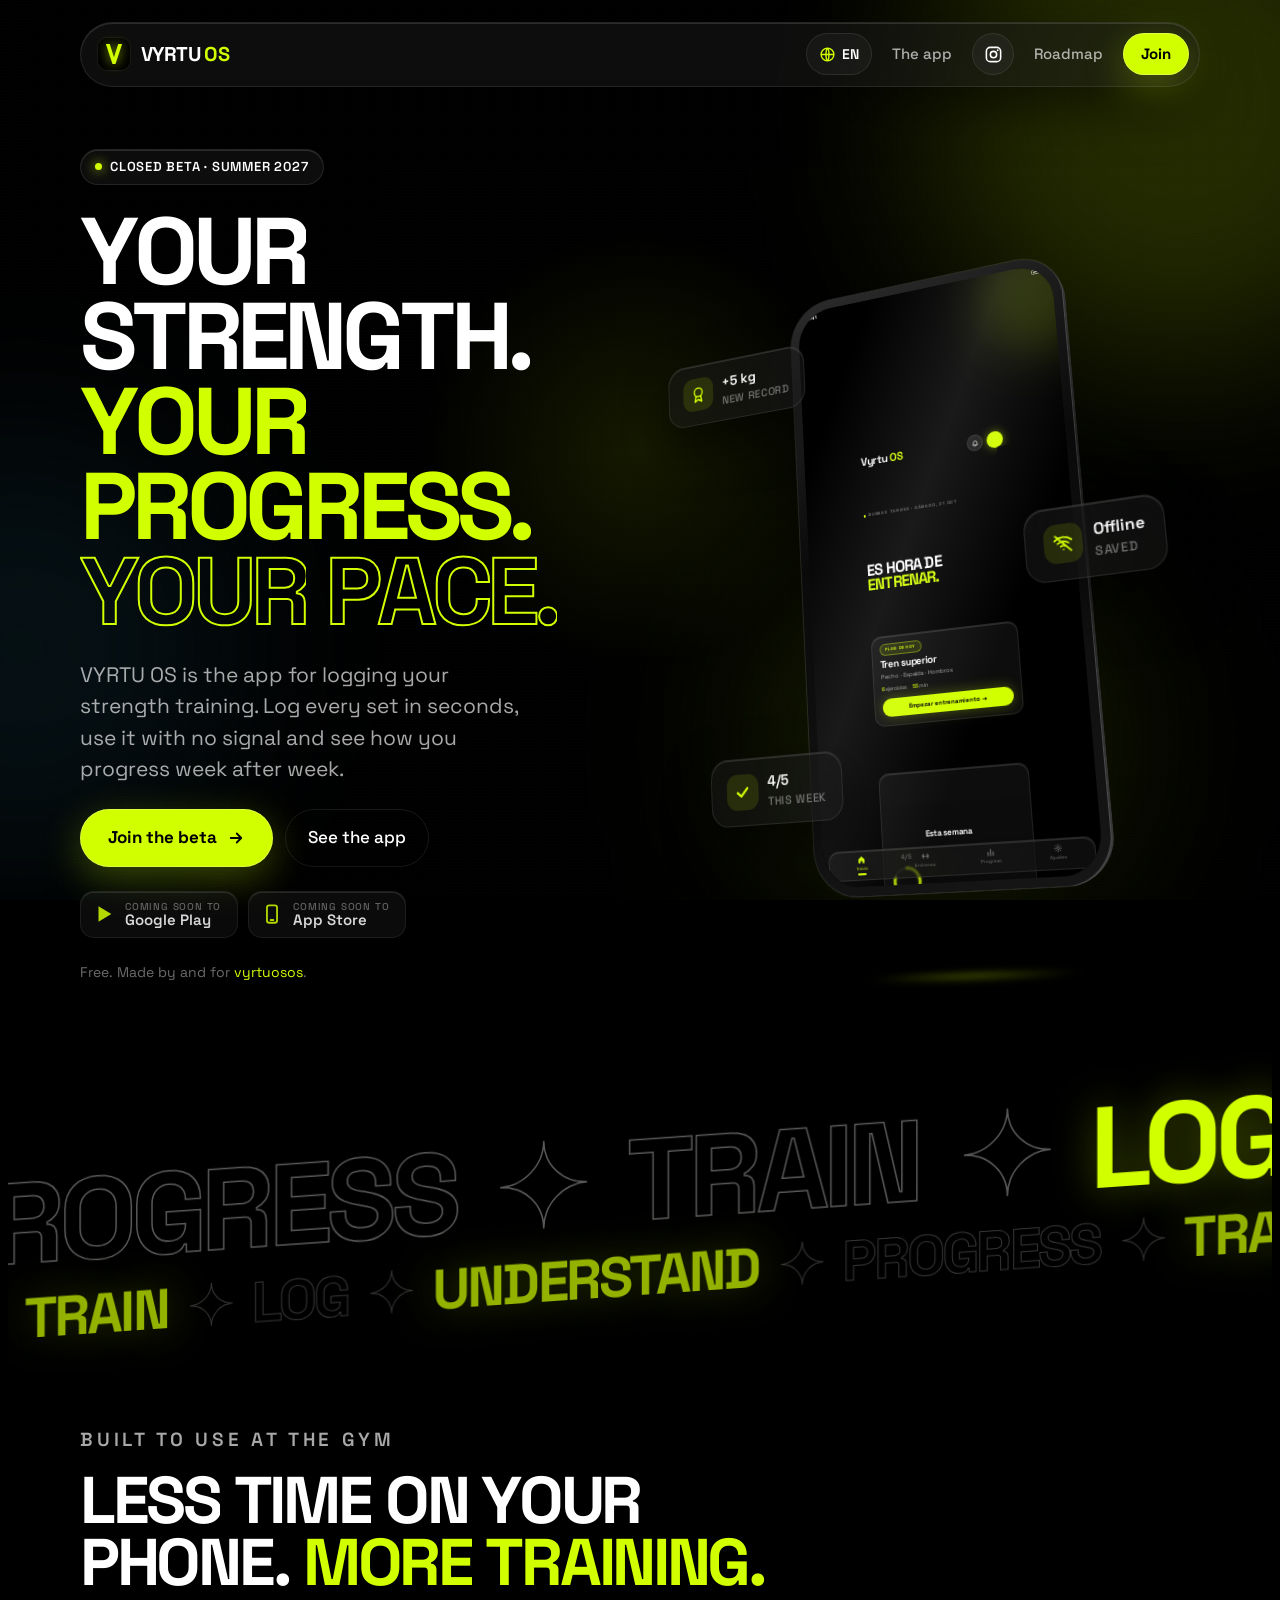
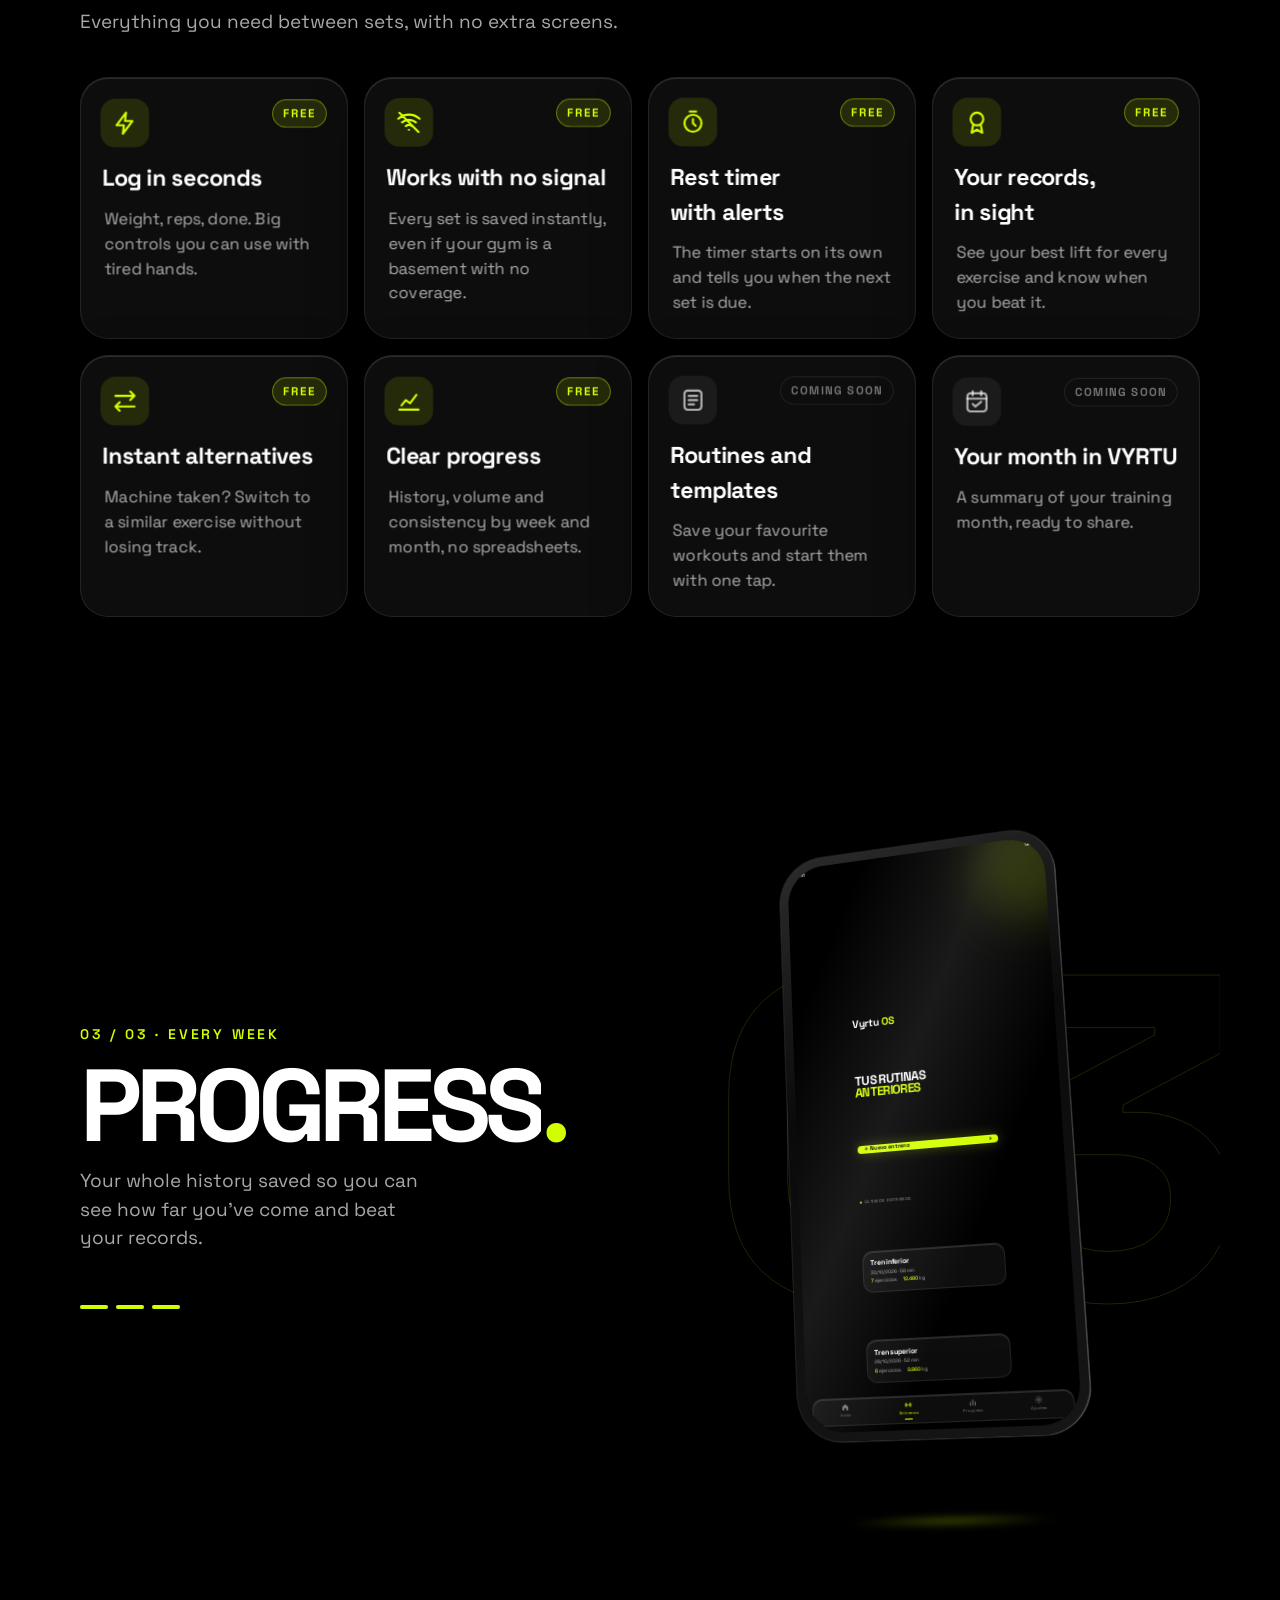
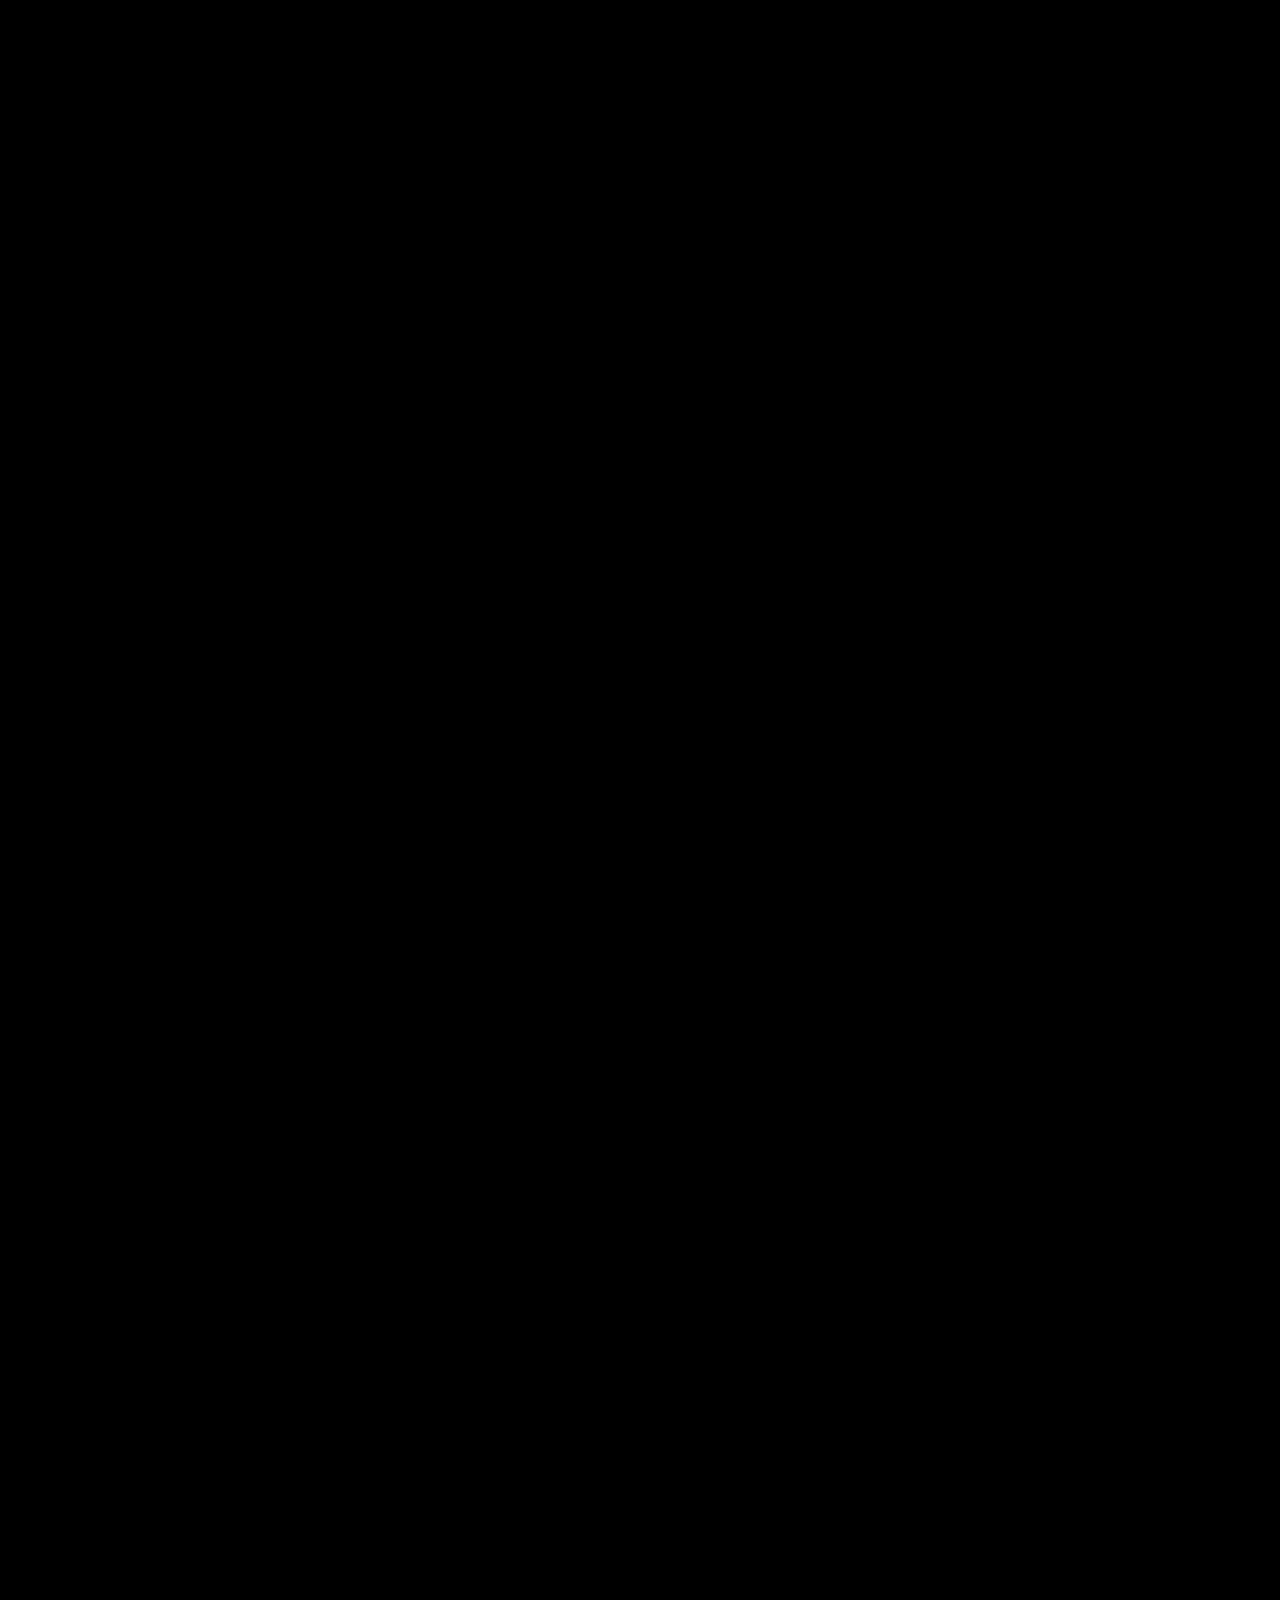
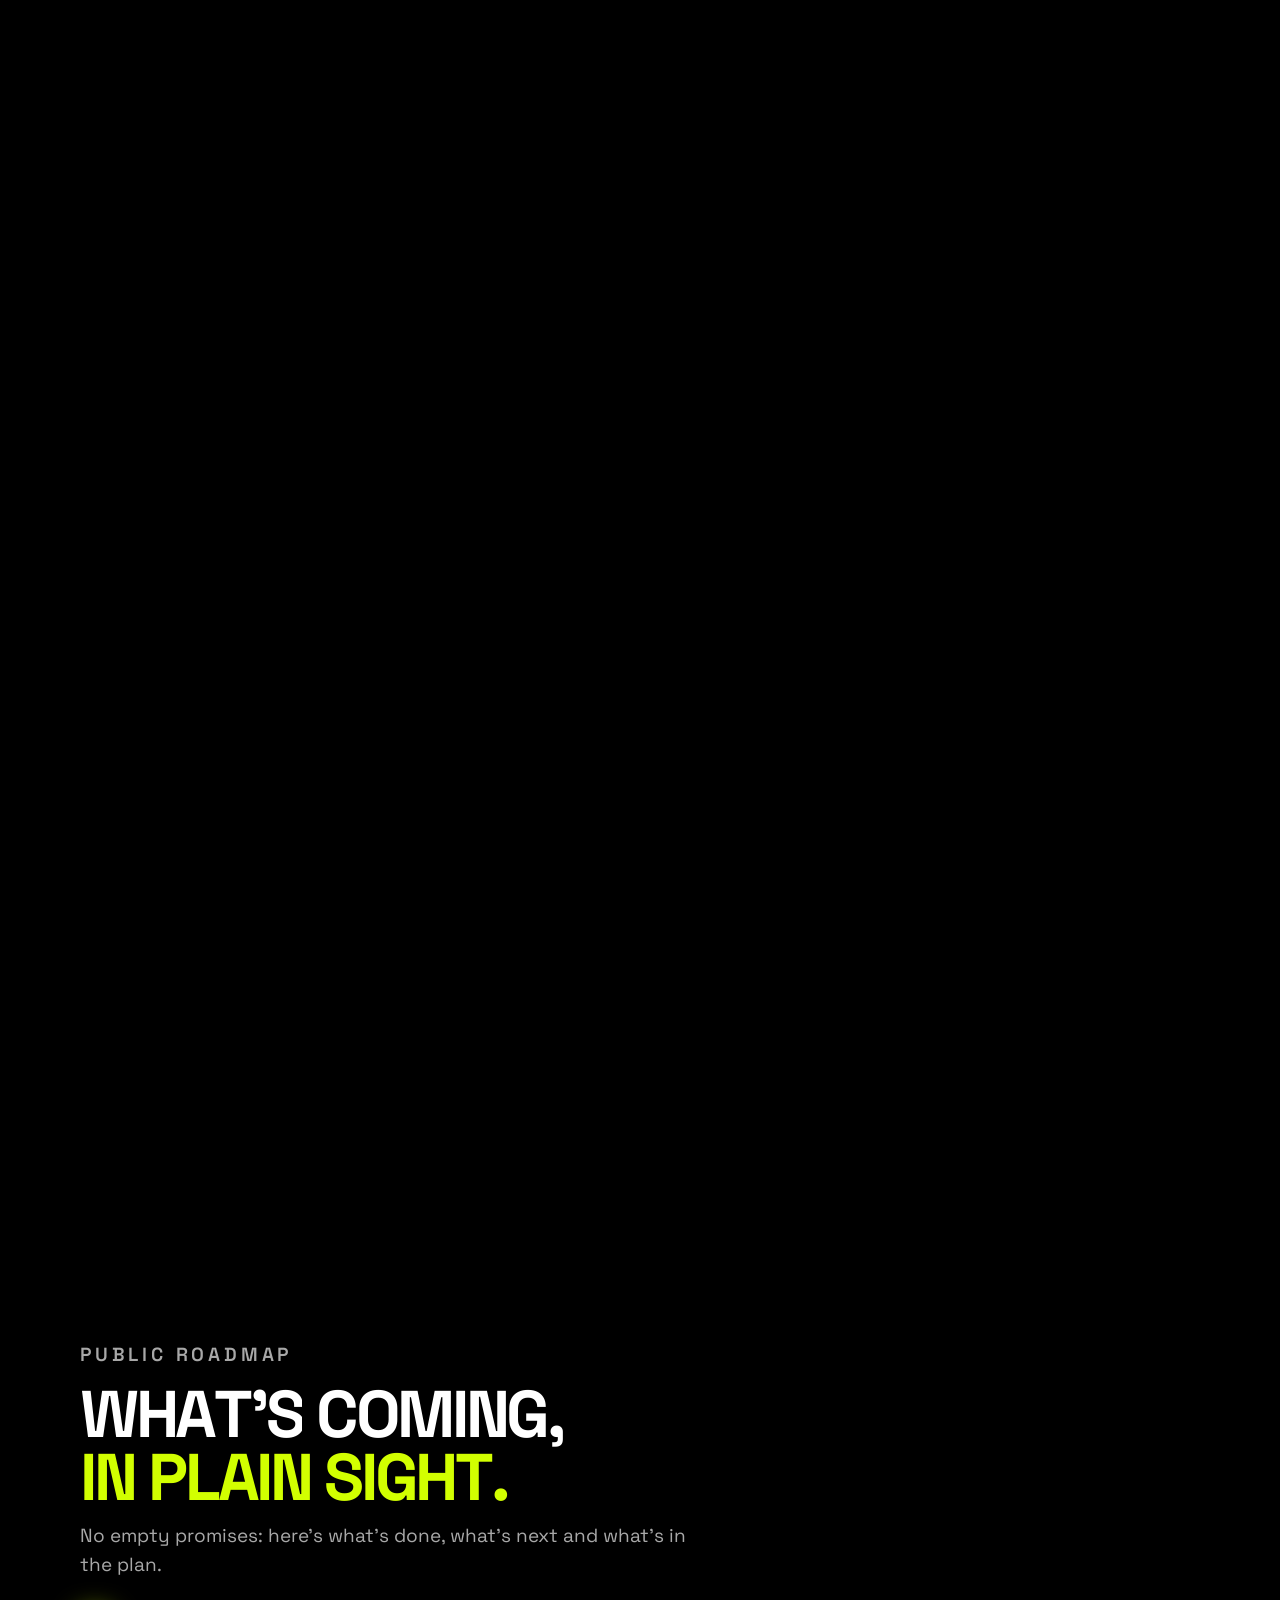
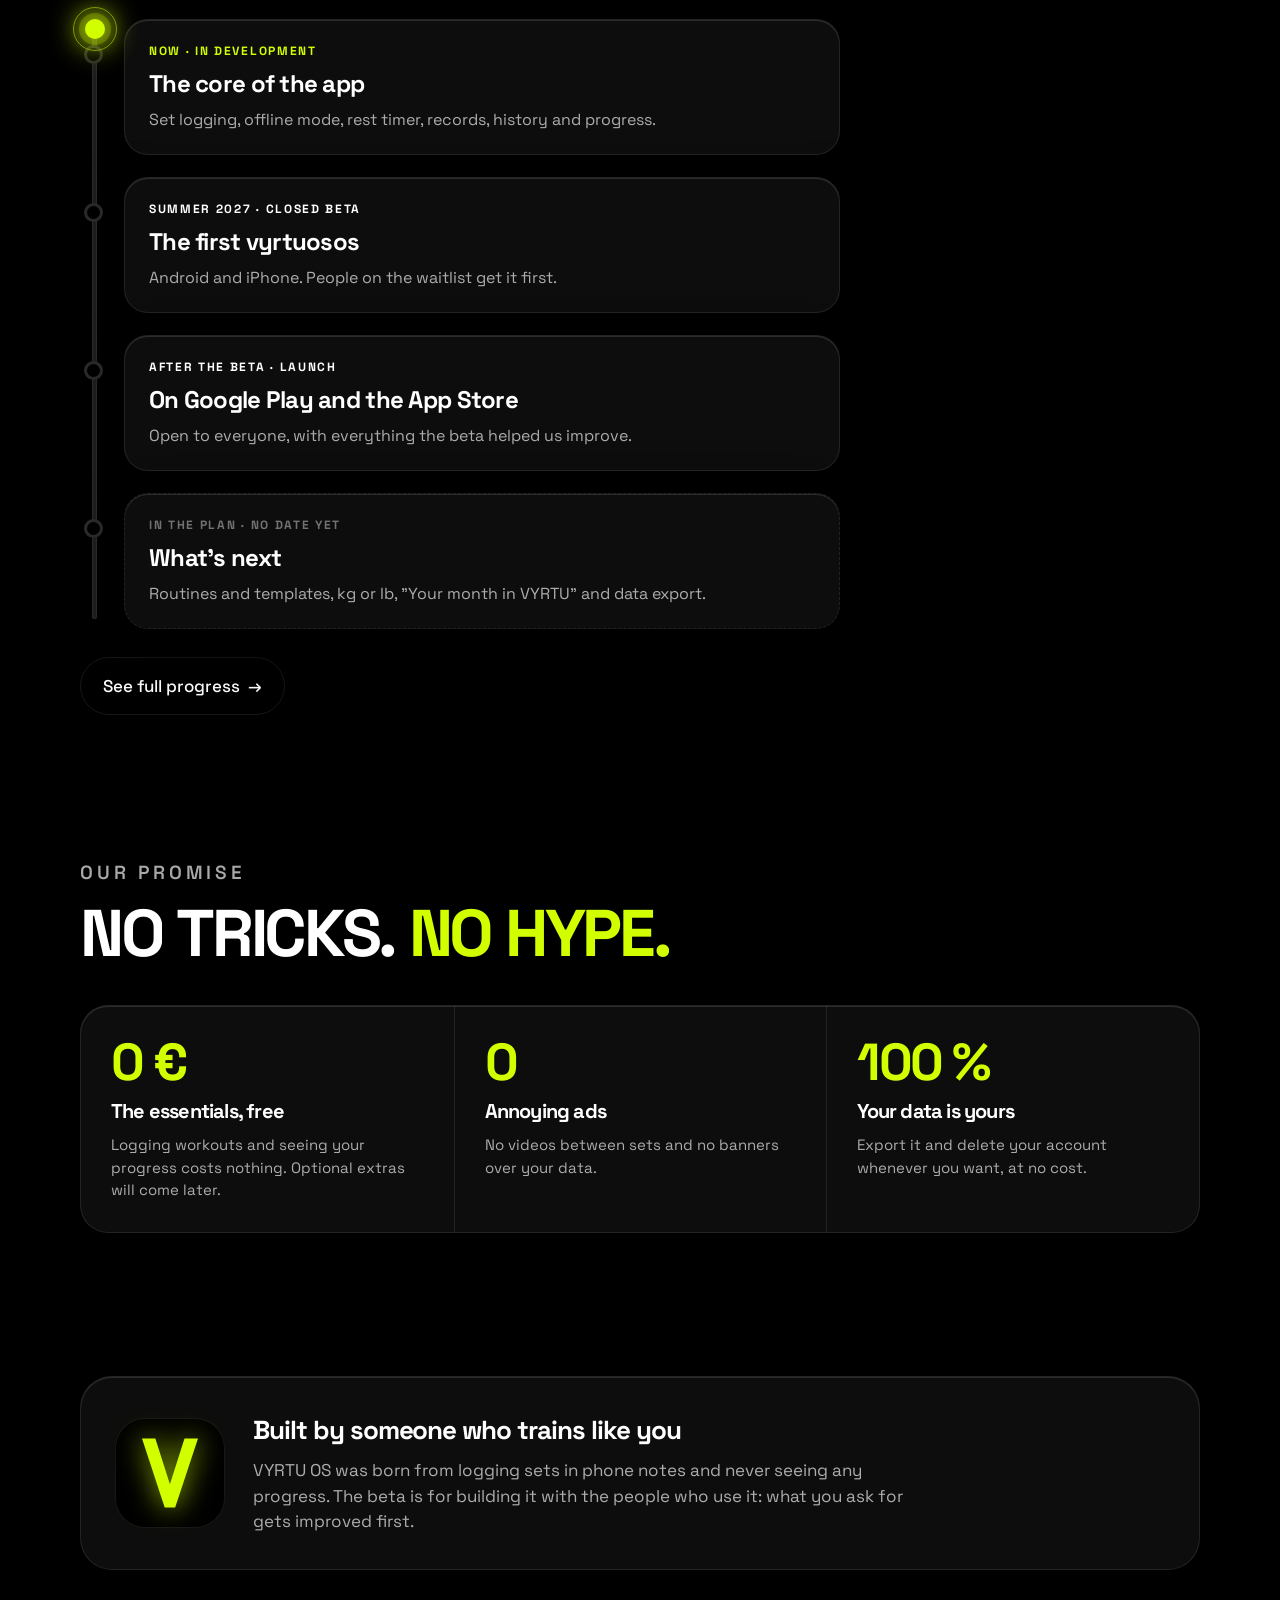
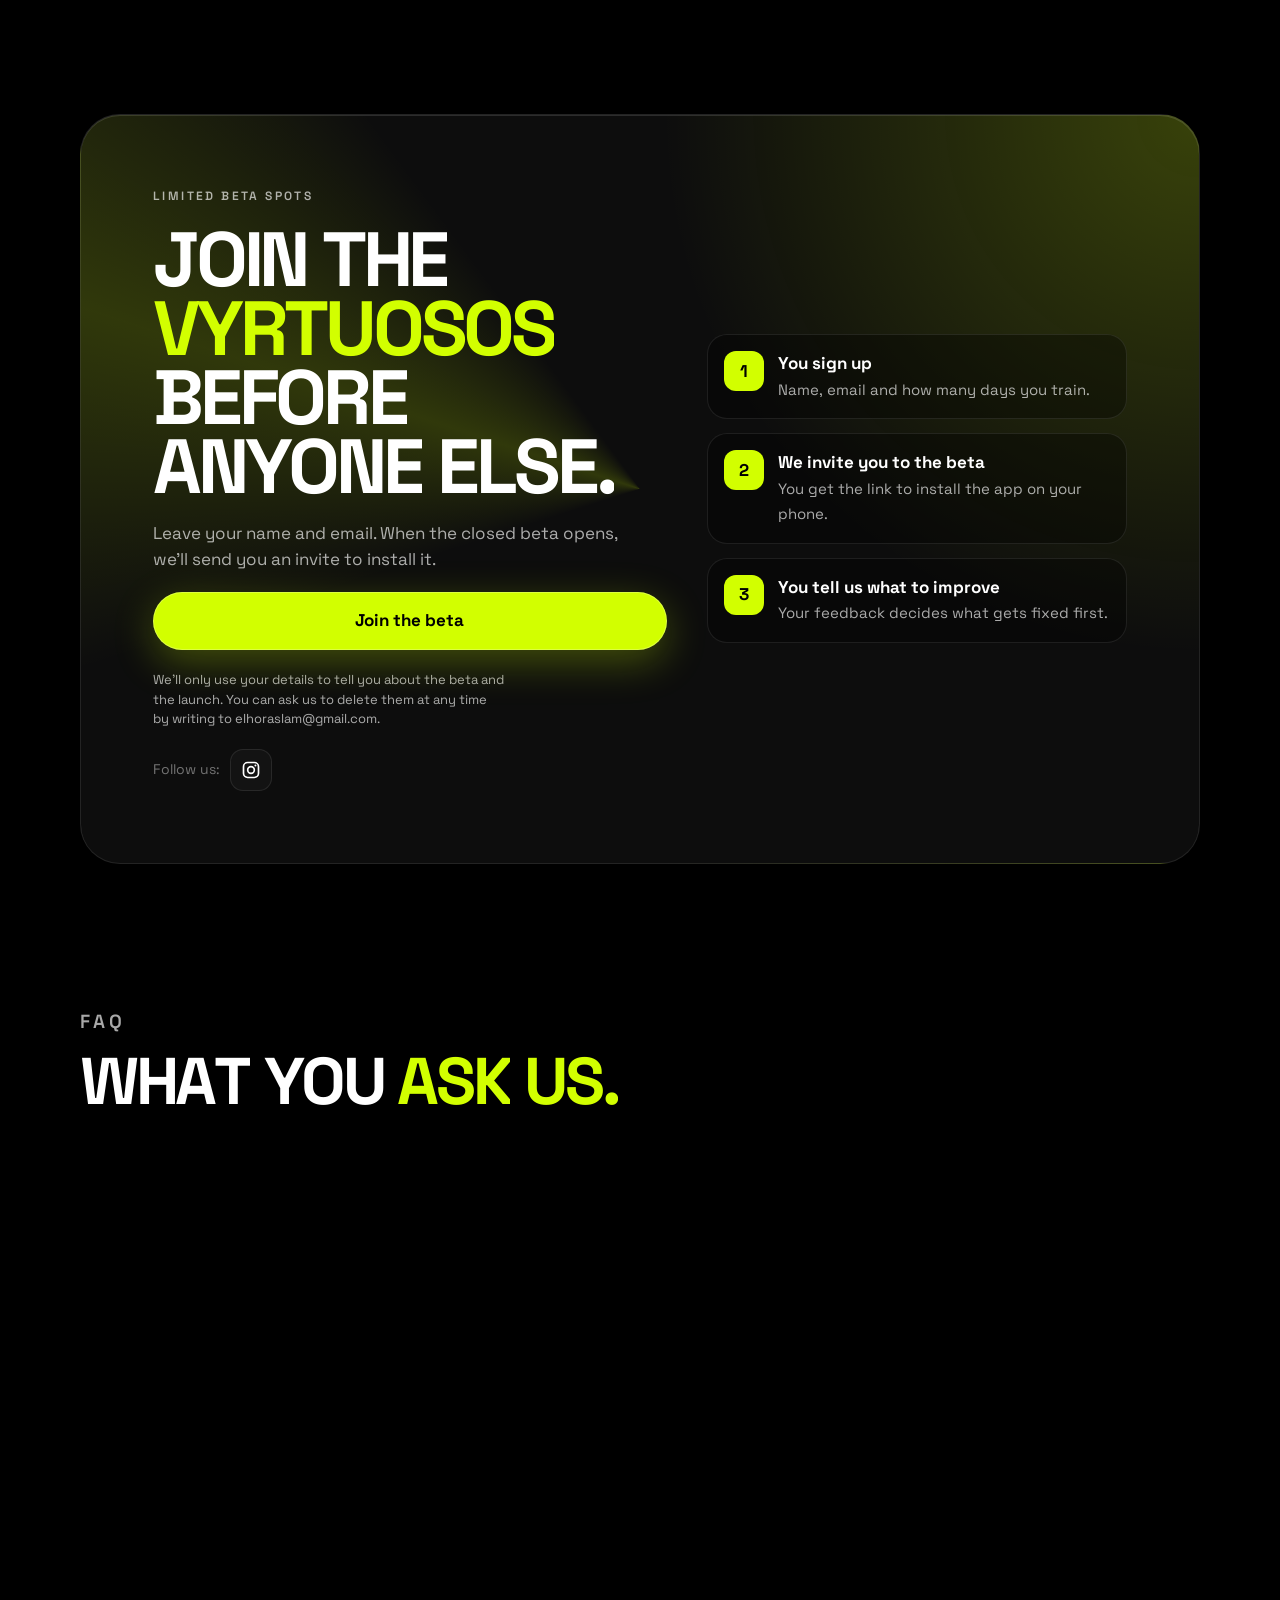
==== index.html @ 0d94b66d "Add files via upload" ====
<!doctype html>
<html lang="es">
<head>
<meta charset="utf-8">
<meta name="viewport" content="width=device-width,initial-scale=1,viewport-fit=cover">
<title>VYRTU OS · Lista de espera</title>
<meta name="description" content="VYRTU OS: registra cada serie en segundos, incluso sin conexión, y mira cómo progresas. Apúntate a la beta.">
<meta name="theme-color" content="#000000">
<meta property="og:title" content="VYRTU OS · Es hora de entrenar.">
<meta property="og:description" content="La app para registrar tus entrenos de fuerza. Apúntate a la beta.">
<meta property="og:type" content="website">
<link rel="icon" href="data:image/svg+xml,%3Csvg xmlns='http://www.w3.org/2000/svg' viewBox='0 0 64 64'%3E%3Crect width='64' height='64' rx='14' fill='%23000'/%3E%3Cpolygon fill='%23D2FF00' points='14,12 24,12 32,38 40,12 50,12 37,52 27,52'/%3E%3C/svg%3E">
<link rel="preconnect" href="https://fonts.googleapis.com">
<link rel="preconnect" href="https://fonts.gstatic.com" crossorigin>
<link rel="stylesheet" href="https://fonts.googleapis.com/css2?family=Space+Grotesk:wght@400;500;600;700&display=swap">
<script>try{if(sessionStorage.getItem('vyrtu-wipe')){document.documentElement.classList.add('arrive');sessionStorage.removeItem('vyrtu-wipe')}}catch(e){}</script>
<link rel="stylesheet" href="styles.css">
<link rel="prefetch" href="progreso.html">
<script src="i18n.js" defer></script>
<script src="script.js" defer></script>
</head>
<body>
<div class="orbs" aria-hidden="true"><div class="orb a"></div><div class="orb b"></div><div class="orb c"></div></div>
<div class="grain" aria-hidden="true"></div>
<div class="spot" id="spot" aria-hidden="true"></div>
<div class="progress" id="progress" aria-hidden="true"></div>

<svg width="0" height="0" style="position:absolute" aria-hidden="true">
  <defs>
    <symbol id="v" viewBox="330 287 365 450"><polygon fill="#D2FF00" points="330,287 417,287 512,585 607,287 695,287 546,737 478,737"/></symbol>
    <symbol id="chk" viewBox="0 0 24 24"><path d="M5 12.5 10 17 19 7" fill="none" stroke="currentColor" stroke-width="3" stroke-linecap="round" stroke-linejoin="round"/></symbol>
    <symbol id="db" viewBox="0 0 24 24"><path d="M6.5 6.5v11M17.5 6.5v11M3.5 9v6M20.5 9v6M6.5 12h11" fill="none" stroke="currentColor" stroke-width="2" stroke-linecap="round"/></symbol>
    <symbol id="home" viewBox="0 0 24 24"><path d="M3 10.5 12 3l9 7.5V20a1 1 0 0 1-1 1h-5v-6H9v6H4a1 1 0 0 1-1-1z" fill="currentColor"/></symbol>
    <symbol id="chart" viewBox="0 0 24 24"><path d="M5 20V12M12 20V5M19 20v-9" fill="none" stroke="currentColor" stroke-width="3" stroke-linecap="round"/></symbol>
    <symbol id="gear" viewBox="0 0 24 24"><circle cx="12" cy="12" r="3.2" fill="none" stroke="currentColor" stroke-width="2"/><path d="M12 2.5v3M12 18.5v3M2.5 12h3M18.5 12h3M5.3 5.3l2.1 2.1M16.6 16.6l2.1 2.1M5.3 18.7l2.1-2.1M16.6 7.4l2.1-2.1" stroke="currentColor" stroke-width="2" stroke-linecap="round"/></symbol>
    <symbol id="bell" viewBox="0 0 24 24"><path d="M6 16V11a6 6 0 0 1 12 0v5l1.5 2h-15zM10 21h4" fill="none" stroke="currentColor" stroke-width="2" stroke-linecap="round" stroke-linejoin="round"/></symbol>
    <symbol id="trophy" viewBox="0 0 24 24"><circle cx="12" cy="9" r="6" fill="none" stroke="currentColor" stroke-width="2"/><path d="M8.5 14 7 22l5-3 5 3-1.5-8" fill="none" stroke="currentColor" stroke-width="2" stroke-linejoin="round"/></symbol>
    <symbol id="wifi" viewBox="0 0 24 24"><path d="M2 8.5a15 15 0 0 1 20 0M5.5 12a10 10 0 0 1 13 0M9 15.5a5 5 0 0 1 6 0M12 19h.01M3 3l18 18" fill="none" stroke="currentColor" stroke-width="2" stroke-linecap="round"/></symbol>
    <symbol id="ig" viewBox="0 0 24 24"><rect x="3" y="3" width="18" height="18" rx="5" fill="none" stroke="currentColor" stroke-width="2"/><circle cx="12" cy="12" r="4" fill="none" stroke="currentColor" stroke-width="2"/><circle cx="17.3" cy="6.7" r="1.2" fill="currentColor"/></symbol>
    <symbol id="tt" viewBox="0 0 24 24"><path d="M14 3v11.5a3.5 3.5 0 1 1-3.5-3.5M14 3c.5 2.6 2.4 4.4 5 4.6" fill="none" stroke="currentColor" stroke-width="2" stroke-linecap="round" stroke-linejoin="round"/></symbol>
  </defs>
</svg>

<!-- Trasera del móvil, se reutiliza en los dos teléfonos -->
<template id="backTpl">
  <div class="face back" aria-hidden="true">
    <div class="cam"><i></i><i></i><i></i></div>
    <svg class="back-logo" viewBox="330 287 365 450"><use href="#v"/></svg>
    <div class="back-name">VYRTU OS</div>
  </div>
</template>

<div class="page">
<header class="top">
  <div class="wrap">
    <div class="bar glass">
      <a class="brand" href="#inicio" aria-label="VYRTU OS, inicio">
        <span class="vmark"><svg aria-hidden="true"><use href="#v"/></svg></span>
        <span>VYRTU <span class="lima">OS</span></span>
      </a>
      <nav class="nav-r" aria-label="Secciones">
        <div class="lang" id="lang">
          <button class="lang-btn" id="langBtn" aria-haspopup="true" aria-expanded="false" aria-label="Idioma / Language">
            <svg viewBox="0 0 24 24" aria-hidden="true"><circle cx="12" cy="12" r="9" fill="none" stroke="currentColor" stroke-width="2"/><path d="M3 12h18M12 3c2.8 3 2.8 15 0 18M12 3c-2.8 3-2.8 15 0 18" fill="none" stroke="currentColor" stroke-width="2"/></svg>
            <span id="langCur">ES</span>
          </button>
          <ul class="lang-menu glass" id="langMenu" hidden>
            <li><button data-lang="es">Español</button></li>
            <li><button data-lang="en">English</button></li>
            <li><button data-lang="pt">Português</button></li>
            <li><button data-lang="it">Italiano</button></li>
          </ul>
        </div>
        <a data-i18n="nav.app" class="navlink" href="#app">La app</a>
        <a class="navico" data-ig href="https://www.instagram.com/vyrtu_os/" target="_blank" rel="noopener" aria-label="Instagram de VYRTU"><svg aria-hidden="true"><use href="#ig"/></svg></a>
        <a data-i18n="nav.road" class="navlink" href="progreso.html">Hoja de ruta</a>
        <a data-i18n="nav.join" class="btn sm" href="#apuntarse">Apuntarme</a>
      </nav>
    </div>
  </div>
</header>

<main id="inicio">
  <!-- HERO -->
  <div class="wrap hero">
    <div class="hero-copy" id="heroCopy">
      <span class="pill glass"><span class="dot"></span><span data-i18n="hero.pill" data-fx="scramble" data-delay="200">BETA CERRADA · VERANO 2027</span></span>
      <h1><span data-i18n="hero.l1" data-fx="rise" style="--d:150ms">Tu fuerza.</span><br><span data-i18n="hero.l2" data-fx="rise" class="lima" style="--d:400ms">Tu progreso.</span><br><span data-i18n="hero.l3" data-fx="rise" class="outline" style="--d:650ms">Tu ritmo.</span></h1>
      <p data-i18n="hero.lead" class="lead" data-fx="fade" style="--d:850ms">VYRTU OS es la app para registrar tus entrenos de fuerza. Apuntas cada serie en segundos, funciona sin cobertura y te enseña cómo progresas semana a semana.</p>
      <div class="ctas" data-fx="fade" style="--d:1000ms">
        <a class="btn" href="#apuntarse"><span data-i18n="cta">Apuntarme a la beta</span>
          <svg width="18" height="18" viewBox="0 0 24 24" fill="none" stroke="currentColor" stroke-width="2.4" stroke-linecap="round" stroke-linejoin="round" aria-hidden="true"><path d="M5 12h14M13 6l6 6-6 6"/></svg></a>
        <a data-i18n="hero.see" class="btn-ghost" href="#app">Ver la app</a>
      </div>
      <div class="stores" data-fx="fade" style="--d:1100ms">
        <span class="store glass" aria-disabled="true"><svg viewBox="0 0 24 24" aria-hidden="true"><path d="M6 3.5v17l14-8.5z" fill="currentColor"/></svg><span><small data-i18n="store.soon">Próximamente en</small>Google Play</span></span>
        <span class="store glass" aria-disabled="true"><svg viewBox="0 0 24 24" aria-hidden="true"><rect x="6.5" y="2.5" width="11" height="19" rx="2.5" fill="none" stroke="currentColor" stroke-width="2"/><path d="M10.5 18.5h3" stroke="currentColor" stroke-width="2" stroke-linecap="round"/></svg><span><small data-i18n="store.soon">Próximamente en</small>App Store</span></span>
      </div>
      <p data-i18n="hero.small" class="small" data-fx="fade" style="--d:1200ms">Gratis. Hecho por y para <span class="lima">vyrtuosos</span>.</p>
    </div>

    <div class="stage3d" data-fx="fade" style="--d:250ms">
      <div class="rig" id="heroRig">
        <div class="dev" data-back role="img" aria-label="Pantalla de inicio de VYRTU OS con el plan de hoy y el progreso de la semana">
          <div class="face front">
            <div class="scr" aria-hidden="true">
              <div class="island"></div>
              <div class="sb"><span>9:41</span><i></i></div>
              <div class="a-head">
                <span class="a-logo">Vyrtu <span class="lima">OS</span></span>
                <span class="a-icons"><span class="a-ic"><svg><use href="#bell"/></svg></span><span class="a-ic av">A</span></span>
              </div>
              <div class="a-eye">Buenas tardes · sábado, 31 oct</div>
              <div class="a-h">Es hora de<br><span class="lima">entrenar.</span></div>
              <div class="a-card glass">
                <span class="a-chip">PLAN DE HOY</span>
                <span class="a-t">Tren superior</span>
                <span class="a-sub">Pecho · Espalda · Hombros</span>
                <span class="a-meta"><span><b>6</b> ejercicios</span><span><b>55</b> min</span></span>
                <span class="a-btn">Empezar entrenamiento →</span>
              </div>
              <div class="a-card glass a-week">
                <div class="ring"><svg viewBox="0 0 100 100"><circle class="t" cx="50" cy="50" r="42"/><circle class="p" data-ring="0.8" cx="50" cy="50" r="42"/></svg><span class="num">4/5</span></div>
                <div><span class="a-t" style="font-size:5.4cqw">Esta semana</span><br><span class="a-sub" style="font-size:3.4cqw">Te queda 1 sesión para tu objetivo.</span></div>
                <div class="days">
                  <span><i></i>L</span><span class="on"><i><svg><use href="#chk"/></svg></i>M</span><span class="on"><i><svg><use href="#chk"/></svg></i>X</span><span><i></i>J</span><span class="on"><i><svg><use href="#chk"/></svg></i>V</span><span class="on"><i><svg><use href="#chk"/></svg></i>S</span><span><i></i>D</span>
                </div>
              </div>
              <div class="a-nav glass">
                <span class="on"><svg><use href="#home"/></svg>Inicio</span><span><svg><use href="#db"/></svg>Entrenos</span><span><svg><use href="#chart"/></svg>Progreso</span><span><svg><use href="#gear"/></svg>Ajustes</span>
              </div>
              <div class="glare"></div>
            </div>
          </div>
        </div>
        <div class="chip3d glass c1" aria-hidden="true"><span class="ico"><svg><use href="#trophy"/></svg></span><span data-i18n="chip1">+5 kg<small>NUEVO RÉCORD</small></span></div>
        <div class="chip3d glass c2" aria-hidden="true"><span class="ico"><svg><use href="#wifi"/></svg></span><span data-i18n="chip2">Sin conexión<small>GUARDADO</small></span></div>
        <div class="chip3d glass c3" aria-hidden="true"><span class="ico"><svg><use href="#chk"/></svg></span><span data-i18n="chip3">4/5<small>ESTA SEMANA</small></span></div>
        <div class="floor" aria-hidden="true"></div>
      </div>
    </div>
  </div>

  <!-- FRANJA -->
  <div class="marq" aria-hidden="true">
    <div class="mrow a" id="m1"></div>
    <div class="mrow b" id="m2"></div>
  </div>

  <!-- QUÉ HACE -->
  <section id="app">
    <div class="wrap">
      <div class="sec-head">
        <p data-i18n="feat.eye" class="eyebrow">Hecha para usarla en el gimnasio</p>
        <h2 data-i18n="feat.h" data-fx="rise" data-io>Menos tiempo con el móvil. <span class="lima">Más entreno.</span></h2>
        <p data-i18n="feat.p" data-fx="fade" data-io style="--d:200ms">Todo lo que necesitas entre serie y serie, sin pantallas de más.</p>
      </div>
      <div class="feats">
        <article class="feat glass" data-fx="flip" data-io><div class="feat-in"><span data-i18n="badge.free" class="badge">GRATIS</span>
          <span class="ic"><svg viewBox="0 0 24 24" fill="none" stroke="currentColor" stroke-width="2" stroke-linecap="round" stroke-linejoin="round" aria-hidden="true"><path d="M13 2 4 14h7l-1 8 9-12h-7z"/></svg></span>
          <h3 data-i18n="f1h">Registro en segundos</h3>
          <p data-i18n="f1p">Peso, repeticiones y listo. Controles grandes para usarla con las manos cansadas.</p>
        </div></article>
        <article class="feat glass" data-fx="flip" data-io style="--d:90ms"><div class="feat-in"><span data-i18n="badge.free" class="badge">GRATIS</span>
          <span class="ic"><svg aria-hidden="true"><use href="#wifi"/></svg></span>
          <h3 data-i18n="f2h">Funciona sin cobertura</h3>
          <p data-i18n="f2p">Guarda cada serie al momento, aunque el gimnasio sea un sótano sin señal.</p>
        </div></article>
        <article class="feat glass" data-fx="flip" data-io style="--d:180ms"><div class="feat-in"><span data-i18n="badge.free" class="badge">GRATIS</span>
          <span class="ic"><svg viewBox="0 0 24 24" fill="none" stroke="currentColor" stroke-width="2" stroke-linecap="round" stroke-linejoin="round" aria-hidden="true"><circle cx="12" cy="13" r="8"/><path d="M12 9v4l2.5 2.5M9 2h6"/></svg></span>
          <h3 data-i18n="f3h">Descansos con aviso</h3>
          <p data-i18n="f3p">El temporizador arranca solo y te avisa cuando toca la siguiente serie.</p>
        </div></article>
        <article class="feat glass" data-fx="flip" data-io><div class="feat-in"><span data-i18n="badge.free" class="badge">GRATIS</span>
          <span class="ic"><svg aria-hidden="true"><use href="#trophy"/></svg></span>
          <h3 data-i18n="f4h">Tus récords, a la vista</h3>
          <p data-i18n="f4p">Ves tu mejor marca de cada ejercicio y te enteras cuando la superas.</p>
        </div></article>
        <article class="feat glass" data-fx="flip" data-io style="--d:90ms"><div class="feat-in"><span data-i18n="badge.free" class="badge">GRATIS</span>
          <span class="ic"><svg viewBox="0 0 24 24" fill="none" stroke="currentColor" stroke-width="2" stroke-linecap="round" stroke-linejoin="round" aria-hidden="true"><path d="M17 3l4 4-4 4M3 7h18M7 21l-4-4 4-4M21 17H3"/></svg></span>
          <h3 data-i18n="f5h">Alternativas al momento</h3>
          <p data-i18n="f5p">¿Máquina ocupada? Cambia a un ejercicio parecido sin perder el hilo.</p>
        </div></article>
        <article class="feat glass" data-fx="flip" data-io style="--d:180ms"><div class="feat-in"><span data-i18n="badge.free" class="badge">GRATIS</span>
          <span class="ic"><svg viewBox="0 0 24 24" fill="none" stroke="currentColor" stroke-width="2" stroke-linecap="round" stroke-linejoin="round" aria-hidden="true"><path d="M3 20h18M5 16l4-5 4 3 6-8"/></svg></span>
          <h3 data-i18n="f6h">Progreso claro</h3>
          <p data-i18n="f6p">Historial, volumen y constancia por semana y por mes, sin hojas de cálculo.</p>
        </div></article>
        <article class="feat glass soon" data-fx="flip" data-io style="--d:90ms"><div class="feat-in"><span data-i18n="badge.soon" class="badge soon">PRÓXIMAMENTE</span>
          <span class="ic"><svg viewBox="0 0 24 24" fill="none" stroke="currentColor" stroke-width="2" stroke-linecap="round" stroke-linejoin="round" aria-hidden="true"><rect x="4" y="3" width="16" height="18" rx="3"/><path d="M8 8h8M8 12h8M8 16h5"/></svg></span>
          <h3 data-i18n="f7h">Rutinas y plantillas</h3>
          <p data-i18n="f7p">Guarda tus entrenos favoritos y empiézalos con un toque.</p>
        </div></article>
        <article class="feat glass soon" data-fx="flip" data-io style="--d:180ms"><div class="feat-in"><span data-i18n="badge.soon" class="badge soon">PRÓXIMAMENTE</span>
          <span class="ic"><svg viewBox="0 0 24 24" fill="none" stroke="currentColor" stroke-width="2" stroke-linecap="round" stroke-linejoin="round" aria-hidden="true"><rect x="3" y="4" width="18" height="17" rx="3"/><path d="M3 9h18M8 2v4M16 2v4M8 14l2.5 2.5L16 12"/></svg></span>
          <h3 data-i18n="f8h">Tu mes en VYRTU</h3>
          <p data-i18n="f8p">Un resumen de tu mes de entreno listo para compartir en redes.</p>
        </div></article>
      </div>
    </div>
  </section>

  <!-- HISTORIA FIJA EN 3D -->
  <section class="story3d" id="story" aria-label="Cómo funciona VYRTU OS">
    <div class="pin wrap">
      <div class="steps-txt">
        <div class="step on" data-step="0">
          <span data-i18n="s1k" class="k">01 / 03 · EN EL GIMNASIO</span>
          <h3 data-i18n="s1h" data-fx="rise">Registra<span class="lima">.</span></h3>
          <p data-i18n="s1p">Cada serie en segundos, con el tiempo, las series hechas y el volumen en directo.</p>
        </div>
        <div class="step" data-step="1">
          <span data-i18n="s2k" class="k">02 / 03 · AL TERMINAR</span>
          <h3 data-i18n="s2h" data-fx="rise">Entiende<span class="lima">.</span></h3>
          <p data-i18n="s2p">Constancia, volumen y qué músculos trabajas más, de un vistazo.</p>
        </div>
        <div class="step" data-step="2">
          <span data-i18n="s3k" class="k">03 / 03 · CADA SEMANA</span>
          <h3 data-i18n="s3h" data-fx="rise">Progresa<span class="lima">.</span></h3>
          <p data-i18n="s3p">Todo tu historial guardado para ver de dónde vienes y batir tus marcas.</p>
        </div>
        <div class="dots" style="position:absolute;bottom:0;left:0" aria-hidden="true"><i><b></b></i><i><b></b></i><i><b></b></i></div>
      </div>
      <div class="stage3d">
        <span class="bignum" id="bignum" aria-hidden="true">01</span>
        <div class="rig" id="storyRig">
          <div class="dev" data-back role="img" aria-label="Pantallas de VYRTU OS: entreno en vivo, progreso e historial">
            <div class="face front">
              <div class="screens" aria-hidden="true">
                <!-- Entreno en vivo -->
                <div class="scr on" style="padding-bottom:6cqw">
                  <div class="island"></div>
                  <div class="sb"><span>9:41</span><i></i></div>
                  <div class="a-head"><span class="a-logo">VYRTU <span class="lima">OS</span></span><span class="live">EN VIVO</span></div>
                  <div class="a-h" style="font-size:9.6cqw">Tren superior</div>
                  <div class="a-eye" style="letter-spacing:.1em">32 min · 3 ejercicios</div>
                  <div class="a-card glass w-stats">
                    <div class="ring w-ring"><svg viewBox="0 0 100 100"><circle class="t" cx="50" cy="50" r="42"/><circle class="p" data-ring="0.55" cx="50" cy="50" r="42"/></svg><span class="num"><span id="liveClock">32:14</span><small>TIEMPO</small></span></div>
                    <div class="kv"><span><b class="num">9</b><small>SERIES HECHAS</small></span><span><b class="num">4.820 kg</b><small>VOLUMEN TOTAL</small></span></div>
                  </div>
                  <div class="a-card glass">
                    <div class="ex"><span class="ex-ic"><svg><use href="#db"/></svg></span><div><div class="ex-n">Press banca</div><div class="a-sub" style="font-size:3.2cqw">pecho · tríceps · hombro</div></div></div>
                    <div class="sets">
                      <div class="srow h"><span>SET</span><span>REPS</span><span>KG</span><span>✓</span></div>
                      <div class="srow d"><span class="lima">1</span><span class="v">8</span><span class="v">80</span><span class="c"><svg><use href="#chk"/></svg></span></div>
                      <div class="srow d"><span class="lima">2</span><span class="v">8</span><span class="v">80</span><span class="c"><svg><use href="#chk"/></svg></span></div>
                      <div class="srow act"><span>3</span><span class="v">6</span><span class="v">85</span><span class="c"></span></div>
                    </div>
                  </div>
                  <div class="glare"></div>
                </div>
                <!-- Progreso -->
                <div class="scr">
                  <div class="island"></div>
                  <div class="sb"><span>9:41</span><i></i></div>
                  <div><div class="a-logo" style="font-size:8.6cqw">Progreso</div><div class="a-sub" style="font-size:3.6cqw">Tu esfuerzo, en datos.</div></div>
                  <div class="tabs"><span class="on">Resumen</span><span>Semanal</span><span>Mensual</span></div>
                  <div class="a-card glass w-stats">
                    <div class="ring" style="width:24cqw;height:24cqw"><svg viewBox="0 0 100 100"><circle class="t" cx="50" cy="50" r="42"/><circle class="p" data-ring="0.8" cx="50" cy="50" r="42"/></svg><span class="num" style="font-size:5.2cqw">80 %</span></div>
                    <div><span class="a-t" style="font-size:5cqw">Casi lo tienes</span><br><span class="a-sub" style="font-size:3.3cqw">4 de 5 sesiones esta semana.</span></div>
                  </div>
                  <div class="grid2">
                    <div class="mini glass"><small>Entrenos</small><b class="num">18</b><em>este mes</em></div>
                    <div class="mini glass"><small>Volumen</small><b class="num">86.420 kg</b><em>+6 % vs. mes ant.</em></div>
                    <div class="mini glass"><small>Tiempo activo</small><b class="num">15 h 40</b><em>este mes</em></div>
                    <div class="mini glass"><small>Racha</small><b class="num">5 días</b><em>sigue así</em></div>
                  </div>
                  <div class="a-card glass areas">
                    <span class="a-eye" style="letter-spacing:.14em">Áreas de enfoque</span>
                    <div class="area"><span>Pecho</span><span class="bar-t"><i style="width:32%"></i></span><span>32 %</span></div>
                    <div class="area"><span>Espalda</span><span class="bar-t"><i style="width:28%"></i></span><span>28 %</span></div>
                    <div class="area"><span>Piernas</span><span class="bar-t"><i style="width:26%"></i></span><span>26 %</span></div>
                  </div>
                  <div class="a-nav glass">
                    <span><svg><use href="#home"/></svg>Inicio</span><span><svg><use href="#db"/></svg>Entrenos</span><span class="on"><svg><use href="#chart"/></svg>Progreso</span><span><svg><use href="#gear"/></svg>Ajustes</span>
                  </div>
                  <div class="glare"></div>
                </div>
                <!-- Historial -->
                <div class="scr">
                  <div class="island"></div>
                  <div class="sb"><span>9:41</span><i></i></div>
                  <span class="a-logo">Vyrtu <span class="lima">OS</span></span>
                  <div class="a-h" style="font-size:9cqw">Tus rutinas<br><span class="lima">anteriores</span></div>
                  <span class="a-btn" style="border-radius:5cqw;justify-content:space-between;padding:0 4cqw">＋ Nuevo entreno <span>›</span></span>
                  <div class="a-eye" style="letter-spacing:.14em">Últimos entrenos</div>
                  <div class="a-card glass" style="gap:1.4cqw"><span class="a-t" style="font-size:5cqw">Tren inferior</span><span class="a-sub" style="font-size:3.3cqw">30/10/2026 · 58 min</span><span class="a-meta"><span><b>7</b> ejercicios</span><span><b>12.480</b> kg</span></span></div>
                  <div class="a-card glass" style="gap:1.4cqw"><span class="a-t" style="font-size:5cqw">Tren superior</span><span class="a-sub" style="font-size:3.3cqw">28/10/2026 · 52 min</span><span class="a-meta"><span><b>6</b> ejercicios</span><span><b>9.860</b> kg</span></span></div>
                  <div class="a-card glass" style="gap:1.4cqw"><span class="a-t" style="font-size:5cqw">Full body</span><span class="a-sub" style="font-size:3.3cqw">26/10/2026 · 47 min</span><span class="a-meta"><span><b>5</b> ejercicios</span><span><b>8.120</b> kg</span></span></div>
                  <div class="a-nav glass">
                    <span><svg><use href="#home"/></svg>Inicio</span><span class="on"><svg><use href="#db"/></svg>Entrenos</span><span><svg><use href="#chart"/></svg>Progreso</span><span><svg><use href="#gear"/></svg>Ajustes</span>
                  </div>
                  <div class="glare"></div>
                </div>
              </div>
            </div>
          </div>
          <div class="floor" aria-hidden="true"></div>
        </div>
      </div>
    </div>
  </section>

  <!-- HOJA DE RUTA -->
  <section id="roadmap">
    <div class="wrap">
      <div class="sec-head">
        <p data-i18n="road.eye" class="eyebrow">Hoja de ruta pública</p>
        <h2 data-i18n="road.h" data-fx="rise" data-io>Lo que viene, <span class="lima">a la vista.</span></h2>
        <p data-i18n="road.p" data-fx="fade" data-io style="--d:200ms">Sin promesas en el aire: esto es lo que hay, lo que llega y lo que está en el plan.</p>
      </div>
      <ol class="road" id="road">
        <li class="road-line" aria-hidden="true"><b id="roadFill"></b></li>
        <li class="hito now">
          <span class="hdot" aria-hidden="true"></span>
          <div class="hcard glass" data-fx="flip" data-io>
            <span data-i18n="r1w" class="hwhen">Ahora · En desarrollo</span>
            <h3 data-i18n="r1h">La base de la app</h3>
            <p data-i18n="r1p">Registro de series, funciona sin conexión, descansos, récords, historial y progreso.</p>
          </div>
        </li>
        <li class="hito next">
          <span class="hdot" aria-hidden="true"></span>
          <div class="hcard glass" data-fx="flip" data-io>
            <span data-i18n="r2w" class="hwhen">Verano 2027 · Beta cerrada</span>
            <h3 data-i18n="r2h">Los primeros vyrtuosos</h3>
            <p data-i18n="r2p">Android y iPhone. La reciben primero los que estén en la lista de espera.</p>
          </div>
        </li>
        <li class="hito next">
          <span class="hdot" aria-hidden="true"></span>
          <div class="hcard glass" data-fx="flip" data-io>
            <span data-i18n="r3w" class="hwhen">Después de la beta · Lanzamiento</span>
            <h3 data-i18n="r3h">En Google Play y App Store</h3>
            <p data-i18n="r3p">Abierta para todo el mundo, con lo que hayamos mejorado gracias a la beta.</p>
          </div>
        </li>
        <li class="hito plan">
          <span class="hdot" aria-hidden="true"></span>
          <div class="hcard glass" data-fx="flip" data-io>
            <span data-i18n="r4w" class="hwhen">En el plan · Sin fecha</span>
            <h3 data-i18n="r4h">Lo siguiente</h3>
            <p data-i18n="r4p">Rutinas y plantillas, kg o lb, "Tu mes en VYRTU" y exportar tus datos.</p>
          </div>
        </li>
      </ol>
      <a class="btn-ghost road-more" href="progreso.html" data-fx="fade" data-io><span data-i18n="road.more">Ver todo el progreso</span> →</a>
    </div>
  </section>

  <!-- COMPROMISOS -->
  <section>
    <div class="wrap">
      <div class="sec-head">
        <p data-i18n="pr.eye" class="eyebrow">Lo que te prometemos</p>
        <h2 data-io data-sweep><span data-i18n="pr.h1" class="sweep" data-fx="rise">Sin trampas.</span> <span data-i18n="pr.h2" class="lima sweep" data-fx="rise" style="--d:250ms">Sin humo.</span></h2>
      </div>
      <div class="promises glass" data-fx="flip" data-io>
        <div class="promise"><b><span data-count="0">0</span> €</b><h3 data-i18n="p1h">Lo esencial, gratis</h3><p data-i18n="p1p">Registrar entrenos y ver tu progreso no cuesta nada. Habrá funciones extra opcionales más adelante.</p></div>
        <div class="promise"><b data-count="0">0</b><h3 data-i18n="p2h">Anuncios que molesten</h3><p data-i18n="p2p">Nada de vídeos entre series ni banners encima de tus datos.</p></div>
        <div class="promise"><b><span data-count="100">100</span> %</b><h3 data-i18n="p3h">Tus datos son tuyos</h3><p data-i18n="p3p">Podrás exportarlos y borrar tu cuenta cuando quieras, sin pagar nada.</p></div>
      </div>
    </div>
  </section>

  <!-- HISTORIA -->
  <section>
    <div class="wrap">
      <div class="story glass" data-fx="flip" data-io>
        <div class="vbig"><svg style="width:56px;height:70px" aria-hidden="true"><use href="#v"/></svg></div>
        <div>
          <h3 data-i18n="story.h">La está creando alguien que entrena como tú</h3>
          <p data-i18n="story.p">VYRTU OS nace de apuntar series en notas del móvil y no ver nunca el progreso. La beta sirve para construirla con la gente que la usa: lo que pidáis es lo que se mejora primero.</p>
        </div>
      </div>
    </div>
  </section>

  <!-- APUNTARSE -->
  <section id="apuntarse">
    <div class="wrap">
      <div class="join glass">
        <div class="join-copy">
          <p data-i18n="join.eye" class="eyebrow">Plazas limitadas en la beta</p>
          <h2 data-i18n="join.h" data-fx="rise" data-io>Únete a los <span class="lima">vyrtuosos</span> antes que nadie.</h2>
          <p data-i18n="join.p">Déjanos tu nombre y tu email. Cuando abra la beta cerrada te mandamos la invitación para instalarla.</p>
          <a data-i18n="cta" class="btn" id="joinBtn" href="https://tally.so/r/DqBe55" target="_blank" rel="noopener">Apuntarme a la beta</a>
          <p data-i18n="legal" class="legal">Solo usaremos tus datos para avisarte de la beta y del lanzamiento. Puedes pedir que los borremos cuando quieras escribiendo a elhoraslam@gmail.com.</p>
          <div class="social" data-social hidden><span data-i18n="follow" class="small">Síguenos:</span></div>
        </div>
        <ol class="steps">
          <li data-fx="fade" data-io><div><b data-i18n="st1b">Te apuntas</b><span data-i18n="st1s">Nombre, email y cuántos días entrenas.</span></div></li>
          <li data-fx="fade" data-io style="--d:120ms"><div><b data-i18n="st2b">Te invitamos a la beta</b><span data-i18n="st2s">Recibes el enlace para instalar la app en tu móvil.</span></div></li>
          <li data-fx="fade" data-io style="--d:240ms"><div><b data-i18n="st3b">Nos cuentas qué mejorar</b><span data-i18n="st3s">Tu feedback decide qué se arregla primero.</span></div></li>
        </ol>
      </div>
    </div>
  </section>

  <!-- FAQ -->
  <section>
    <div class="wrap">
      <div class="sec-head"><p data-i18n="faq.eye" class="eyebrow">Preguntas frecuentes</p><h2 data-i18n="faq.h" data-fx="rise" data-io>Lo que nos <span class="lima">preguntáis.</span></h2></div>
      <div class="faq">
        <details class="glass"><summary data-i18n="q1">¿Cuánto cuesta?</summary><p data-i18n="a1">Lo esencial es gratis: registrar tus entrenos, tu historial y tu progreso. Más adelante habrá funciones avanzadas opcionales, y siempre podrás seguir usando la versión gratis.</p></details>
        <details class="glass"><summary data-i18n="q2">¿Está para Android y iPhone?</summary><p data-i18n="a2">Sí. VYRTU OS estará disponible para Android y para iPhone.</p></details>
        <details class="glass"><summary data-i18n="q3">¿Cuándo sale?</summary><p data-i18n="a3">La beta cerrada abre en verano de 2027. Los apuntados la reciben primero.</p></details>
        <details class="glass"><summary data-i18n="q4">¿Necesito internet en el gimnasio?</summary><p data-i18n="a4">No. Puedes registrar el entreno sin conexión y se sincroniza cuando vuelvas a tener señal.</p></details>
        <details class="glass"><summary data-i18n="q5">¿Qué hacéis con mis datos?</summary><p data-i18n="a5">Los usamos solo para que la app funcione. No los vendemos. Podrás exportarlos y borrar tu cuenta desde la app.</p></details>
      </div>
    </div>
  </section>
</main>

<footer>
  <div class="wrap foot">
    <span data-i18n="foot">© 2026 VYRTU · Hecho por y para vyrtuosos</span>
    <div class="social" data-social hidden></div>
    <a data-i18n="top" href="#inicio" style="text-decoration:none">Volver arriba ↑</a>
  </div>
</footer>
</div>
</body>
</html>
---- styles.css ----
/* Layout: página oscura de una columna; hero con móvil 3D que gira con el scroll, franja de texto en movimiento,
   ventajas con tarjetas que se inclinan, historia fija donde el móvil da la vuelta y cambia de pantalla, apuntarse y FAQ */
:root{
  --fondo:#000000; --superficie:#111111; --superficie-alta:#1B1B1B; --superficie-max:#2B2B2B;
  --texto:#FFFFFF; --texto-2:rgba(255,255,255,.66); --texto-3:rgba(255,255,255,.42);
  --acento:#D2FF00; --acento-oscuro:#86A500; --sobre-acento:#000000;
  --peligro:#FF5252; --exito:#A8F542; --aviso:#FFAB40; --destacado:#FFD740; --info:#40C4FF;
  --vidrio:rgba(27,27,27,.5); --vidrio-alto:rgba(43,43,43,.55); --borde:rgba(255,255,255,.09); --brillo:rgba(255,255,255,.13);
  --acento-suave:rgba(210,255,0,.12); --acento-borde:rgba(210,255,0,.38);
  --f:"Space Grotesk",ui-sans-serif,system-ui,-apple-system,"Segoe UI",sans-serif;
  --ease:cubic-bezier(.16,1,.3,1);
  color-scheme:dark;
}
*{box-sizing:border-box}
body{background:var(--fondo);color:var(--texto);font-family:var(--f);font-size:17px;line-height:1.5;-webkit-font-smoothing:antialiased}
.page{overflow-x:clip}
a{color:inherit}
:focus-visible{outline:2px solid var(--acento);outline-offset:3px;border-radius:8px}
.wrap{max-width:1160px;margin:0 auto;padding-left:max(20px,env(safe-area-inset-left,0px));padding-right:max(20px,env(safe-area-inset-right,0px))}
.eyebrow{font-size:12px;font-weight:600;letter-spacing:.2em;text-transform:uppercase;color:var(--texto-3);margin:0}
.lima{color:var(--acento)}
h1,h2,h3{margin:0;font-weight:700;letter-spacing:-.04em;text-wrap:balance}
.num{font-variant-numeric:tabular-nums}
.glass{background:var(--vidrio);backdrop-filter:blur(24px) saturate(160%);-webkit-backdrop-filter:blur(24px) saturate(160%);border:1px solid var(--borde);box-shadow:inset 0 1px 0 var(--brillo),0 20px 50px rgba(0,0,0,.5)}

/* Fondo, foco del cursor y barra de progreso */
.orbs{position:fixed;inset:0;z-index:-2;pointer-events:none;overflow:hidden}
.orb{position:absolute;border-radius:50%;filter:blur(90px);will-change:transform}
.orb.a{width:520px;height:520px;background:rgba(210,255,0,.17);top:-160px;right:-120px}
.orb.b{width:420px;height:420px;background:rgba(64,196,255,.08);top:40%;left:-200px}
.orb.c{width:380px;height:380px;background:rgba(134,165,0,.16);bottom:-160px;right:10%}
.grain{position:fixed;inset:0;z-index:-1;pointer-events:none;opacity:.5;
  background-image:radial-gradient(rgba(255,255,255,.035) 1px,transparent 1px);background-size:3px 3px}
.spot{position:fixed;left:0;top:0;width:520px;height:520px;margin:-260px 0 0 -260px;border-radius:50%;pointer-events:none;z-index:-1;
  background:radial-gradient(circle,rgba(210,255,0,.10),transparent 60%);opacity:0;transition:opacity .4s}
@media (pointer:fine){.spot{opacity:1}}
.progress{position:fixed;left:0;right:0;top:env(safe-area-inset-top,0px);height:2px;z-index:40;background:var(--acento);transform-origin:0 50%;transform:scaleX(0);box-shadow:0 0 12px var(--acento)}

/* Botones */
.btn{display:inline-flex;align-items:center;justify-content:center;gap:10px;height:58px;padding:0 28px;border-radius:999px;background:var(--acento);color:var(--sobre-acento);font-weight:700;font-size:17px;text-decoration:none;position:relative;overflow:hidden;
  box-shadow:inset 0 0 0 1px rgba(255,255,255,.25),0 12px 40px rgba(210,255,0,.28);transition:transform .25s var(--ease),box-shadow .25s}
.btn::after{content:"";position:absolute;inset:0;background:linear-gradient(105deg,transparent 35%,rgba(255,255,255,.65) 50%,transparent 65%);transform:translateX(-120%);animation:btnshine 3.6s ease-in-out infinite}
@keyframes btnshine{0%,60%{transform:translateX(-120%)}100%{transform:translateX(120%)}}
.btn:hover{transform:translateY(-2px);box-shadow:inset 0 0 0 1px rgba(255,255,255,.3),0 18px 54px rgba(210,255,0,.42)}
.btn.sm{height:42px;padding:0 18px;font-size:15px}
.btn-ghost{display:inline-flex;align-items:center;gap:8px;height:58px;padding:0 22px;border-radius:999px;border:1px solid var(--borde);color:var(--texto);text-decoration:none;font-weight:500;transition:border-color .25s}
.btn-ghost:hover{border-color:var(--acento-borde)}

/* Cabecera */
header.top{position:sticky;top:env(safe-area-inset-top,0px);z-index:30;padding-block:14px}
body::before{content:"";position:fixed;inset:0 0 auto;height:env(safe-area-inset-top,0px);z-index:50;background:var(--fondo)}
.bar{display:flex;align-items:center;justify-content:space-between;gap:16px;padding:10px 10px 10px 16px;border-radius:999px}
.brand{display:flex;align-items:center;gap:10px;text-decoration:none;font-weight:700;font-size:20px;letter-spacing:-.03em}
.vmark{width:34px;height:34px;border-radius:10px;background:var(--fondo);display:grid;place-items:center;border:1px solid var(--borde)}
.vmark svg{width:20px;height:20px;filter:drop-shadow(0 0 6px rgba(210,255,0,.7))}

/* ---------- Animaciones de texto (estilo After Effects) ---------- */
[data-fx="rise"] .w{display:inline-block;overflow:hidden;vertical-align:top;padding-bottom:.1em;margin-bottom:-.1em;perspective:600px}
[data-fx="rise"] .ch{display:inline-block;transform-origin:50% 100%;backface-visibility:hidden}
[data-fx="rise"].play .ch{animation:rise3d 1.1s var(--ease) both;animation-delay:calc(var(--d,0ms) + var(--i) * 34ms)}
@keyframes rise3d{from{transform:translateY(70%) rotateX(-95deg) scale(.9);filter:blur(8px);opacity:0}55%{filter:blur(0);opacity:1}to{transform:none;filter:none;opacity:1}}
[data-fx="fade"].play{animation:fadeUp 1.1s var(--ease) both;animation-delay:var(--d,0ms)}
@keyframes fadeUp{from{opacity:0;transform:translateY(28px);filter:blur(12px)}to{opacity:1;transform:none;filter:none}}
[data-fx="flip"]{transform-origin:50% 0}
[data-fx="flip"].play{animation:flipIn 1.1s var(--ease) both;animation-delay:var(--d,0ms)}
@keyframes flipIn{from{opacity:0;transform:perspective(900px) rotateX(-70deg) translateY(40px);filter:blur(8px)}to{opacity:1;transform:perspective(900px);filter:none}}
/* Barra lima que barre el título, como un "wipe" de After Effects */
.sweep{position:relative;display:inline-block}
.sweep::after{content:"";position:absolute;inset:-.04em -.08em;background:var(--acento);clip-path:inset(0 100% 0 0);pointer-events:none}
.sweep.play::after{animation:sweep 1.1s cubic-bezier(.7,0,.2,1) both;animation-delay:var(--d,0ms)}
@keyframes sweep{0%{clip-path:inset(0 100% 0 0)}45%{clip-path:inset(0 0 0 0)}55%{clip-path:inset(0 0 0 0)}100%{clip-path:inset(0 0 0 100%)}}
.shine{background:linear-gradient(105deg,var(--acento) 40%,#ffffff 50%,var(--acento) 60%);background-size:260% 100%;-webkit-background-clip:text;background-clip:text;color:transparent;animation:shine 3.2s linear infinite}
@keyframes shine{from{background-position:130% 0}to{background-position:-130% 0}}

/* ---------- Hero ---------- */
.hero{display:grid;grid-template-columns:1.05fr .95fr;gap:30px;align-items:center;padding-block:48px 90px;min-height:min(820px,calc(100svh - 80px))}
.hero-copy{display:flex;flex-direction:column;gap:24px;min-width:0;will-change:transform}
.pill{align-self:flex-start;display:inline-flex;align-items:center;gap:8px;padding:7px 14px;border-radius:999px;font-size:13px;font-weight:600;letter-spacing:.06em}
.pill .dot{width:7px;height:7px;border-radius:50%;background:var(--acento);box-shadow:0 0 12px var(--acento);animation:blink 1.6s ease-in-out infinite}
@keyframes blink{50%{opacity:.35}}
.hero h1{font-size:clamp(56px,8.6vw,112px);line-height:.88;letter-spacing:-.055em;text-transform:uppercase}
.hero .lead{font-size:clamp(18px,2vw,21px);color:var(--texto-2);max-width:34ch;margin:0}
.ctas{display:flex;flex-wrap:wrap;gap:12px;align-items:center}
.small{font-size:14px;color:var(--texto-3);margin:0}

/* Escena 3D */
.stage3d{position:relative;display:grid;place-items:center;perspective:1300px;min-width:0;padding-block:20px}
.rig{position:relative;transform-style:preserve-3d;will-change:transform}
.floor{position:absolute;left:50%;bottom:-40px;width:70%;height:40px;margin-left:-35%;border-radius:50%;background:radial-gradient(closest-side,rgba(210,255,0,.28),transparent);filter:blur(10px);transform:rotateX(80deg) translateZ(-60px)}

/* Móvil 3D con grosor: cara frontal, cantos apilados y trasera */
.dev{position:relative;width:min(300px,70vw);aspect-ratio:320/660;transform-style:preserve-3d}
.dev .face,.dev .edge{position:absolute;inset:0;border-radius:46px}
.dev .edge{background:linear-gradient(160deg,#4a4a4a,#1b1b1b 45%,#3a3a3a)}
.dev .front{transform:translateZ(7px);padding:9px;background:linear-gradient(160deg,#2b2b2b,#0a0a0a 40%,#161616);box-shadow:0 0 0 1px rgba(255,255,255,.12);backface-visibility:hidden}
.dev .back{transform:rotateY(180deg) translateZ(7px);backface-visibility:hidden;overflow:hidden;
  background:radial-gradient(120% 80% at 30% 10%,#2a2a2a,#070707 60%);box-shadow:inset 0 0 0 1px rgba(255,255,255,.1)}
.cam{position:absolute;top:22px;left:22px;width:44%;aspect-ratio:1;border-radius:28%;background:linear-gradient(145deg,#1d1d1d,#0b0b0b);box-shadow:inset 0 0 0 1px rgba(255,255,255,.1),0 6px 18px rgba(0,0,0,.7);display:grid;grid-template-columns:1fr 1fr;gap:8%;padding:10%}
.cam i{border-radius:50%;background:radial-gradient(circle at 35% 35%,#3b4a66,#05060a 60%);box-shadow:0 0 0 3px #151515,0 0 0 4px rgba(255,255,255,.08)}
.back-logo{position:absolute;left:50%;top:56%;width:30%;transform:translate(-50%,-50%);filter:drop-shadow(0 0 18px rgba(210,255,0,.75))}
.back-name{position:absolute;left:0;right:0;bottom:9%;text-align:center;font-weight:700;letter-spacing:.3em;font-size:12px;color:var(--texto-3)}
.glare{position:absolute;inset:0;border-radius:38px;pointer-events:none;z-index:20;
  background:linear-gradient(115deg,transparent 30%,rgba(255,255,255,.10) 45%,transparent 60%);background-size:250% 100%;background-position:var(--gx,50%) 0;mix-blend-mode:screen}

/* Etiquetas flotantes en 3D alrededor del móvil */
.chip3d{position:absolute;display:flex;align-items:center;gap:10px;padding:12px 16px;border-radius:18px;font-size:14px;font-weight:600;white-space:nowrap;transform-style:preserve-3d;pointer-events:none}
.chip3d small{display:block;font-size:11px;color:var(--texto-3);font-weight:500;letter-spacing:.06em}
.chip3d .ico{width:34px;height:34px;border-radius:11px;display:grid;place-items:center;background:var(--acento-suave);color:var(--acento)}
.chip3d.c1{top:14%;left:-30%;transform:translateZ(110px)}
.chip3d.c2{top:48%;right:-34%;transform:translateZ(150px)}
.chip3d.c3{bottom:12%;left:-24%;transform:translateZ(80px)}
.chip3d .ico svg{width:18px;height:18px}

/* ---------- Pantallas de la app (unidades cqw: 100cqw = ancho de pantalla) ---------- */
.scr{position:relative;height:100%;border-radius:38px;overflow:hidden;background:var(--fondo);container-type:inline-size;isolation:isolate;
  display:flex;flex-direction:column;gap:3.6cqw;padding:13cqw 5cqw 24cqw;font-size:4.2cqw;line-height:1.35}
.scr::before{content:"";position:absolute;width:80cqw;height:80cqw;border-radius:50%;background:rgba(210,255,0,.16);filter:blur(16cqw);top:-20cqw;right:-30cqw;z-index:-1}
.screens{position:relative;height:100%}
.screens .scr{position:absolute;inset:0;transition:opacity .25s}
.screens .scr:not(.on){opacity:0}
.sb{position:absolute;top:0;left:0;right:0;height:10cqw;display:flex;align-items:center;justify-content:space-between;padding:0 7cqw;font-size:3.6cqw;font-weight:600}
.sb i{display:block;width:6.5cqw;height:3cqw;border-radius:1cqw;border:1px solid rgba(255,255,255,.5);position:relative}
.sb i::after{content:"";position:absolute;inset:1px 30% 1px 1px;background:#fff;border-radius:.5cqw}
.island{position:absolute;top:2.6cqw;left:50%;width:26cqw;height:7.4cqw;margin-left:-13cqw;background:#000;border-radius:5cqw;z-index:5}
.a-head{display:flex;justify-content:space-between;align-items:center}
.a-logo{font-weight:700;font-size:7.6cqw;letter-spacing:-.03em}
.a-icons{display:flex;gap:2.4cqw}
.a-ic{width:11cqw;height:11cqw;border-radius:50%;display:grid;place-items:center;border:1px solid var(--borde);background:var(--superficie-alta)}
.a-ic.av{background:var(--acento);color:#000;font-weight:700;border:0;box-shadow:0 0 6cqw rgba(210,255,0,.45)}
.a-ic svg{width:5cqw;height:5cqw}
.a-eye{font-size:2.9cqw;letter-spacing:.18em;font-weight:600;color:var(--texto-3);text-transform:uppercase;display:flex;align-items:center;gap:1.6cqw}
.a-eye::before{content:"";width:1.6cqw;height:1.6cqw;border-radius:50%;background:var(--acento)}
.a-h{font-size:10.6cqw;line-height:.92;letter-spacing:-.05em;font-weight:700;text-transform:uppercase}
.a-card{border-radius:7cqw;padding:5cqw;display:flex;flex-direction:column;gap:2.4cqw}
.a-chip{align-self:flex-start;padding:1.2cqw 3.2cqw;border-radius:99px;border:1px solid var(--acento-borde);background:var(--acento-suave);color:var(--acento);font-size:2.7cqw;font-weight:700;letter-spacing:.14em}
.a-t{font-size:6.6cqw;font-weight:700;letter-spacing:-.03em;line-height:1.1}
.a-sub{color:var(--texto-2);font-size:3.8cqw}
.a-meta{display:flex;gap:4cqw;color:var(--texto-2);font-size:3.5cqw}
.a-meta b{color:var(--acento);font-weight:500}
.a-btn{height:12cqw;border-radius:99px;background:var(--acento);color:#000;font-weight:700;display:flex;align-items:center;justify-content:center;gap:2cqw;font-size:4cqw;margin-top:1.4cqw;box-shadow:0 0 8cqw rgba(210,255,0,.3)}
.a-week{display:grid;grid-template-columns:auto 1fr;gap:4cqw;align-items:center}
.ring{width:20cqw;height:20cqw;position:relative}
.ring svg{width:100%;height:100%;transform:rotate(-90deg)}
.ring circle{fill:none;stroke-width:9}
.ring .t{stroke:var(--superficie-max)}
.ring .p{stroke:var(--acento);stroke-linecap:round;filter:drop-shadow(0 0 4px rgba(210,255,0,.6));transition:stroke-dashoffset 1.6s var(--ease)}
.ring span{position:absolute;inset:0;display:grid;place-items:center;font-weight:700;font-size:4.2cqw}
.days{grid-column:1/-1;display:grid;grid-template-columns:repeat(7,1fr);gap:1.4cqw;text-align:center;font-size:3cqw;color:var(--texto-3);font-weight:600}
.days span{display:flex;flex-direction:column;align-items:center;gap:1.4cqw}
.days i{width:8.4cqw;height:8.4cqw;border-radius:50%;border:1px solid var(--superficie-max);display:grid;place-items:center}
.days .on{color:var(--acento)}
.days .on i{background:var(--acento);border-color:var(--acento);box-shadow:0 0 4cqw rgba(210,255,0,.4)}
.days i svg{width:4cqw;height:4cqw}
.a-nav{position:absolute;left:4cqw;right:4cqw;bottom:4cqw;border-radius:7cqw;display:grid;grid-template-columns:repeat(4,1fr);padding:2.6cqw 1cqw;font-size:2.9cqw;color:var(--texto-3);text-align:center}
.a-nav span{display:flex;flex-direction:column;align-items:center;gap:1cqw}
.a-nav svg{width:5.6cqw;height:5.6cqw}
.a-nav .on{color:var(--acento)}
.a-nav .on::after{content:"";width:6cqw;height:.8cqw;border-radius:1cqw;background:var(--acento)}
.live{display:inline-flex;align-items:center;gap:1.6cqw;padding:1.4cqw 3cqw;border-radius:99px;border:1px solid var(--acento-borde);color:var(--acento);font-size:2.9cqw;font-weight:700;letter-spacing:.12em}
.live::before{content:"";width:1.6cqw;height:1.6cqw;border-radius:50%;background:var(--acento);animation:blink 1.4s infinite}
.w-stats{display:grid;grid-template-columns:auto 1fr;gap:5cqw;align-items:center}
.w-ring{width:28cqw;height:28cqw}
.w-ring span{font-size:5.8cqw;flex-direction:column}
.w-ring small{display:block;font-size:2.4cqw;letter-spacing:.14em;color:var(--texto-3);font-weight:600;text-align:center}
.kv{display:flex;flex-direction:column;gap:3cqw}
.kv b{display:block;font-size:6cqw;line-height:1}
.kv small{font-size:2.5cqw;letter-spacing:.14em;color:var(--texto-3);font-weight:600}
.ex{display:flex;align-items:center;gap:3cqw}
.ex-ic{width:12cqw;height:12cqw;border-radius:50%;display:grid;place-items:center;background:var(--acento-suave);border:1.5px solid var(--acento);flex:none}
.ex-ic svg{width:6cqw;height:6cqw;color:var(--acento)}
.ex-n{font-weight:700;font-size:4.6cqw;text-transform:uppercase;letter-spacing:-.01em}
.sets{display:flex;flex-direction:column;gap:1.8cqw}
.srow{display:grid;grid-template-columns:8cqw 1fr 1fr 10cqw;gap:2cqw;align-items:center;padding:1.6cqw 2cqw;border-radius:3.6cqw;font-size:3.8cqw;text-align:center}
.srow.h{font-size:2.6cqw;letter-spacing:.14em;color:var(--acento);font-weight:700;padding-block:0}
.srow.d{background:rgba(210,255,0,.08);box-shadow:inset 0 0 0 1px rgba(210,255,0,.25)}
.srow .c{width:8.4cqw;height:8.4cqw;border-radius:2.4cqw;border:1.5px solid var(--superficie-max);display:grid;place-items:center;justify-self:center}
.srow.d .c{background:var(--acento);border-color:var(--acento);color:#000}
.srow.act .c{border-color:var(--acento);animation:pulse 1.8s infinite}
@keyframes pulse{0%{box-shadow:0 0 0 0 rgba(210,255,0,.45)}50%{box-shadow:0 0 0 1.6cqw rgba(210,255,0,0)}}
.srow .c svg{width:4.4cqw;height:4.4cqw}
.srow .v{background:var(--superficie-alta);border-radius:2.4cqw;padding:1.4cqw 0}
.tabs{display:flex;gap:2cqw}
.tabs span{padding:2cqw 4cqw;border-radius:99px;border:1px solid var(--borde);font-size:3.4cqw;background:var(--superficie-alta)}
.tabs .on{background:var(--acento);color:#000;font-weight:600;border-color:var(--acento)}
.grid2{display:grid;grid-template-columns:1fr 1fr;gap:2.4cqw}
.mini{border-radius:5cqw;padding:3.6cqw;display:flex;flex-direction:column;gap:1cqw}
.mini small{font-size:2.9cqw;color:var(--texto-2)}
.mini b{font-size:5.4cqw;line-height:1.1}
.mini em{font-style:normal;font-size:2.9cqw;color:var(--exito)}
.areas{display:flex;flex-direction:column;gap:2.6cqw}
.area{display:grid;grid-template-columns:20cqw 1fr 10cqw;gap:2cqw;align-items:center;font-size:3.4cqw}
.area span:last-child{text-align:right;color:var(--texto-2)}
.bar-t{height:1.8cqw;border-radius:1cqw;background:var(--superficie-max);overflow:hidden}
.bar-t i{display:block;height:100%;background:var(--acento);border-radius:1cqw}

/* ---------- Franja de texto en movimiento ---------- */
.marq{padding-block:30px;transform:skewY(-4deg);margin-block:20px;pointer-events:none}
.mrow{display:flex;white-space:nowrap;will-change:transform;font-size:clamp(54px,9vw,128px);font-weight:700;letter-spacing:-.05em;line-height:1;text-transform:uppercase}
.mrow span{padding-right:.35em}
.mrow .out{color:transparent;-webkit-text-stroke:1.5px rgba(255,255,255,.35)}
.mrow .fill{color:var(--acento);text-shadow:0 0 40px rgba(210,255,0,.35)}
.mrow.b{margin-top:10px;font-size:clamp(28px,4.4vw,60px);opacity:.7}
.mrow.b .out{-webkit-text-stroke:1px rgba(255,255,255,.3)}

/* ---------- Secciones ---------- */
section{padding-block:72px}
.sec-head{display:flex;flex-direction:column;gap:14px;max-width:760px;margin-bottom:40px}
.sec-head h2{font-size:clamp(38px,5.4vw,66px);line-height:.95;text-transform:uppercase;letter-spacing:-.05em}
.sec-head p{margin:0;color:var(--texto-2);font-size:19px;max-width:52ch}
.feats{display:grid;grid-template-columns:repeat(3,1fr);gap:16px;perspective:1200px}
.feat{position:relative;border-radius:28px;padding:26px;display:flex;flex-direction:column;gap:12px;transform-style:preserve-3d;
  transition:border-color .3s,box-shadow .3s;--rx:0deg;--ry:0deg}
.feat-in{display:flex;flex-direction:column;gap:12px;transform-style:preserve-3d;transform:perspective(700px);transition:transform .5s var(--ease)}
.feat:hover{border-color:var(--acento-borde);box-shadow:inset 0 1px 0 var(--brillo),0 30px 70px rgba(0,0,0,.6),0 0 40px rgba(210,255,0,.08)}
.feat::after{content:"";position:absolute;inset:0;border-radius:inherit;pointer-events:none;opacity:0;transition:opacity .3s;
  background:radial-gradient(260px circle at var(--gx,50%) var(--gy,50%),rgba(210,255,0,.14),transparent 60%)}
.feat:hover::after{opacity:1}
.feat .ic{width:46px;height:46px;border-radius:14px;display:grid;place-items:center;background:var(--acento-suave);color:var(--acento);transform:translateZ(40px)}
.feat .ic svg{width:24px;height:24px}
.feat h3{font-size:22px;letter-spacing:-.03em;transform:translateZ(30px)}
.feat p{margin:0;color:var(--texto-2);font-size:16px;transform:translateZ(16px)}

/* ---------- Historia fija: el móvil gira y cambia de pantalla ---------- */
.story3d{height:420vh;position:relative;padding:0}
.pin{position:sticky;top:0;height:100svh;display:grid;grid-template-columns:1fr 1fr;align-items:center;gap:30px;overflow:hidden}
.pin .stage3d{height:100%}
.pin .dev{width:min(290px,62vw,calc(70svh * .485))}
.steps-txt{position:relative;min-height:340px;min-width:0}
.step{position:absolute;inset:0;display:flex;flex-direction:column;justify-content:center;gap:16px;opacity:0;transform:translateY(30px);transition:opacity .6s var(--ease),transform .6s var(--ease);pointer-events:none}
.step.on{opacity:1;transform:none}
.step .k{font-size:14px;font-weight:600;letter-spacing:.2em;color:var(--acento)}
.step h3{font-size:clamp(56px,8vw,110px);line-height:.88;letter-spacing:-.06em;text-transform:uppercase}
.step p{margin:0;color:var(--texto-2);font-size:19px;max-width:30ch}
.bignum{position:absolute;right:-2%;top:50%;transform:translateY(-50%);font-size:clamp(200px,36vw,480px);font-weight:700;line-height:1;letter-spacing:-.08em;color:transparent;-webkit-text-stroke:1px rgba(210,255,0,.14);pointer-events:none;z-index:-1;transition:opacity .4s}
.dots{display:flex;gap:8px;margin-top:10px}
.dots i{width:28px;height:4px;border-radius:2px;background:var(--superficie-max);overflow:hidden;position:relative}
.dots i b{position:absolute;inset:0;background:var(--acento);transform-origin:0 50%;transform:scaleX(0)}

/* ---------- Compromisos, historia, apuntarse, FAQ ---------- */
.promises{display:grid;grid-template-columns:repeat(3,1fr);border-radius:28px;overflow:hidden}
.promise{padding:30px;display:flex;flex-direction:column;gap:8px;border-left:1px solid var(--borde)}
.promise:first-child{border-left:0}
.promise b{font-size:52px;line-height:1;letter-spacing:-.05em;color:var(--acento)}
.promise h3{font-size:20px}
.promise p{margin:0;color:var(--texto-2);font-size:15px}
.story{display:grid;grid-template-columns:auto 1fr;gap:28px;align-items:center;border-radius:32px;padding:34px}
.story .vbig{width:110px;height:110px;border-radius:30px;background:var(--fondo);display:grid;place-items:center;border:1px solid var(--borde);animation:spinY 6s var(--ease) infinite;transform-style:preserve-3d}
@keyframes spinY{0%,40%{transform:perspective(500px) rotateY(0)}60%,100%{transform:perspective(500px) rotateY(360deg)}}
.story .vbig svg{filter:drop-shadow(0 0 14px rgba(210,255,0,.7))}
.story p{margin:0;color:var(--texto-2);max-width:62ch}
.story h3{font-size:26px;margin-bottom:8px}
.join{position:relative;border-radius:40px;padding:clamp(28px,6vw,72px);overflow:hidden;display:grid;grid-template-columns:1.1fr .9fr;gap:40px;align-items:center;
  background:radial-gradient(80% 120% at 100% 0%,rgba(210,255,0,.22),transparent 60%),var(--vidrio)}
.join::before{content:"";position:absolute;inset:-50%;background:conic-gradient(from 0deg,transparent 0 70%,rgba(210,255,0,.18) 80%,transparent 90%);animation:spin 9s linear infinite;z-index:-1}
@keyframes spin{to{transform:rotate(360deg)}}
.join h2{font-size:clamp(40px,6vw,78px);line-height:.9;text-transform:uppercase;letter-spacing:-.055em}
.join-copy{display:flex;flex-direction:column;gap:20px;min-width:0}
.join-copy p{margin:0;color:var(--texto-2);max-width:44ch}
.steps{list-style:none;margin:0;padding:0;display:flex;flex-direction:column;gap:14px;counter-reset:s}
.steps li{display:grid;grid-template-columns:40px 1fr;gap:14px;align-items:start;padding:16px;border-radius:20px;background:rgba(0,0,0,.35);border:1px solid var(--borde);counter-increment:s}
.steps li::before{content:counter(s);width:40px;height:40px;border-radius:12px;display:grid;place-items:center;background:var(--acento);color:#000;font-weight:700}
.steps b{display:block}
.steps span{color:var(--texto-2);font-size:15px}
.legal{font-size:13px;color:var(--texto-3);margin:0;max-width:52ch}
.faq{display:flex;flex-direction:column;gap:10px;max-width:820px}
.faq details{border-radius:22px;padding:0 22px}
.faq summary{cursor:pointer;list-style:none;display:flex;justify-content:space-between;align-items:center;gap:16px;padding:20px 0;font-weight:600;font-size:18px}
.faq summary::-webkit-details-marker{display:none}
.faq summary::after{content:"+";font-size:26px;color:var(--acento);transition:transform .3s var(--ease);line-height:1}
.faq details[open] summary::after{transform:rotate(45deg)}
.faq details p{margin:0 0 20px;color:var(--texto-2);max-width:64ch}
footer{padding-block:40px 56px;border-top:1px solid var(--borde);margin-top:40px}
.foot{display:flex;justify-content:space-between;gap:16px;flex-wrap:wrap;color:var(--texto-3);font-size:14px}

/* ---------- Responsive ---------- */
@media (max-width:920px){
  .hero{grid-template-columns:1fr;padding-block:28px 50px;min-height:0}
  .chip3d.c1{left:-12%}.chip3d.c2{right:-14%}.chip3d.c3{left:-8%}
  .feats{grid-template-columns:1fr 1fr}
  .join{grid-template-columns:1fr}
  .pin{grid-template-columns:1fr;grid-template-rows:auto 1fr;align-content:center;gap:0;padding-top:76px}
  .steps-txt{min-height:180px}
  .step{justify-content:flex-start;gap:8px}
  .step h3{font-size:clamp(46px,13vw,80px)}
  .step p{font-size:16px}
  .pin .dev{width:min(250px,56vw,calc(52svh * .485))}
  .bignum{font-size:60vw;right:-10%}
}
@media (max-width:640px){
  body{font-size:16px}
  .feats,.promises{grid-template-columns:1fr}
  .promise{border-left:0;border-top:1px solid var(--borde)}
  .promise:first-child{border-top:0}
  .story{grid-template-columns:1fr}
  .chip3d{font-size:12px;padding:9px 12px}
  .chip3d .ico{width:28px;height:28px}
  .chip3d.c1{left:-6%}.chip3d.c2{right:-8%}.chip3d.c3{display:none}
  section{padding-block:48px}
}
@media (prefers-reduced-motion:reduce){
  *,*::before,*::after{animation-duration:.01ms!important;animation-delay:0ms!important;animation-iteration-count:1!important;transition-duration:.01ms!important}
}

/* ---------- Optimización ---------- */
/* En pantallas táctiles el desenfoque es más ligero para ir fluido */
@media (pointer:coarse){
  .glass{backdrop-filter:blur(14px);-webkit-backdrop-filter:blur(14px)}
  .orb{filter:blur(60px)}
  .grain{display:none}
}
/* El navegador no pinta lo de abajo hasta que te acercas */
.faq,footer{content-visibility:auto;contain-intrinsic-size:auto 600px}

/* ---------- v2: ideas de Meulify adaptadas a VYRTU ---------- */
/* Titular triple */
.hero h1{font-size:clamp(50px,7.4vw,98px);line-height:.9}
.outline{color:transparent;-webkit-text-stroke:2px var(--acento)}
/* Cabecera con enlaces */
.nav-r{display:flex;align-items:center;gap:6px}
.navlink{padding:10px 14px;border-radius:999px;text-decoration:none;font-size:15px;font-weight:500;color:var(--texto-2);transition:color .25s,background .25s}
.navlink:hover{color:var(--texto);background:rgba(255,255,255,.06)}
@media (max-width:760px){.navlink{display:none}}
/* Botones de tiendas (aún sin enlace) */
.stores{display:flex;flex-wrap:wrap;gap:10px}
.store{display:inline-flex;align-items:center;gap:10px;padding:9px 16px 9px 12px;border-radius:14px;font-weight:600;font-size:15px;line-height:1.1;cursor:default;opacity:.85}
.store svg{width:22px;height:22px;color:var(--acento)}
.store small{display:block;font-size:10px;font-weight:500;letter-spacing:.08em;text-transform:uppercase;color:var(--texto-3)}
/* Etiquetas de las tarjetas */
.feats{grid-template-columns:repeat(4,1fr)}
@media (max-width:1100px){.feats{grid-template-columns:repeat(2,1fr)}}
@media (max-width:640px){.feats{grid-template-columns:1fr}}
.feat-in{position:relative}
.badge{position:absolute;top:0;right:0;padding:4px 10px;border-radius:999px;font-size:11px;font-weight:700;letter-spacing:.12em;
  background:var(--acento-suave);color:var(--acento);border:1px solid var(--acento-borde);transform:translateZ(36px)}
.badge.soon{background:transparent;color:var(--texto-3);border-color:var(--borde)}
.feat.soon .ic{background:rgba(255,255,255,.06);color:var(--texto-2)}
/* Hoja de ruta */
.road{list-style:none;margin:0;padding:0 0 0 44px;position:relative;display:flex;flex-direction:column;gap:22px;max-width:760px}
.road-line{position:absolute;left:13px;top:10px;bottom:10px;width:3px;border-radius:2px;background:var(--superficie-max);overflow:hidden}
.road-line b{position:absolute;inset:0;background:linear-gradient(var(--acento),var(--acento-oscuro));transform-origin:50% 0;transform:scaleY(0);box-shadow:0 0 14px var(--acento)}
.hito{position:relative}
.hdot{position:absolute;left:-39px;top:26px;width:17px;height:17px;border-radius:50%;background:var(--fondo);border:3px solid var(--superficie-max);transition:border-color .4s,box-shadow .4s}
.hito.lit .hdot{border-color:var(--acento);box-shadow:0 0 0 5px var(--acento-suave),0 0 18px var(--acento)}
.hcard{border-radius:24px;padding:22px 24px;display:flex;flex-direction:column;gap:6px}
.hwhen{font-size:12px;font-weight:700;letter-spacing:.14em;text-transform:uppercase}
.now .hwhen{color:var(--acento)}
.next .hwhen{color:var(--texto)}
.plan .hwhen{color:var(--texto-3)}
.plan .hcard{border-style:dashed}
.hcard h3{font-size:24px;letter-spacing:-.03em}
.hcard p{margin:0;color:var(--texto-2);font-size:16px}
/* Redes */
.social{display:flex;align-items:center;gap:10px}
.social a{width:42px;height:42px;border-radius:13px;display:grid;place-items:center;border:1px solid var(--borde);background:var(--vidrio);color:var(--texto);transition:color .25s,border-color .25s}
.social a:hover{color:var(--acento);border-color:var(--acento-borde)}
.social svg{width:20px;height:20px}

/* ---------- Idiomas e Instagram en la barra ---------- */
.lang{position:relative}
.lang-btn{display:inline-flex;align-items:center;gap:6px;height:42px;padding:0 12px;border-radius:999px;border:1px solid var(--borde);background:rgba(255,255,255,.04);
  color:var(--texto);font:600 14px var(--f);cursor:pointer;transition:border-color .25s,background .25s}
.lang-btn:hover,.lang-btn[aria-expanded="true"]{border-color:var(--acento-borde);background:rgba(255,255,255,.08)}
.lang-btn svg{width:17px;height:17px;color:var(--acento)}
.lang-menu{position:absolute;top:calc(100% + 10px);right:0;min-width:170px;margin:0;padding:6px;list-style:none;border-radius:18px;z-index:60;
  background:rgba(17,17,17,.82);animation:menuIn .35s var(--ease)}
@keyframes menuIn{from{opacity:0;transform:translateY(-8px) scale(.96)}to{opacity:1;transform:none}}
.lang-menu button{width:100%;text-align:left;padding:10px 12px;border-radius:12px;border:0;background:none;color:var(--texto-2);font:500 15px var(--f);cursor:pointer}
.lang-menu button:hover{background:rgba(255,255,255,.06);color:var(--texto)}
.lang-menu button[aria-current="true"]{color:var(--acento);background:var(--acento-suave)}
.navico{width:42px;height:42px;border-radius:999px;display:grid;place-items:center;color:var(--texto);border:1px solid var(--borde);
  background:rgba(255,255,255,.04);backdrop-filter:blur(12px);-webkit-backdrop-filter:blur(12px);transition:color .25s,border-color .25s,background .25s}
.navico:hover{color:var(--acento);border-color:var(--acento-borde);background:var(--acento-suave)}
.navico svg{width:19px;height:19px}

/* ---------- Hoja de ruta: lo que falta se ilumina en blanco ---------- */
.road-line b{transform:none!important;clip-path:inset(0 0 100% 0);box-shadow:none;background:linear-gradient(var(--acento),var(--acento-oscuro))}
.hito.lit:not(.now) .hdot{border-color:#fff;box-shadow:0 0 0 5px rgba(255,255,255,.1),0 0 18px rgba(255,255,255,.6)}
/* Barra estrecha en móviles pequeños: se queda la V, el idioma, Instagram y el botón */
@media (max-width:440px){
  .brand > span:last-child{display:none}
  .bar{padding-left:10px}
  .nav-r{gap:4px}
}

/* ---------- Transición entre páginas ---------- */
.page{animation:pageIn .8s var(--ease) both}
@keyframes pageIn{from{opacity:0;filter:blur(14px);transform:translateY(16px)}to{opacity:1;filter:none;transform:none}}
body::after{content:"";position:fixed;inset:0;z-index:100;pointer-events:none;background:var(--acento);transform:scaleY(0);transform-origin:50% 100%;transition:transform .5s cubic-bezier(.7,0,.2,1)}
body.leaving::after{transform:scaleY(1)}
.navlink.current{color:var(--acento)}

/* ---------- Página de progreso ---------- */
.pg-hero{display:grid;grid-template-columns:1.2fr .8fr;gap:40px;align-items:end;padding-block:40px 30px}
.pg-copy{display:flex;flex-direction:column;gap:20px;min-width:0}
.pg-hero h1{font-size:clamp(54px,8vw,110px);line-height:.9;letter-spacing:-.055em;text-transform:uppercase}
.pg-hero .lead{font-size:clamp(18px,2vw,21px);color:var(--texto-2);max-width:44ch;margin:0}
.back{align-self:flex-start;text-decoration:none;color:var(--texto-2);font-weight:500;padding:8px 14px;border-radius:999px;border:1px solid var(--borde);transition:color .25s,border-color .25s}
.back:hover{color:var(--acento);border-color:var(--acento-borde)}
.sum{border-radius:28px;padding:24px;display:grid;grid-template-columns:auto 1fr;gap:20px;align-items:center}
.sum-ring{position:relative;width:120px;height:120px}
.sum-ring svg{width:100%;height:100%;transform:rotate(-90deg)}
.sum-ring circle{fill:none;stroke-width:10}
.sum-ring .t{stroke:var(--superficie-max)}
.sum-ring .p{stroke:var(--acento);stroke-linecap:round;filter:drop-shadow(0 0 6px rgba(210,255,0,.6));transition:stroke-dashoffset 1.6s var(--ease)}
.sum-ring span{position:absolute;inset:0;display:flex;align-items:center;justify-content:center;gap:1px;font-size:26px;font-weight:700;letter-spacing:-.03em;font-variant-numeric:tabular-nums}
.sum-ring span b{font-weight:700}
.sum-list{display:flex;flex-direction:column;gap:10px}
.sum-row{display:grid;grid-template-columns:12px 40px 1fr;gap:10px;align-items:center;font-size:16px;color:var(--texto-2)}
.sum-row b{font-size:24px;color:var(--texto);font-variant-numeric:tabular-nums}
.sum-row i{width:12px;height:12px;border-radius:50%}
.sum-row.done i{background:var(--acento);box-shadow:0 0 10px var(--acento)}
.sum-row.doing i{background:#fff}
.sum-row.todo i{border:2px solid var(--texto-3)}
.sum-note{grid-column:1/-1;margin:0;font-size:13px;color:var(--texto-3)}
.phases{max-width:880px;margin-top:20px}
.ph-top{display:flex;justify-content:space-between;align-items:center;gap:10px;flex-wrap:wrap}
.pstate{font-size:11px;font-weight:700;letter-spacing:.12em;text-transform:uppercase;padding:4px 10px;border-radius:999px;border:1px solid var(--borde);color:var(--texto-3)}
.pstate.doing{color:var(--acento);border-color:var(--acento-borde);background:var(--acento-suave)}
.pstate.todo{color:var(--texto);border-color:rgba(255,255,255,.3)}
.checks{list-style:none;margin:10px 0 0;padding:0;display:flex;flex-direction:column;gap:2px}
.it{display:grid;grid-template-columns:22px 1fr auto;gap:12px;align-items:center;padding:10px 0;border-top:1px solid var(--borde);font-size:15px}
.it.in{animation:itemIn .7s var(--ease) both;animation-delay:calc(250ms + var(--k,0) * 70ms)}
@keyframes itemIn{from{opacity:0;transform:translateX(-16px);filter:blur(6px)}to{opacity:1;transform:none;filter:none}}
.it i{width:20px;height:20px;border-radius:50%;display:grid;place-items:center;border:2px solid var(--texto-3)}
.it em{font-style:normal;font-size:11px;font-weight:700;letter-spacing:.1em;text-transform:uppercase;color:var(--texto-3);white-space:nowrap}
.it.done i{background:var(--acento);border-color:var(--acento);box-shadow:0 0 10px rgba(210,255,0,.5)}
.it.done i::after{content:"";width:5px;height:9px;border:solid #000;border-width:0 2.5px 2.5px 0;transform:translateY(-1px) rotate(45deg)}
.it.done em{color:var(--acento)}
.it.doing i{border-color:#fff;background:conic-gradient(#fff 0 50%,transparent 50%)}
.it.doing em{color:#fff}
.it.todo span,.it.plan span{color:var(--texto-2)}
.it.plan i{border-style:dashed}
.rules{display:grid;grid-template-columns:repeat(3,1fr);gap:16px}
.rule{border-radius:24px;padding:24px;display:flex;flex-direction:column;gap:8px}
.rule b{font-size:40px;line-height:1;letter-spacing:-.05em;color:transparent;-webkit-text-stroke:1.5px var(--acento)}
.rule h3{font-size:21px}
.rule p{margin:0;color:var(--texto-2);font-size:16px}
.pg-cta{margin:28px 0 0}
.idea{grid-template-columns:1fr auto}
.ig-btn svg{color:var(--acento)}
.road-more{margin-top:28px}
@media (max-width:920px){
  .pg-hero{grid-template-columns:1fr;align-items:start}
  .rules{grid-template-columns:1fr}
  .idea{grid-template-columns:1fr}
}
@media (max-width:440px){
  .sum{grid-template-columns:1fr;justify-items:start}
  .it{grid-template-columns:22px 1fr;row-gap:2px}
  .it em{grid-column:2}
}
@media (prefers-reduced-motion:reduce){body::after{display:none}}

/* ---------- Línea de la hoja de ruta más visible ---------- */
.road-line{width:5px;left:12px;background:rgba(255,255,255,.12);box-shadow:inset 0 0 0 1px rgba(255,255,255,.06)}
.road-tip{position:absolute;left:14.5px;top:0;width:20px;height:20px;margin:-10px 0 0 -10px;border-radius:50%;pointer-events:none;list-style:none;z-index:2;
  background:var(--tip,var(--acento));box-shadow:0 0 0 6px color-mix(in srgb,var(--tip,var(--acento)) 22%,transparent),0 0 28px 6px var(--tip,var(--acento));transition:background .3s,box-shadow .3s}
.road-tip::after{content:"";position:absolute;inset:-12px;border-radius:50%;border:1px solid var(--tip,var(--acento));opacity:.5;animation:tipPulse 1.8s ease-out infinite}
@keyframes tipPulse{from{transform:scale(.5);opacity:.7}to{transform:scale(1.4);opacity:0}}
.hdot{width:19px;height:19px;left:-40px}
.hito.lit.now .hdot{box-shadow:0 0 0 6px var(--acento-suave),0 0 22px var(--acento)}

/* ---------- Transición entre páginas (más ligera) ---------- */
.page{animation:pageFade .5s ease both}
@keyframes pageFade{from{opacity:0}to{opacity:1}}
html.arrive body::after{transform:scaleY(1);transform-origin:50% 0;transition:none;animation:wipeOut .75s cubic-bezier(.7,0,.2,1) .08s forwards}
@keyframes wipeOut{from{transform:scaleY(1)}to{transform:scaleY(0)}}
html.arrive .page{animation:none}
@media (prefers-reduced-motion:reduce){.road-tip::after{display:none}}
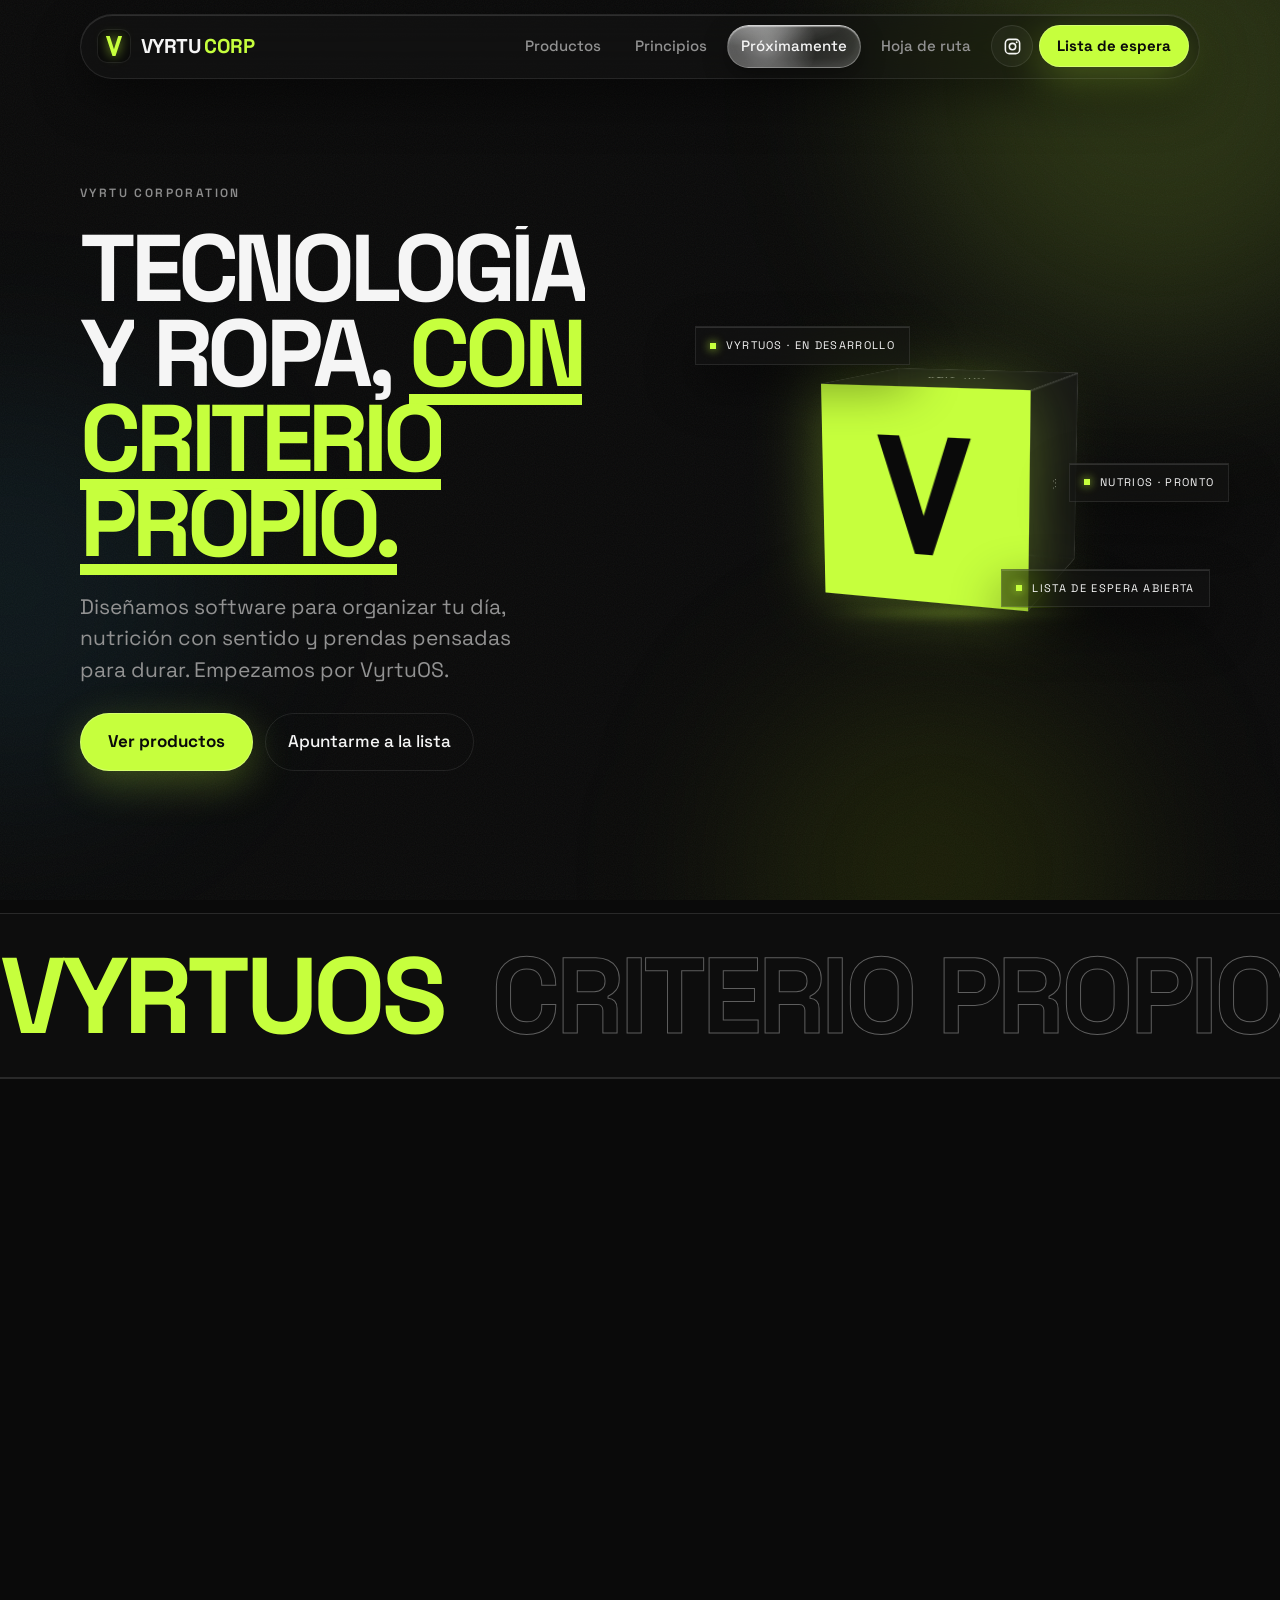
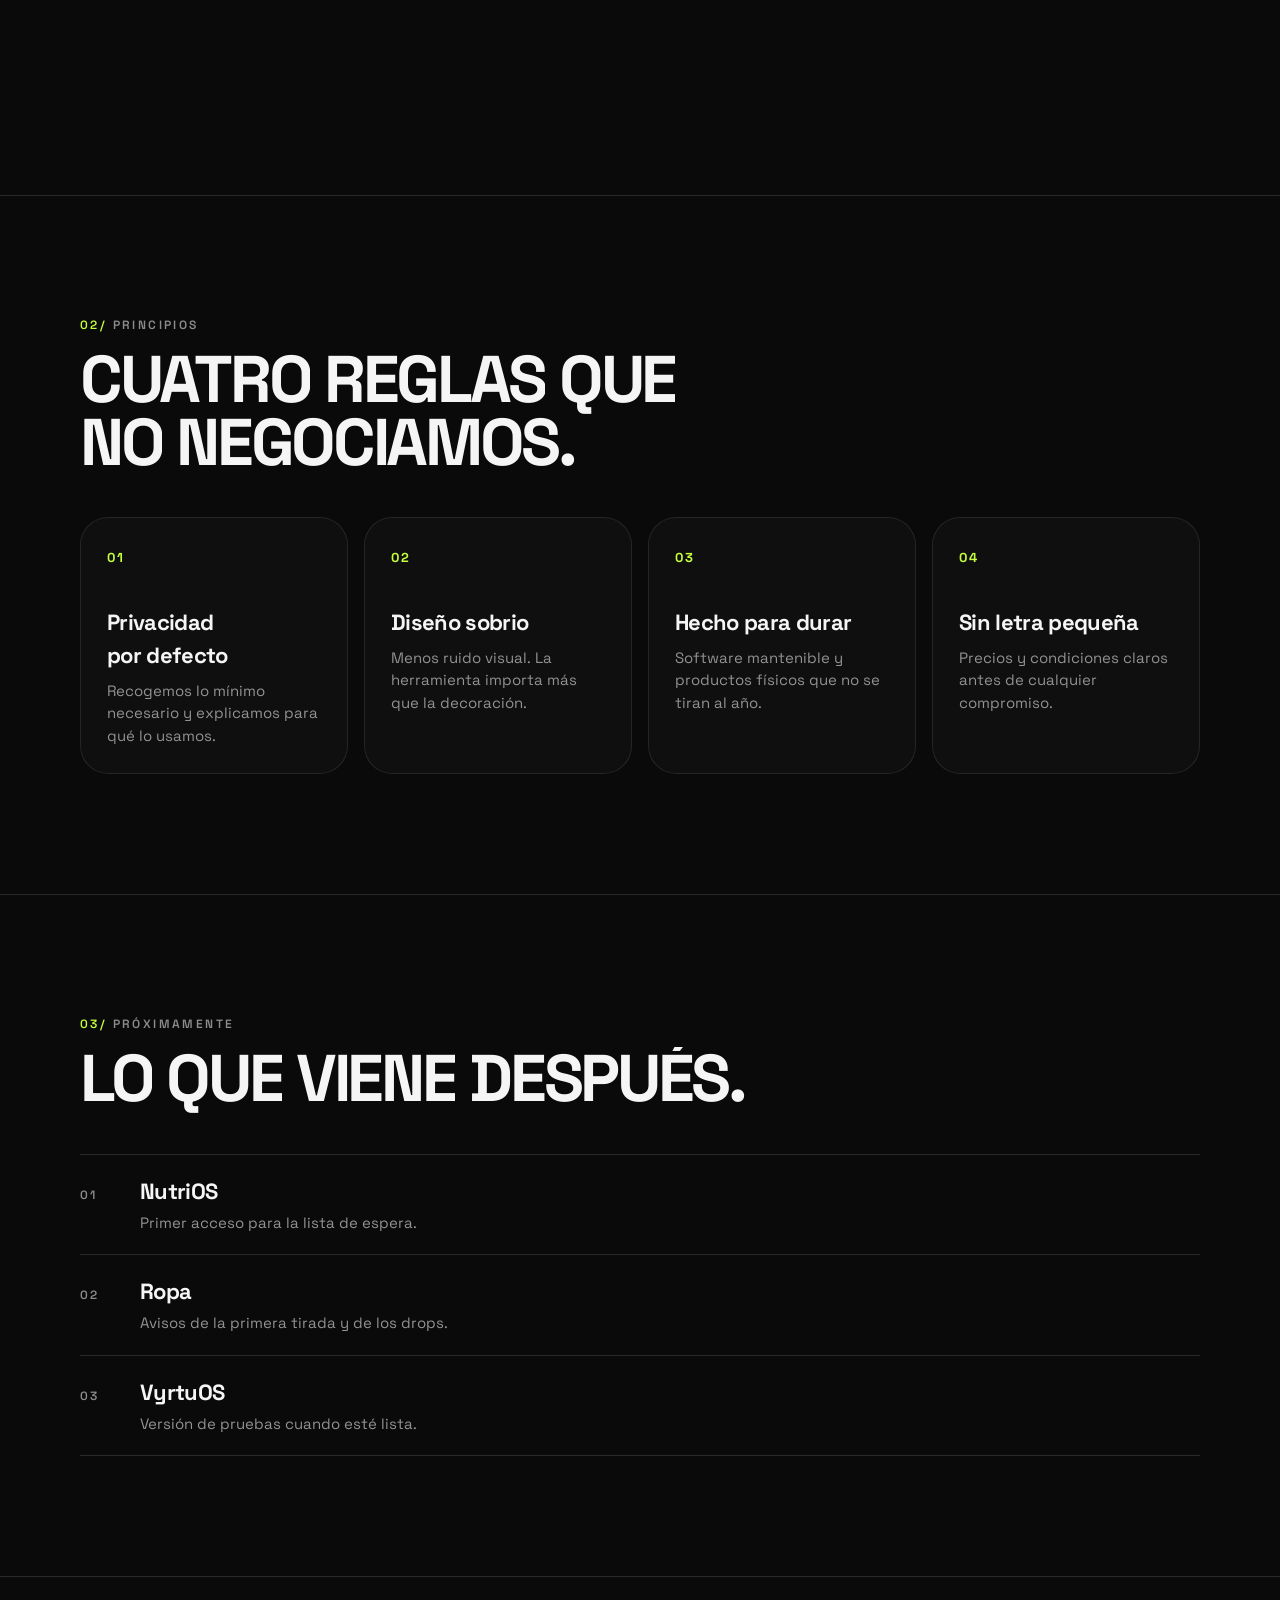
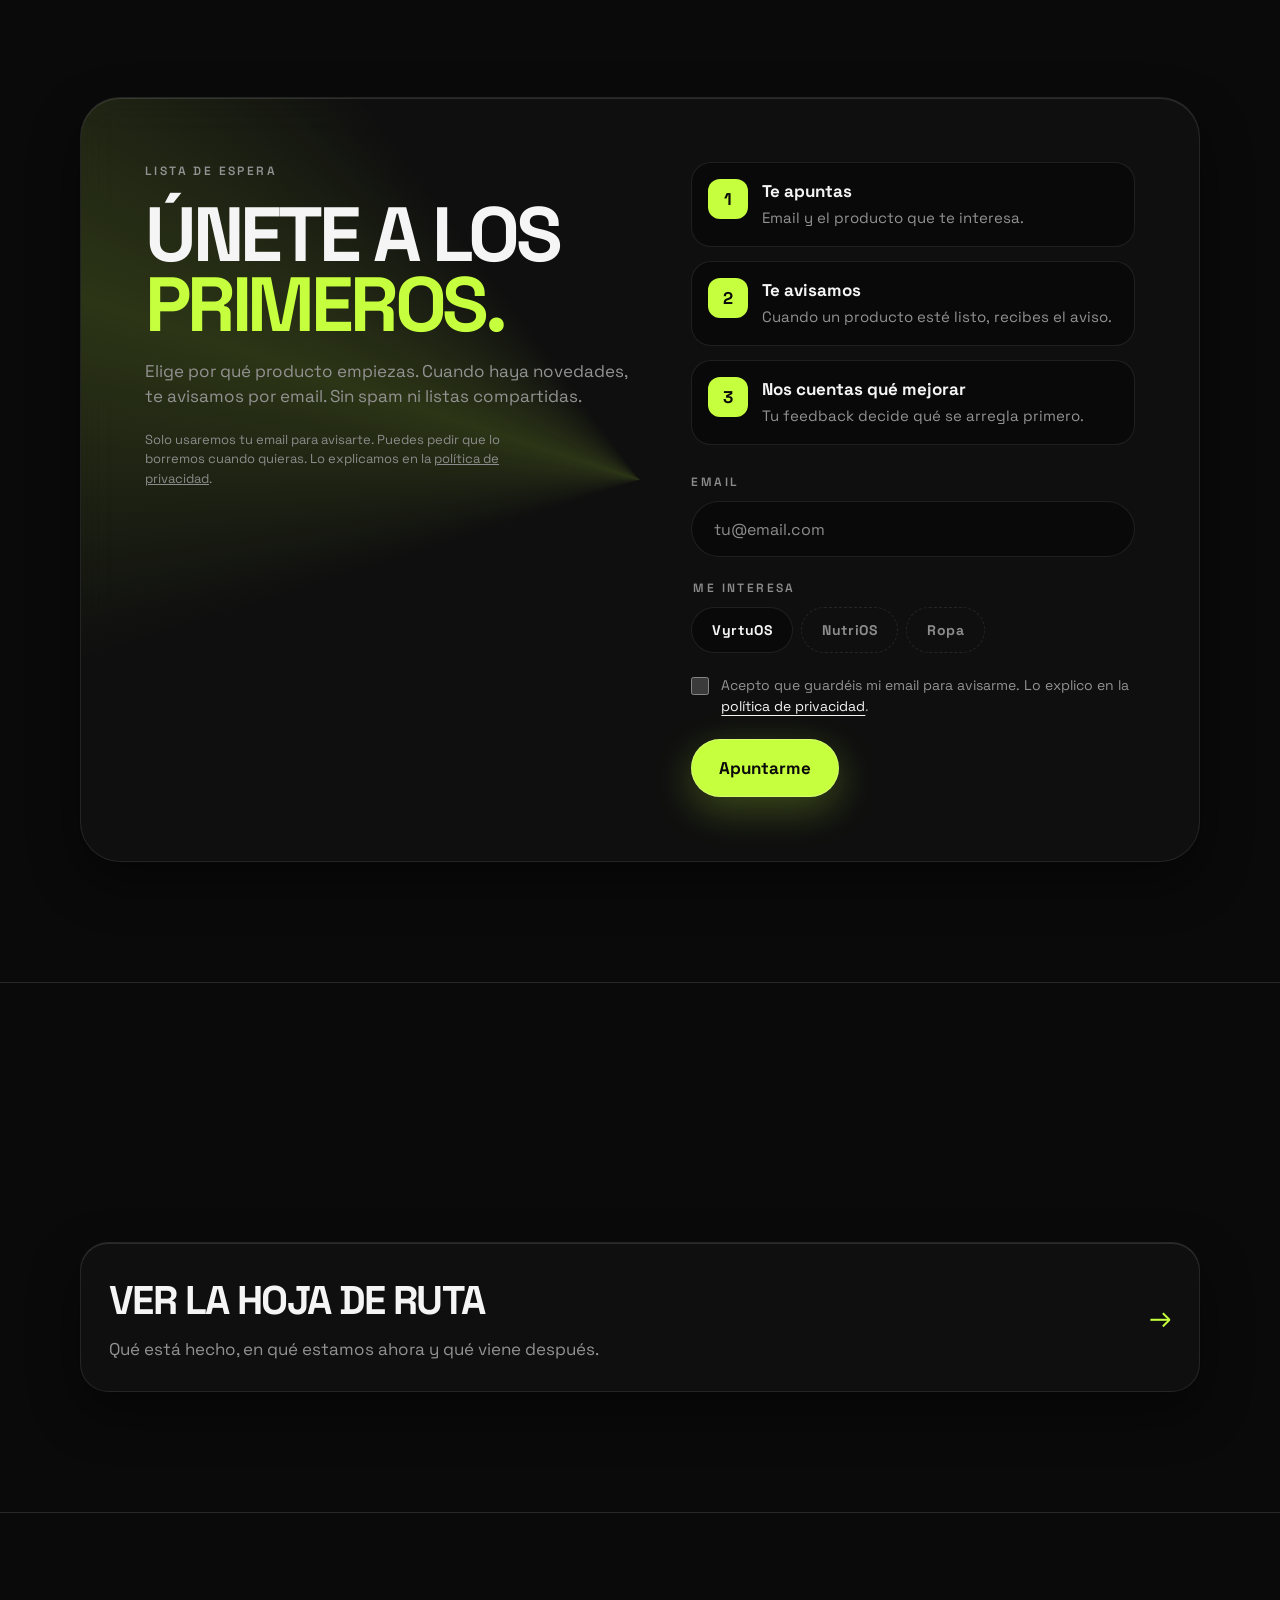
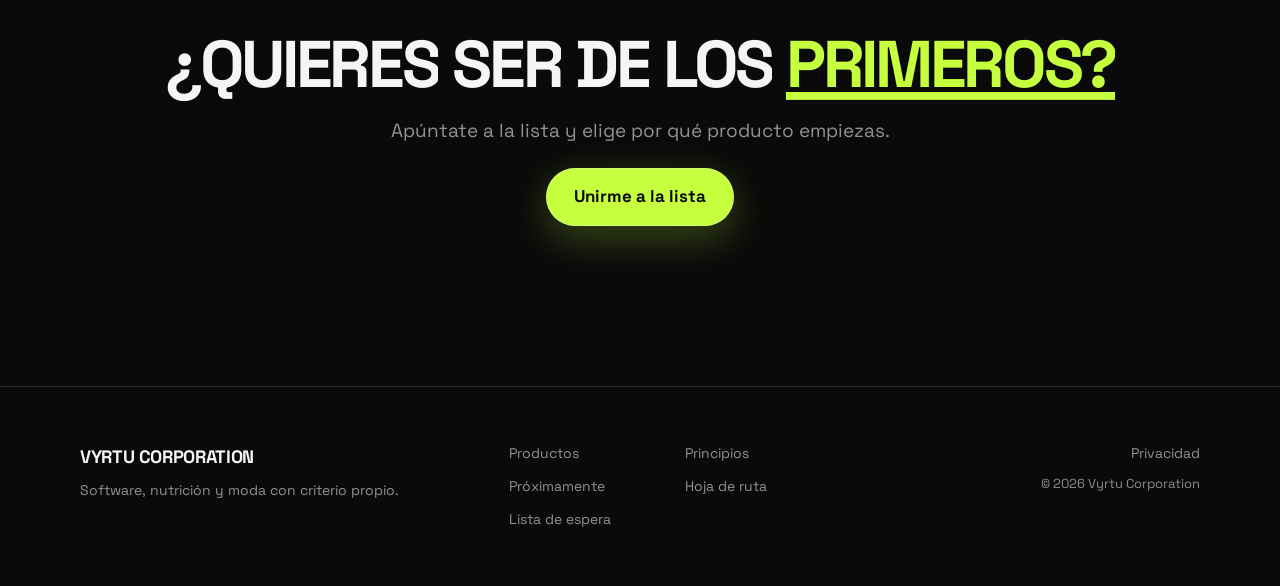
==== commit a6022896: "Landing Vyrtu Corporation (v3) Sustituye la landing VYRTU OS (v2) por la landing de Vyrtu Corporatio" ====
--- a/index.html
+++ b/index.html
@@ -1,424 +1,337 @@
-<!doctype html>
-<html lang="es">
-<head>
-<meta charset="utf-8">
-<meta name="viewport" content="width=device-width,initial-scale=1,viewport-fit=cover">
-<title>VYRTU OS · Lista de espera</title>
-<meta name="description" content="VYRTU OS: registra cada serie en segundos, incluso sin conexión, y mira cómo progresas. Apúntate a la beta.">
-<meta name="theme-color" content="#000000">
-<meta property="og:title" content="VYRTU OS · Es hora de entrenar.">
-<meta property="og:description" content="La app para registrar tus entrenos de fuerza. Apúntate a la beta.">
-<meta property="og:type" content="website">
-<link rel="icon" href="data:image/svg+xml,%3Csvg xmlns='http://www.w3.org/2000/svg' viewBox='0 0 64 64'%3E%3Crect width='64' height='64' rx='14' fill='%23000'/%3E%3Cpolygon fill='%23D2FF00' points='14,12 24,12 32,38 40,12 50,12 37,52 27,52'/%3E%3C/svg%3E">
-<link rel="preconnect" href="https://fonts.googleapis.com">
-<link rel="preconnect" href="https://fonts.gstatic.com" crossorigin>
-<link rel="stylesheet" href="https://fonts.googleapis.com/css2?family=Space+Grotesk:wght@400;500;600;700&display=swap">
-<script>try{if(sessionStorage.getItem('vyrtu-wipe')){document.documentElement.classList.add('arrive');sessionStorage.removeItem('vyrtu-wipe')}}catch(e){}</script>
-<link rel="stylesheet" href="styles.css">
-<link rel="prefetch" href="progreso.html">
-<script src="i18n.js" defer></script>
-<script src="script.js" defer></script>
-</head>
-<body>
-<div class="orbs" aria-hidden="true"><div class="orb a"></div><div class="orb b"></div><div class="orb c"></div></div>
-<div class="grain" aria-hidden="true"></div>
-<div class="spot" id="spot" aria-hidden="true"></div>
-<div class="progress" id="progress" aria-hidden="true"></div>
-
-<svg width="0" height="0" style="position:absolute" aria-hidden="true">
-  <defs>
-    <symbol id="v" viewBox="330 287 365 450"><polygon fill="#D2FF00" points="330,287 417,287 512,585 607,287 695,287 546,737 478,737"/></symbol>
-    <symbol id="chk" viewBox="0 0 24 24"><path d="M5 12.5 10 17 19 7" fill="none" stroke="currentColor" stroke-width="3" stroke-linecap="round" stroke-linejoin="round"/></symbol>
-    <symbol id="db" viewBox="0 0 24 24"><path d="M6.5 6.5v11M17.5 6.5v11M3.5 9v6M20.5 9v6M6.5 12h11" fill="none" stroke="currentColor" stroke-width="2" stroke-linecap="round"/></symbol>
-    <symbol id="home" viewBox="0 0 24 24"><path d="M3 10.5 12 3l9 7.5V20a1 1 0 0 1-1 1h-5v-6H9v6H4a1 1 0 0 1-1-1z" fill="currentColor"/></symbol>
-    <symbol id="chart" viewBox="0 0 24 24"><path d="M5 20V12M12 20V5M19 20v-9" fill="none" stroke="currentColor" stroke-width="3" stroke-linecap="round"/></symbol>
-    <symbol id="gear" viewBox="0 0 24 24"><circle cx="12" cy="12" r="3.2" fill="none" stroke="currentColor" stroke-width="2"/><path d="M12 2.5v3M12 18.5v3M2.5 12h3M18.5 12h3M5.3 5.3l2.1 2.1M16.6 16.6l2.1 2.1M5.3 18.7l2.1-2.1M16.6 7.4l2.1-2.1" stroke="currentColor" stroke-width="2" stroke-linecap="round"/></symbol>
-    <symbol id="bell" viewBox="0 0 24 24"><path d="M6 16V11a6 6 0 0 1 12 0v5l1.5 2h-15zM10 21h4" fill="none" stroke="currentColor" stroke-width="2" stroke-linecap="round" stroke-linejoin="round"/></symbol>
-    <symbol id="trophy" viewBox="0 0 24 24"><circle cx="12" cy="9" r="6" fill="none" stroke="currentColor" stroke-width="2"/><path d="M8.5 14 7 22l5-3 5 3-1.5-8" fill="none" stroke="currentColor" stroke-width="2" stroke-linejoin="round"/></symbol>
-    <symbol id="wifi" viewBox="0 0 24 24"><path d="M2 8.5a15 15 0 0 1 20 0M5.5 12a10 10 0 0 1 13 0M9 15.5a5 5 0 0 1 6 0M12 19h.01M3 3l18 18" fill="none" stroke="currentColor" stroke-width="2" stroke-linecap="round"/></symbol>
-    <symbol id="ig" viewBox="0 0 24 24"><rect x="3" y="3" width="18" height="18" rx="5" fill="none" stroke="currentColor" stroke-width="2"/><circle cx="12" cy="12" r="4" fill="none" stroke="currentColor" stroke-width="2"/><circle cx="17.3" cy="6.7" r="1.2" fill="currentColor"/></symbol>
-    <symbol id="tt" viewBox="0 0 24 24"><path d="M14 3v11.5a3.5 3.5 0 1 1-3.5-3.5M14 3c.5 2.6 2.4 4.4 5 4.6" fill="none" stroke="currentColor" stroke-width="2" stroke-linecap="round" stroke-linejoin="round"/></symbol>
-  </defs>
-</svg>
-
-<!-- Trasera del móvil, se reutiliza en los dos teléfonos -->
-<template id="backTpl">
-  <div class="face back" aria-hidden="true">
-    <div class="cam"><i></i><i></i><i></i></div>
-    <svg class="back-logo" viewBox="330 287 365 450"><use href="#v"/></svg>
-    <div class="back-name">VYRTU OS</div>
-  </div>
-</template>
-
-<div class="page">
-<header class="top">
-  <div class="wrap">
-    <div class="bar glass">
-      <a class="brand" href="#inicio" aria-label="VYRTU OS, inicio">
-        <span class="vmark"><svg aria-hidden="true"><use href="#v"/></svg></span>
-        <span>VYRTU <span class="lima">OS</span></span>
-      </a>
-      <nav class="nav-r" aria-label="Secciones">
-        <div class="lang" id="lang">
-          <button class="lang-btn" id="langBtn" aria-haspopup="true" aria-expanded="false" aria-label="Idioma / Language">
-            <svg viewBox="0 0 24 24" aria-hidden="true"><circle cx="12" cy="12" r="9" fill="none" stroke="currentColor" stroke-width="2"/><path d="M3 12h18M12 3c2.8 3 2.8 15 0 18M12 3c-2.8 3-2.8 15 0 18" fill="none" stroke="currentColor" stroke-width="2"/></svg>
-            <span id="langCur">ES</span>
-          </button>
-          <ul class="lang-menu glass" id="langMenu" hidden>
-            <li><button data-lang="es">Español</button></li>
-            <li><button data-lang="en">English</button></li>
-            <li><button data-lang="pt">Português</button></li>
-            <li><button data-lang="it">Italiano</button></li>
-          </ul>
-        </div>
-        <a data-i18n="nav.app" class="navlink" href="#app">La app</a>
-        <a class="navico" data-ig href="https://www.instagram.com/vyrtu_os/" target="_blank" rel="noopener" aria-label="Instagram de VYRTU"><svg aria-hidden="true"><use href="#ig"/></svg></a>
-        <a data-i18n="nav.road" class="navlink" href="progreso.html">Hoja de ruta</a>
-        <a data-i18n="nav.join" class="btn sm" href="#apuntarse">Apuntarme</a>
-      </nav>
-    </div>
-  </div>
-</header>
-
-<main id="inicio">
-  <!-- HERO -->
-  <div class="wrap hero">
-    <div class="hero-copy" id="heroCopy">
-      <span class="pill glass"><span class="dot"></span><span data-i18n="hero.pill" data-fx="scramble" data-delay="200">BETA CERRADA · VERANO 2027</span></span>
-      <h1><span data-i18n="hero.l1" data-fx="rise" style="--d:150ms">Tu fuerza.</span><br><span data-i18n="hero.l2" data-fx="rise" class="lima" style="--d:400ms">Tu progreso.</span><br><span data-i18n="hero.l3" data-fx="rise" class="outline" style="--d:650ms">Tu ritmo.</span></h1>
-      <p data-i18n="hero.lead" class="lead" data-fx="fade" style="--d:850ms">VYRTU OS es la app para registrar tus entrenos de fuerza. Apuntas cada serie en segundos, funciona sin cobertura y te enseña cómo progresas semana a semana.</p>
-      <div class="ctas" data-fx="fade" style="--d:1000ms">
-        <a class="btn" href="#apuntarse"><span data-i18n="cta">Apuntarme a la beta</span>
-          <svg width="18" height="18" viewBox="0 0 24 24" fill="none" stroke="currentColor" stroke-width="2.4" stroke-linecap="round" stroke-linejoin="round" aria-hidden="true"><path d="M5 12h14M13 6l6 6-6 6"/></svg></a>
-        <a data-i18n="hero.see" class="btn-ghost" href="#app">Ver la app</a>
-      </div>
-      <div class="stores" data-fx="fade" style="--d:1100ms">
-        <span class="store glass" aria-disabled="true"><svg viewBox="0 0 24 24" aria-hidden="true"><path d="M6 3.5v17l14-8.5z" fill="currentColor"/></svg><span><small data-i18n="store.soon">Próximamente en</small>Google Play</span></span>
-        <span class="store glass" aria-disabled="true"><svg viewBox="0 0 24 24" aria-hidden="true"><rect x="6.5" y="2.5" width="11" height="19" rx="2.5" fill="none" stroke="currentColor" stroke-width="2"/><path d="M10.5 18.5h3" stroke="currentColor" stroke-width="2" stroke-linecap="round"/></svg><span><small data-i18n="store.soon">Próximamente en</small>App Store</span></span>
-      </div>
-      <p data-i18n="hero.small" class="small" data-fx="fade" style="--d:1200ms">Gratis. Hecho por y para <span class="lima">vyrtuosos</span>.</p>
-    </div>
-
-    <div class="stage3d" data-fx="fade" style="--d:250ms">
-      <div class="rig" id="heroRig">
-        <div class="dev" data-back role="img" aria-label="Pantalla de inicio de VYRTU OS con el plan de hoy y el progreso de la semana">
-          <div class="face front">
-            <div class="scr" aria-hidden="true">
-              <div class="island"></div>
-              <div class="sb"><span>9:41</span><i></i></div>
-              <div class="a-head">
-                <span class="a-logo">Vyrtu <span class="lima">OS</span></span>
-                <span class="a-icons"><span class="a-ic"><svg><use href="#bell"/></svg></span><span class="a-ic av">A</span></span>
-              </div>
-              <div class="a-eye">Buenas tardes · sábado, 31 oct</div>
-              <div class="a-h">Es hora de<br><span class="lima">entrenar.</span></div>
-              <div class="a-card glass">
-                <span class="a-chip">PLAN DE HOY</span>
-                <span class="a-t">Tren superior</span>
-                <span class="a-sub">Pecho · Espalda · Hombros</span>
-                <span class="a-meta"><span><b>6</b> ejercicios</span><span><b>55</b> min</span></span>
-                <span class="a-btn">Empezar entrenamiento →</span>
-              </div>
-              <div class="a-card glass a-week">
-                <div class="ring"><svg viewBox="0 0 100 100"><circle class="t" cx="50" cy="50" r="42"/><circle class="p" data-ring="0.8" cx="50" cy="50" r="42"/></svg><span class="num">4/5</span></div>
-                <div><span class="a-t" style="font-size:5.4cqw">Esta semana</span><br><span class="a-sub" style="font-size:3.4cqw">Te queda 1 sesión para tu objetivo.</span></div>
-                <div class="days">
-                  <span><i></i>L</span><span class="on"><i><svg><use href="#chk"/></svg></i>M</span><span class="on"><i><svg><use href="#chk"/></svg></i>X</span><span><i></i>J</span><span class="on"><i><svg><use href="#chk"/></svg></i>V</span><span class="on"><i><svg><use href="#chk"/></svg></i>S</span><span><i></i>D</span>
-                </div>
-              </div>
-              <div class="a-nav glass">
-                <span class="on"><svg><use href="#home"/></svg>Inicio</span><span><svg><use href="#db"/></svg>Entrenos</span><span><svg><use href="#chart"/></svg>Progreso</span><span><svg><use href="#gear"/></svg>Ajustes</span>
-              </div>
-              <div class="glare"></div>
-            </div>
-          </div>
-        </div>
-        <div class="chip3d glass c1" aria-hidden="true"><span class="ico"><svg><use href="#trophy"/></svg></span><span data-i18n="chip1">+5 kg<small>NUEVO RÉCORD</small></span></div>
-        <div class="chip3d glass c2" aria-hidden="true"><span class="ico"><svg><use href="#wifi"/></svg></span><span data-i18n="chip2">Sin conexión<small>GUARDADO</small></span></div>
-        <div class="chip3d glass c3" aria-hidden="true"><span class="ico"><svg><use href="#chk"/></svg></span><span data-i18n="chip3">4/5<small>ESTA SEMANA</small></span></div>
-        <div class="floor" aria-hidden="true"></div>
-      </div>
-    </div>
-  </div>
-
-  <!-- FRANJA -->
-  <div class="marq" aria-hidden="true">
-    <div class="mrow a" id="m1"></div>
-    <div class="mrow b" id="m2"></div>
-  </div>
-
-  <!-- QUÉ HACE -->
-  <section id="app">
-    <div class="wrap">
-      <div class="sec-head">
-        <p data-i18n="feat.eye" class="eyebrow">Hecha para usarla en el gimnasio</p>
-        <h2 data-i18n="feat.h" data-fx="rise" data-io>Menos tiempo con el móvil. <span class="lima">Más entreno.</span></h2>
-        <p data-i18n="feat.p" data-fx="fade" data-io style="--d:200ms">Todo lo que necesitas entre serie y serie, sin pantallas de más.</p>
-      </div>
-      <div class="feats">
-        <article class="feat glass" data-fx="flip" data-io><div class="feat-in"><span data-i18n="badge.free" class="badge">GRATIS</span>
-          <span class="ic"><svg viewBox="0 0 24 24" fill="none" stroke="currentColor" stroke-width="2" stroke-linecap="round" stroke-linejoin="round" aria-hidden="true"><path d="M13 2 4 14h7l-1 8 9-12h-7z"/></svg></span>
-          <h3 data-i18n="f1h">Registro en segundos</h3>
-          <p data-i18n="f1p">Peso, repeticiones y listo. Controles grandes para usarla con las manos cansadas.</p>
-        </div></article>
-        <article class="feat glass" data-fx="flip" data-io style="--d:90ms"><div class="feat-in"><span data-i18n="badge.free" class="badge">GRATIS</span>
-          <span class="ic"><svg aria-hidden="true"><use href="#wifi"/></svg></span>
-          <h3 data-i18n="f2h">Funciona sin cobertura</h3>
-          <p data-i18n="f2p">Guarda cada serie al momento, aunque el gimnasio sea un sótano sin señal.</p>
-        </div></article>
-        <article class="feat glass" data-fx="flip" data-io style="--d:180ms"><div class="feat-in"><span data-i18n="badge.free" class="badge">GRATIS</span>
-          <span class="ic"><svg viewBox="0 0 24 24" fill="none" stroke="currentColor" stroke-width="2" stroke-linecap="round" stroke-linejoin="round" aria-hidden="true"><circle cx="12" cy="13" r="8"/><path d="M12 9v4l2.5 2.5M9 2h6"/></svg></span>
-          <h3 data-i18n="f3h">Descansos con aviso</h3>
-          <p data-i18n="f3p">El temporizador arranca solo y te avisa cuando toca la siguiente serie.</p>
-        </div></article>
-        <article class="feat glass" data-fx="flip" data-io><div class="feat-in"><span data-i18n="badge.free" class="badge">GRATIS</span>
-          <span class="ic"><svg aria-hidden="true"><use href="#trophy"/></svg></span>
-          <h3 data-i18n="f4h">Tus récords, a la vista</h3>
-          <p data-i18n="f4p">Ves tu mejor marca de cada ejercicio y te enteras cuando la superas.</p>
-        </div></article>
-        <article class="feat glass" data-fx="flip" data-io style="--d:90ms"><div class="feat-in"><span data-i18n="badge.free" class="badge">GRATIS</span>
-          <span class="ic"><svg viewBox="0 0 24 24" fill="none" stroke="currentColor" stroke-width="2" stroke-linecap="round" stroke-linejoin="round" aria-hidden="true"><path d="M17 3l4 4-4 4M3 7h18M7 21l-4-4 4-4M21 17H3"/></svg></span>
-          <h3 data-i18n="f5h">Alternativas al momento</h3>
-          <p data-i18n="f5p">¿Máquina ocupada? Cambia a un ejercicio parecido sin perder el hilo.</p>
-        </div></article>
-        <article class="feat glass" data-fx="flip" data-io style="--d:180ms"><div class="feat-in"><span data-i18n="badge.free" class="badge">GRATIS</span>
-          <span class="ic"><svg viewBox="0 0 24 24" fill="none" stroke="currentColor" stroke-width="2" stroke-linecap="round" stroke-linejoin="round" aria-hidden="true"><path d="M3 20h18M5 16l4-5 4 3 6-8"/></svg></span>
-          <h3 data-i18n="f6h">Progreso claro</h3>
-          <p data-i18n="f6p">Historial, volumen y constancia por semana y por mes, sin hojas de cálculo.</p>
-        </div></article>
-        <article class="feat glass soon" data-fx="flip" data-io style="--d:90ms"><div class="feat-in"><span data-i18n="badge.soon" class="badge soon">PRÓXIMAMENTE</span>
-          <span class="ic"><svg viewBox="0 0 24 24" fill="none" stroke="currentColor" stroke-width="2" stroke-linecap="round" stroke-linejoin="round" aria-hidden="true"><rect x="4" y="3" width="16" height="18" rx="3"/><path d="M8 8h8M8 12h8M8 16h5"/></svg></span>
-          <h3 data-i18n="f7h">Rutinas y plantillas</h3>
-          <p data-i18n="f7p">Guarda tus entrenos favoritos y empiézalos con un toque.</p>
-        </div></article>
-        <article class="feat glass soon" data-fx="flip" data-io style="--d:180ms"><div class="feat-in"><span data-i18n="badge.soon" class="badge soon">PRÓXIMAMENTE</span>
-          <span class="ic"><svg viewBox="0 0 24 24" fill="none" stroke="currentColor" stroke-width="2" stroke-linecap="round" stroke-linejoin="round" aria-hidden="true"><rect x="3" y="4" width="18" height="17" rx="3"/><path d="M3 9h18M8 2v4M16 2v4M8 14l2.5 2.5L16 12"/></svg></span>
-          <h3 data-i18n="f8h">Tu mes en VYRTU</h3>
-          <p data-i18n="f8p">Un resumen de tu mes de entreno listo para compartir en redes.</p>
-        </div></article>
-      </div>
-    </div>
-  </section>
-
-  <!-- HISTORIA FIJA EN 3D -->
-  <section class="story3d" id="story" aria-label="Cómo funciona VYRTU OS">
-    <div class="pin wrap">
-      <div class="steps-txt">
-        <div class="step on" data-step="0">
-          <span data-i18n="s1k" class="k">01 / 03 · EN EL GIMNASIO</span>
-          <h3 data-i18n="s1h" data-fx="rise">Registra<span class="lima">.</span></h3>
-          <p data-i18n="s1p">Cada serie en segundos, con el tiempo, las series hechas y el volumen en directo.</p>
-        </div>
-        <div class="step" data-step="1">
-          <span data-i18n="s2k" class="k">02 / 03 · AL TERMINAR</span>
-          <h3 data-i18n="s2h" data-fx="rise">Entiende<span class="lima">.</span></h3>
-          <p data-i18n="s2p">Constancia, volumen y qué músculos trabajas más, de un vistazo.</p>
-        </div>
-        <div class="step" data-step="2">
-          <span data-i18n="s3k" class="k">03 / 03 · CADA SEMANA</span>
-          <h3 data-i18n="s3h" data-fx="rise">Progresa<span class="lima">.</span></h3>
-          <p data-i18n="s3p">Todo tu historial guardado para ver de dónde vienes y batir tus marcas.</p>
-        </div>
-        <div class="dots" style="position:absolute;bottom:0;left:0" aria-hidden="true"><i><b></b></i><i><b></b></i><i><b></b></i></div>
-      </div>
-      <div class="stage3d">
-        <span class="bignum" id="bignum" aria-hidden="true">01</span>
-        <div class="rig" id="storyRig">
-          <div class="dev" data-back role="img" aria-label="Pantallas de VYRTU OS: entreno en vivo, progreso e historial">
-            <div class="face front">
-              <div class="screens" aria-hidden="true">
-                <!-- Entreno en vivo -->
-                <div class="scr on" style="padding-bottom:6cqw">
-                  <div class="island"></div>
-                  <div class="sb"><span>9:41</span><i></i></div>
-                  <div class="a-head"><span class="a-logo">VYRTU <span class="lima">OS</span></span><span class="live">EN VIVO</span></div>
-                  <div class="a-h" style="font-size:9.6cqw">Tren superior</div>
-                  <div class="a-eye" style="letter-spacing:.1em">32 min · 3 ejercicios</div>
-                  <div class="a-card glass w-stats">
-                    <div class="ring w-ring"><svg viewBox="0 0 100 100"><circle class="t" cx="50" cy="50" r="42"/><circle class="p" data-ring="0.55" cx="50" cy="50" r="42"/></svg><span class="num"><span id="liveClock">32:14</span><small>TIEMPO</small></span></div>
-                    <div class="kv"><span><b class="num">9</b><small>SERIES HECHAS</small></span><span><b class="num">4.820 kg</b><small>VOLUMEN TOTAL</small></span></div>
-                  </div>
-                  <div class="a-card glass">
-                    <div class="ex"><span class="ex-ic"><svg><use href="#db"/></svg></span><div><div class="ex-n">Press banca</div><div class="a-sub" style="font-size:3.2cqw">pecho · tríceps · hombro</div></div></div>
-                    <div class="sets">
-                      <div class="srow h"><span>SET</span><span>REPS</span><span>KG</span><span>✓</span></div>
-                      <div class="srow d"><span class="lima">1</span><span class="v">8</span><span class="v">80</span><span class="c"><svg><use href="#chk"/></svg></span></div>
-                      <div class="srow d"><span class="lima">2</span><span class="v">8</span><span class="v">80</span><span class="c"><svg><use href="#chk"/></svg></span></div>
-                      <div class="srow act"><span>3</span><span class="v">6</span><span class="v">85</span><span class="c"></span></div>
-                    </div>
-                  </div>
-                  <div class="glare"></div>
-                </div>
-                <!-- Progreso -->
-                <div class="scr">
-                  <div class="island"></div>
-                  <div class="sb"><span>9:41</span><i></i></div>
-                  <div><div class="a-logo" style="font-size:8.6cqw">Progreso</div><div class="a-sub" style="font-size:3.6cqw">Tu esfuerzo, en datos.</div></div>
-                  <div class="tabs"><span class="on">Resumen</span><span>Semanal</span><span>Mensual</span></div>
-                  <div class="a-card glass w-stats">
-                    <div class="ring" style="width:24cqw;height:24cqw"><svg viewBox="0 0 100 100"><circle class="t" cx="50" cy="50" r="42"/><circle class="p" data-ring="0.8" cx="50" cy="50" r="42"/></svg><span class="num" style="font-size:5.2cqw">80 %</span></div>
-                    <div><span class="a-t" style="font-size:5cqw">Casi lo tienes</span><br><span class="a-sub" style="font-size:3.3cqw">4 de 5 sesiones esta semana.</span></div>
-                  </div>
-                  <div class="grid2">
-                    <div class="mini glass"><small>Entrenos</small><b class="num">18</b><em>este mes</em></div>
-                    <div class="mini glass"><small>Volumen</small><b class="num">86.420 kg</b><em>+6 % vs. mes ant.</em></div>
-                    <div class="mini glass"><small>Tiempo activo</small><b class="num">15 h 40</b><em>este mes</em></div>
-                    <div class="mini glass"><small>Racha</small><b class="num">5 días</b><em>sigue así</em></div>
-                  </div>
-                  <div class="a-card glass areas">
-                    <span class="a-eye" style="letter-spacing:.14em">Áreas de enfoque</span>
-                    <div class="area"><span>Pecho</span><span class="bar-t"><i style="width:32%"></i></span><span>32 %</span></div>
-                    <div class="area"><span>Espalda</span><span class="bar-t"><i style="width:28%"></i></span><span>28 %</span></div>
-                    <div class="area"><span>Piernas</span><span class="bar-t"><i style="width:26%"></i></span><span>26 %</span></div>
-                  </div>
-                  <div class="a-nav glass">
-                    <span><svg><use href="#home"/></svg>Inicio</span><span><svg><use href="#db"/></svg>Entrenos</span><span class="on"><svg><use href="#chart"/></svg>Progreso</span><span><svg><use href="#gear"/></svg>Ajustes</span>
-                  </div>
-                  <div class="glare"></div>
-                </div>
-                <!-- Historial -->
-                <div class="scr">
-                  <div class="island"></div>
-                  <div class="sb"><span>9:41</span><i></i></div>
-                  <span class="a-logo">Vyrtu <span class="lima">OS</span></span>
-                  <div class="a-h" style="font-size:9cqw">Tus rutinas<br><span class="lima">anteriores</span></div>
-                  <span class="a-btn" style="border-radius:5cqw;justify-content:space-between;padding:0 4cqw">＋ Nuevo entreno <span>›</span></span>
-                  <div class="a-eye" style="letter-spacing:.14em">Últimos entrenos</div>
-                  <div class="a-card glass" style="gap:1.4cqw"><span class="a-t" style="font-size:5cqw">Tren inferior</span><span class="a-sub" style="font-size:3.3cqw">30/10/2026 · 58 min</span><span class="a-meta"><span><b>7</b> ejercicios</span><span><b>12.480</b> kg</span></span></div>
-                  <div class="a-card glass" style="gap:1.4cqw"><span class="a-t" style="font-size:5cqw">Tren superior</span><span class="a-sub" style="font-size:3.3cqw">28/10/2026 · 52 min</span><span class="a-meta"><span><b>6</b> ejercicios</span><span><b>9.860</b> kg</span></span></div>
-                  <div class="a-card glass" style="gap:1.4cqw"><span class="a-t" style="font-size:5cqw">Full body</span><span class="a-sub" style="font-size:3.3cqw">26/10/2026 · 47 min</span><span class="a-meta"><span><b>5</b> ejercicios</span><span><b>8.120</b> kg</span></span></div>
-                  <div class="a-nav glass">
-                    <span><svg><use href="#home"/></svg>Inicio</span><span class="on"><svg><use href="#db"/></svg>Entrenos</span><span><svg><use href="#chart"/></svg>Progreso</span><span><svg><use href="#gear"/></svg>Ajustes</span>
-                  </div>
-                  <div class="glare"></div>
-                </div>
-              </div>
-            </div>
-          </div>
-          <div class="floor" aria-hidden="true"></div>
-        </div>
-      </div>
-    </div>
-  </section>
-
-  <!-- HOJA DE RUTA -->
-  <section id="roadmap">
-    <div class="wrap">
-      <div class="sec-head">
-        <p data-i18n="road.eye" class="eyebrow">Hoja de ruta pública</p>
-        <h2 data-i18n="road.h" data-fx="rise" data-io>Lo que viene, <span class="lima">a la vista.</span></h2>
-        <p data-i18n="road.p" data-fx="fade" data-io style="--d:200ms">Sin promesas en el aire: esto es lo que hay, lo que llega y lo que está en el plan.</p>
-      </div>
-      <ol class="road" id="road">
-        <li class="road-line" aria-hidden="true"><b id="roadFill"></b></li>
-        <li class="hito now">
-          <span class="hdot" aria-hidden="true"></span>
-          <div class="hcard glass" data-fx="flip" data-io>
-            <span data-i18n="r1w" class="hwhen">Ahora · En desarrollo</span>
-            <h3 data-i18n="r1h">La base de la app</h3>
-            <p data-i18n="r1p">Registro de series, funciona sin conexión, descansos, récords, historial y progreso.</p>
-          </div>
-        </li>
-        <li class="hito next">
-          <span class="hdot" aria-hidden="true"></span>
-          <div class="hcard glass" data-fx="flip" data-io>
-            <span data-i18n="r2w" class="hwhen">Verano 2027 · Beta cerrada</span>
-            <h3 data-i18n="r2h">Los primeros vyrtuosos</h3>
-            <p data-i18n="r2p">Android y iPhone. La reciben primero los que estén en la lista de espera.</p>
-          </div>
-        </li>
-        <li class="hito next">
-          <span class="hdot" aria-hidden="true"></span>
-          <div class="hcard glass" data-fx="flip" data-io>
-            <span data-i18n="r3w" class="hwhen">Después de la beta · Lanzamiento</span>
-            <h3 data-i18n="r3h">En Google Play y App Store</h3>
-            <p data-i18n="r3p">Abierta para todo el mundo, con lo que hayamos mejorado gracias a la beta.</p>
-          </div>
-        </li>
-        <li class="hito plan">
-          <span class="hdot" aria-hidden="true"></span>
-          <div class="hcard glass" data-fx="flip" data-io>
-            <span data-i18n="r4w" class="hwhen">En el plan · Sin fecha</span>
-            <h3 data-i18n="r4h">Lo siguiente</h3>
-            <p data-i18n="r4p">Rutinas y plantillas, kg o lb, "Tu mes en VYRTU" y exportar tus datos.</p>
-          </div>
-        </li>
-      </ol>
-      <a class="btn-ghost road-more" href="progreso.html" data-fx="fade" data-io><span data-i18n="road.more">Ver todo el progreso</span> →</a>
-    </div>
-  </section>
-
-  <!-- COMPROMISOS -->
-  <section>
-    <div class="wrap">
-      <div class="sec-head">
-        <p data-i18n="pr.eye" class="eyebrow">Lo que te prometemos</p>
-        <h2 data-io data-sweep><span data-i18n="pr.h1" class="sweep" data-fx="rise">Sin trampas.</span> <span data-i18n="pr.h2" class="lima sweep" data-fx="rise" style="--d:250ms">Sin humo.</span></h2>
-      </div>
-      <div class="promises glass" data-fx="flip" data-io>
-        <div class="promise"><b><span data-count="0">0</span> €</b><h3 data-i18n="p1h">Lo esencial, gratis</h3><p data-i18n="p1p">Registrar entrenos y ver tu progreso no cuesta nada. Habrá funciones extra opcionales más adelante.</p></div>
-        <div class="promise"><b data-count="0">0</b><h3 data-i18n="p2h">Anuncios que molesten</h3><p data-i18n="p2p">Nada de vídeos entre series ni banners encima de tus datos.</p></div>
-        <div class="promise"><b><span data-count="100">100</span> %</b><h3 data-i18n="p3h">Tus datos son tuyos</h3><p data-i18n="p3p">Podrás exportarlos y borrar tu cuenta cuando quieras, sin pagar nada.</p></div>
-      </div>
-    </div>
-  </section>
-
-  <!-- HISTORIA -->
-  <section>
-    <div class="wrap">
-      <div class="story glass" data-fx="flip" data-io>
-        <div class="vbig"><svg style="width:56px;height:70px" aria-hidden="true"><use href="#v"/></svg></div>
-        <div>
-          <h3 data-i18n="story.h">La está creando alguien que entrena como tú</h3>
-          <p data-i18n="story.p">VYRTU OS nace de apuntar series en notas del móvil y no ver nunca el progreso. La beta sirve para construirla con la gente que la usa: lo que pidáis es lo que se mejora primero.</p>
-        </div>
-      </div>
-    </div>
-  </section>
-
-  <!-- APUNTARSE -->
-  <section id="apuntarse">
-    <div class="wrap">
-      <div class="join glass">
-        <div class="join-copy">
-          <p data-i18n="join.eye" class="eyebrow">Plazas limitadas en la beta</p>
-          <h2 data-i18n="join.h" data-fx="rise" data-io>Únete a los <span class="lima">vyrtuosos</span> antes que nadie.</h2>
-          <p data-i18n="join.p">Déjanos tu nombre y tu email. Cuando abra la beta cerrada te mandamos la invitación para instalarla.</p>
-          <a data-i18n="cta" class="btn" id="joinBtn" href="https://tally.so/r/DqBe55" target="_blank" rel="noopener">Apuntarme a la beta</a>
-          <p data-i18n="legal" class="legal">Solo usaremos tus datos para avisarte de la beta y del lanzamiento. Puedes pedir que los borremos cuando quieras escribiendo a elhoraslam@gmail.com.</p>
-          <div class="social" data-social hidden><span data-i18n="follow" class="small">Síguenos:</span></div>
-        </div>
-        <ol class="steps">
-          <li data-fx="fade" data-io><div><b data-i18n="st1b">Te apuntas</b><span data-i18n="st1s">Nombre, email y cuántos días entrenas.</span></div></li>
-          <li data-fx="fade" data-io style="--d:120ms"><div><b data-i18n="st2b">Te invitamos a la beta</b><span data-i18n="st2s">Recibes el enlace para instalar la app en tu móvil.</span></div></li>
-          <li data-fx="fade" data-io style="--d:240ms"><div><b data-i18n="st3b">Nos cuentas qué mejorar</b><span data-i18n="st3s">Tu feedback decide qué se arregla primero.</span></div></li>
-        </ol>
-      </div>
-    </div>
-  </section>
-
-  <!-- FAQ -->
-  <section>
-    <div class="wrap">
-      <div class="sec-head"><p data-i18n="faq.eye" class="eyebrow">Preguntas frecuentes</p><h2 data-i18n="faq.h" data-fx="rise" data-io>Lo que nos <span class="lima">preguntáis.</span></h2></div>
-      <div class="faq">
-        <details class="glass"><summary data-i18n="q1">¿Cuánto cuesta?</summary><p data-i18n="a1">Lo esencial es gratis: registrar tus entrenos, tu historial y tu progreso. Más adelante habrá funciones avanzadas opcionales, y siempre podrás seguir usando la versión gratis.</p></details>
-        <details class="glass"><summary data-i18n="q2">¿Está para Android y iPhone?</summary><p data-i18n="a2">Sí. VYRTU OS estará disponible para Android y para iPhone.</p></details>
-        <details class="glass"><summary data-i18n="q3">¿Cuándo sale?</summary><p data-i18n="a3">La beta cerrada abre en verano de 2027. Los apuntados la reciben primero.</p></details>
-        <details class="glass"><summary data-i18n="q4">¿Necesito internet en el gimnasio?</summary><p data-i18n="a4">No. Puedes registrar el entreno sin conexión y se sincroniza cuando vuelvas a tener señal.</p></details>
-        <details class="glass"><summary data-i18n="q5">¿Qué hacéis con mis datos?</summary><p data-i18n="a5">Los usamos solo para que la app funcione. No los vendemos. Podrás exportarlos y borrar tu cuenta desde la app.</p></details>
-      </div>
-    </div>
-  </section>
-</main>
-
-<footer>
-  <div class="wrap foot">
-    <span data-i18n="foot">© 2026 VYRTU · Hecho por y para vyrtuosos</span>
-    <div class="social" data-social hidden></div>
-    <a data-i18n="top" href="#inicio" style="text-decoration:none">Volver arriba ↑</a>
-  </div>
-</footer>
-</div>
-</body>
-</html>
+<!doctype html>
+<html lang="es">
+<head>
+  <meta charset="utf-8">
+  <meta name="viewport" content="width=device-width, initial-scale=1">
+  <title>Vyrtu Corporation</title>
+  <meta name="description" content="Vyrtu Corporation: VyrtuOS en desarrollo, NutriOS y una línea de ropa en camino. Hoja de ruta y lista de espera.">
+  <meta name="theme-color" content="#0a0a0a">
+  <meta property="og:title" content="Vyrtu Corporation">
+  <meta property="og:description" content="Software, nutrición y moda con criterio propio.">
+  <meta property="og:type" content="website">
+  <link rel="icon" href="favicon.svg" type="image/svg+xml">
+  <link rel="preconnect" href="https://fonts.googleapis.com">
+  <link rel="preconnect" href="https://fonts.gstatic.com" crossorigin>
+  <link rel="stylesheet" href="https://fonts.googleapis.com/css2?family=Space+Grotesk:wght@400;500;600;700&display=swap">
+  <script>try{if(sessionStorage.getItem('vyrtu-wipe')){document.documentElement.classList.add('arrive');sessionStorage.removeItem('vyrtu-wipe')}}catch(e){}</script>
+  <link rel="stylesheet" href="css/styles.css">
+  <link rel="stylesheet" href="css/effects.css">
+  <script src="js/config.js"></script>
+  <script src="js/waitlist.js" defer></script>
+  <script src="js/main.js" defer></script>
+  <script src="js/effects.js" defer></script>
+</head>
+<body>
+  <div class="ambient" aria-hidden="true"><div class="orb orb--a"></div><div class="orb orb--b"></div><div class="orb orb--c"></div></div>
+  <div class="grain" aria-hidden="true"></div>
+  <div class="spot" aria-hidden="true"></div>
+  <div class="progress" aria-hidden="true"></div>
+
+  <a class="skip-link" href="#productos">Saltar al contenido</a>
+
+  <header class="top">
+    <div class="wrap">
+      <div class="bar glass">
+        <a class="brand" href="index.html" aria-label="Vyrtu Corporation, inicio">
+          <span class="vmark" aria-hidden="true">
+            <svg viewBox="330 287 365 450"><polygon fill="#C6FF3D" points="330,287 417,287 512,585 607,287 695,287 546,737 478,737"/></svg>
+          </span>
+          <span>VYRTU <span class="lima">CORP</span></span>
+        </a>
+
+        <nav class="nav-r" aria-label="Secciones">
+          <span class="lg-indicator" aria-hidden="true"></span>
+          <a class="navlink" href="#productos">Productos</a>
+          <a class="navlink" href="#principios">Principios</a>
+          <a class="navlink" href="#proximamente">Próximamente</a>
+          <a class="navlink" href="hoja-de-ruta.html">Hoja de ruta</a>
+          <a class="navico" href="https://www.instagram.com/vyrtu_os/" target="_blank" rel="noopener" aria-label="Instagram de VYRTU">
+            <svg viewBox="0 0 24 24" fill="none" stroke="currentColor" stroke-width="2" aria-hidden="true"><rect x="3" y="3" width="18" height="18" rx="5"/><circle cx="12" cy="12" r="4"/><circle cx="17.3" cy="6.7" r="1.2" fill="currentColor" stroke="none"/></svg>
+          </a>
+          <a class="btn btn--sm" href="#lista">Lista de espera</a>
+          <button class="nav__toggle" type="button" aria-expanded="false" aria-controls="menu-movil" aria-label="Abrir menú">
+            <span></span><span></span>
+          </button>
+        </nav>
+      </div>
+
+      <ul class="nav__menu" id="menu-movil" hidden>
+        <li><a href="#productos">Productos</a></li>
+        <li><a href="#principios">Principios</a></li>
+        <li><a href="#proximamente">Próximamente</a></li>
+        <li><a href="hoja-de-ruta.html">Hoja de ruta</a></li>
+        <li><a href="#lista">Lista de espera</a></li>
+      </ul>
+    </div>
+  </header>
+
+  <main>
+    <!-- HERO -->
+    <section class="hero">
+      <div class="hero__grid">
+        <div class="hero__copy">
+          <p class="eyebrow reveal" data-scramble>Vyrtu Corporation</p>
+          <h1 class="h1 reveal" data-words>Tecnología y ropa, <span class="accent accent-wipe">con criterio propio.</span></h1>
+          <p class="lead reveal" style="--d:240ms">Diseñamos software para organizar tu día, nutrición con sentido y prendas pensadas para durar. Empezamos por VyrtuOS.</p>
+          <div class="hero__actions reveal" style="--d:360ms">
+            <a class="btn" href="#productos">Ver productos</a>
+            <a class="btn-ghost" href="#lista">Apuntarme a la lista</a>
+          </div>
+        </div>
+
+        <div class="reveal" style="--d:200ms" aria-hidden="true">
+          <div class="stage">
+            <div class="rig">
+              <div class="cube">
+                <div class="face face--front face--accent">
+                  <svg viewBox="330 287 365 450"><polygon fill="#0A0A0A" points="330,287 417,287 512,585 607,287 695,287 546,737 478,737"/></svg>
+                </div>
+                <div class="face face--back face--mono">Vyrtu</div>
+                <div class="face face--right face--mono">OS</div>
+                <div class="face face--left face--mono">2026</div>
+                <div class="face face--top face--mono">Criterio</div>
+                <div class="face face--bottom face--mono">Corp</div>
+              </div>
+            </div>
+            <div class="floor"></div>
+            <span class="float-chip glass float-chip--a"><i></i>VyrtuOS · en desarrollo</span>
+            <span class="float-chip glass float-chip--b"><i></i>Lista de espera abierta</span>
+            <span class="float-chip glass float-chip--c"><i></i>NutriOS · pronto</span>
+          </div>
+        </div>
+      </div>
+    </section>
+
+    <!-- BANDA CINÉTICA -->
+    <div class="band" aria-hidden="true">
+      <div class="band__track">
+        <span class="band__item band__item--fill">VyrtuOS</span>
+        <span class="band__item band__item--outline">Criterio propio</span>
+        <span class="band__item band__item--outline">NutriOS</span>
+        <span class="band__item band__item--fill">Ropa</span>
+        <span class="band__item band__item--outline">Sin letra pequeña</span>
+        <span class="band__item band__item--fill">VyrtuOS</span>
+        <span class="band__item band__item--outline">Criterio propio</span>
+        <span class="band__item band__item--outline">NutriOS</span>
+        <span class="band__item band__item--fill">Ropa</span>
+        <span class="band__item band__item--outline">Sin letra pequeña</span>
+      </div>
+    </div>
+
+    <!-- 01 PRODUCTOS -->
+    <section class="section" id="productos">
+      <div class="wrap">
+        <div class="section__head">
+          <p class="eyebrow reveal"><span class="lima">01/</span> Productos</p>
+          <h2 class="h2 reveal" data-words>Lo que estamos construyendo.</h2>
+        </div>
+
+        <ul class="cards">
+          <li class="reveal">
+            <article class="card card--active" data-tilt>
+              <p class="card__cat">Software</p>
+              <h3 class="card__title">VyrtuOS</h3>
+              <p class="card__text">Un sistema para organizar tu trabajo y tus herramientas desde un solo panel.</p>
+              <span class="chip chip--on">En desarrollo</span>
+            </article>
+          </li>
+          <li class="reveal" style="--d:100ms">
+            <article class="card card--disabled" aria-disabled="true">
+              <p class="card__cat">Nutrición</p>
+              <h3 class="card__title">NutriOS</h3>
+              <p class="card__text">Planificación de comidas y seguimiento de objetivos, sin dietas genéricas.</p>
+              <span class="chip">Próximamente</span>
+            </article>
+          </li>
+          <li class="reveal" style="--d:200ms">
+            <article class="card card--disabled" aria-disabled="true">
+              <p class="card__cat">Moda</p>
+              <h3 class="card__title">Ropa</h3>
+              <p class="card__text">Prendas básicas de corte limpio, producidas en tiradas cortas.</p>
+              <span class="chip">Próximamente</span>
+            </article>
+          </li>
+        </ul>
+      </div>
+    </section>
+
+    <!-- 02 PRINCIPIOS -->
+    <section class="section" id="principios">
+      <div class="wrap">
+        <div class="section__head">
+          <p class="eyebrow reveal"><span class="lima">02/</span> Principios</p>
+          <h2 class="h2 reveal" data-words>Cuatro reglas que no negociamos.</h2>
+        </div>
+
+        <ol class="principles">
+          <li class="principle reveal">
+            <span class="principle__n">01</span>
+            <h3 class="principle__title">Privacidad por defecto</h3>
+            <p class="principle__text">Recogemos lo mínimo necesario y explicamos para qué lo usamos.</p>
+          </li>
+          <li class="principle reveal" style="--d:80ms">
+            <span class="principle__n">02</span>
+            <h3 class="principle__title">Diseño sobrio</h3>
+            <p class="principle__text">Menos ruido visual. La herramienta importa más que la decoración.</p>
+          </li>
+          <li class="principle reveal" style="--d:160ms">
+            <span class="principle__n">03</span>
+            <h3 class="principle__title">Hecho para durar</h3>
+            <p class="principle__text">Software mantenible y productos físicos que no se tiran al año.</p>
+          </li>
+          <li class="principle reveal" style="--d:240ms">
+            <span class="principle__n">04</span>
+            <h3 class="principle__title">Sin letra pequeña</h3>
+            <p class="principle__text">Precios y condiciones claros antes de cualquier compromiso.</p>
+          </li>
+        </ol>
+      </div>
+    </section>
+
+    <!-- 03 PRÓXIMAMENTE -->
+    <section class="section" id="proximamente">
+      <div class="wrap">
+        <div class="section__head">
+          <p class="eyebrow reveal"><span class="lima">03/</span> Próximamente</p>
+          <h2 class="h2 reveal" data-words>Lo que viene después.</h2>
+        </div>
+
+        <ul class="roadmap">
+          <li class="reveal">
+            <span class="eyebrow">01</span>
+            <div>
+              <h3 class="roadmap__title">NutriOS</h3>
+              <p class="roadmap__text">Primer acceso para la lista de espera.</p>
+            </div>
+          </li>
+          <li class="reveal" style="--d:100ms">
+            <span class="eyebrow">02</span>
+            <div>
+              <h3 class="roadmap__title">Ropa</h3>
+              <p class="roadmap__text">Avisos de la primera tirada y de los drops.</p>
+            </div>
+          </li>
+          <li class="reveal" style="--d:200ms">
+            <span class="eyebrow">03</span>
+            <div>
+              <h3 class="roadmap__title">VyrtuOS</h3>
+              <p class="roadmap__text">Versión de pruebas cuando esté lista.</p>
+            </div>
+          </li>
+        </ul>
+      </div>
+    </section>
+
+    <!-- LISTA DE ESPERA (bloque de la v2) -->
+    <section id="lista" class="section">
+      <div class="wrap">
+        <div class="join glass reveal">
+          <div class="join-copy">
+            <p class="eyebrow">Lista de espera</p>
+            <h2>Únete a los <span class="lima">primeros.</span></h2>
+            <p>Elige por qué producto empiezas. Cuando haya novedades, te avisamos por email. Sin spam ni listas compartidas.</p>
+            <p class="legal">Solo usaremos tu email para avisarte. Puedes pedir que lo borremos cuando quieras. Lo explicamos en la <a href="privacidad.html">política de privacidad</a>.</p>
+          </div>
+
+          <div>
+            <ol class="steps" style="margin-bottom:28px">
+              <li><div><b>Te apuntas</b><span>Email y el producto que te interesa.</span></div></li>
+              <li><div><b>Te avisamos</b><span>Cuando un producto esté listo, recibes el aviso.</span></div></li>
+              <li><div><b>Nos cuentas qué mejorar</b><span>Tu feedback decide qué se arregla primero.</span></div></li>
+            </ol>
+
+            <form class="form" id="wl-form" novalidate>
+              <div class="field">
+                <label class="label" for="wl-email">Email</label>
+                <input class="input" id="wl-email" name="email" type="email" autocomplete="email" maxlength="254" placeholder="tu@email.com" aria-describedby="wl-email-error">
+                <p class="error" id="wl-email-error" hidden></p>
+              </div>
+
+              <fieldset class="field">
+                <legend class="label">Me interesa</legend>
+                <div class="chips">
+                  <label class="choice"><input type="radio" name="interes" value="vyrtuos"><span>VyrtuOS</span></label>
+                  <label class="choice choice--off" data-no-disponible="NutriOS"><input type="radio" name="interes" value="nutrios" disabled aria-disabled="true"><span>NutriOS</span></label>
+                  <label class="choice choice--off" data-no-disponible="Ropa"><input type="radio" name="interes" value="ropa" disabled aria-disabled="true"><span>Ropa</span></label>
+                </div>
+                <p class="error" id="wl-interes-error" hidden></p>
+                <p class="error" id="wl-disponible" role="status" hidden></p>
+              </fieldset>
+
+              <div class="field">
+                <label class="check">
+                  <input type="checkbox" name="consentimiento">
+                  <span>Acepto que guardéis mi email para avisarme. Lo explico en la <a href="privacidad.html">política de privacidad</a>.</span>
+                </label>
+                <p class="error" id="wl-consent-error" hidden></p>
+              </div>
+
+              <div class="hp" aria-hidden="true">
+                <label>No rellenar <input name="website" tabindex="-1" autocomplete="off"></label>
+              </div>
+
+              <div class="form__actions">
+                <button class="btn" type="submit" id="wl-submit">Apuntarme</button>
+                <p class="form__status" id="wl-status" role="status" aria-live="polite"></p>
+              </div>
+            </form>
+
+            <div class="success" id="wl-success" role="status" tabindex="-1" hidden>
+              <p>¡Listo! Estás en la lista.</p>
+              <p>Te avisaremos cuando haya novedades de la opción que elegiste.</p>
+            </div>
+          </div>
+        </div>
+      </div>
+    </section>
+
+    <!-- 04 HOJA DE RUTA: página propia -->
+    <section class="section" id="hoja-de-ruta">
+      <div class="wrap">
+        <div class="section__head">
+          <p class="eyebrow reveal"><span class="lima">04/</span> Hoja de ruta</p>
+          <h2 class="h2 reveal" data-words>Así va VyrtuOS.</h2>
+        </div>
+        <a class="road-link glass reveal" href="hoja-de-ruta.html">
+          <div>
+            <h3>Ver la hoja de ruta</h3>
+            <p>Qué está hecho, en qué estamos ahora y qué viene después.</p>
+          </div>
+          <span class="arrow" aria-hidden="true">→</span>
+        </a>
+      </div>
+    </section>
+
+    <!-- CTA FINAL -->
+    <section class="cta">
+      <div class="wrap cta__inner">
+        <h2 class="h2 reveal" data-words>¿Quieres ser de los <span class="accent accent-wipe">primeros?</span></h2>
+        <p class="lead reveal" style="--d:120ms">Apúntate a la lista y elige por qué producto empiezas.</p>
+        <div class="reveal" style="--d:240ms">
+          <a class="btn" href="#lista">Unirme a la lista</a>
+        </div>
+      </div>
+    </section>
+  </main>
+
+  <footer class="footer">
+    <div class="wrap footer__inner">
+      <div>
+        <p class="footer__name">VYRTU CORPORATION</p>
+        <p class="footer__tag">Software, nutrición y moda con criterio propio.</p>
+      </div>
+      <nav class="footer__links" aria-label="Pie de página">
+        <a href="#productos">Productos</a>
+        <a href="#principios">Principios</a>
+        <a href="#proximamente">Próximamente</a>
+        <a href="hoja-de-ruta.html">Hoja de ruta</a>
+        <a href="#lista">Lista de espera</a>
+      </nav>
+      <div class="footer__legal">
+        <a href="privacidad.html">Privacidad</a>
+        <p class="footer__copy">© 2026 Vyrtu Corporation</p>
+      </div>
+    </div>
+  </footer>
+</body>
+</html>
--- a/css/styles.css
+++ b/css/styles.css
@@ -0,0 +1,677 @@
+/* ==========================================================================
+   Vyrtu Corporation · landing v3
+   Estilo heredado de la landing VYRTU OS (v2): cabecera en píldora con vidrio,
+   botones redondos con destello, titulares en mayúsculas con tracking negativo,
+   tarjetas de vidrio y bloques de lista de espera. Paleta corporativa propia.
+   ========================================================================== */
+
+/* ---------- Tokens ---------- */
+:root {
+  /* Paleta corporativa (la pedida) */
+  --fondo: #0a0a0a;
+  --superficie: #151515;
+  --borde: #292929;
+  --texto: #f5f5f5;
+  --texto-2: #929292;   /* secundario: 6.4:1 sobre fondo */
+  --texto-3: #8c8c8c;   /* terciario: 4.6:1 sobre superficie */
+  --acento: #c6ff3d;
+  --acento-oscuro: #8fb82a;
+  --acento-suave: rgba(198, 255, 61, 0.12);
+  --acento-borde: rgba(198, 255, 61, 0.38);
+  --sobre-acento: #0a0a0a;
+
+  /* Vidrio (igual que la v2) */
+  --vidrio: rgba(21, 21, 21, 0.5);
+  --borde-vidrio: rgba(255, 255, 255, 0.09);
+  --brillo: rgba(255, 255, 255, 0.13);
+
+  --f: "Space Grotesk", ui-sans-serif, system-ui, -apple-system, "Segoe UI", sans-serif;
+  --ease: cubic-bezier(0.16, 1, 0.3, 1);
+
+  /* Alias para los componentes de efectos (effects.css) */
+  --bg: var(--fondo);
+  --surface: var(--superficie);
+  --border: var(--borde);
+  --text: var(--texto);
+  --muted: var(--texto-2);
+  --accent: var(--acento);
+  --font-sans: var(--f);
+  --font-display: var(--f);
+  --font-mono: var(--f);
+
+  color-scheme: dark;
+}
+
+/* ---------- Base ---------- */
+*, *::before, *::after { box-sizing: border-box; }
+html {
+  background: var(--fondo);
+  scroll-behavior: smooth;
+  -webkit-text-size-adjust: 100%;
+}
+body {
+  margin: 0;
+  background: var(--fondo);
+  color: var(--texto);
+  font-family: var(--f);
+  font-size: 17px;
+  line-height: 1.5;
+  -webkit-font-smoothing: antialiased;
+  overflow-x: hidden;
+}
+img, svg { display: block; max-width: 100%; }
+a { color: inherit; }
+h1, h2, h3, p, ul, ol, figure { margin: 0; }
+ul, ol { padding: 0; list-style: none; }
+button, input, select { font: inherit; color: inherit; }
+section { padding-block: 72px; }
+:focus-visible { outline: 2px solid var(--acento); outline-offset: 3px; border-radius: 8px; }
+
+.wrap {
+  max-width: 1160px;
+  margin: 0 auto;
+  padding-left: max(20px, env(safe-area-inset-left, 0px));
+  padding-right: max(20px, env(safe-area-inset-right, 0px));
+}
+.container { max-width: 1160px; margin-inline: auto; padding-inline: 20px; }
+.lima { color: var(--acento); }
+.num { font-variant-numeric: tabular-nums; }
+.sr-only {
+  position: absolute; width: 1px; height: 1px; padding: 0; margin: -1px;
+  overflow: hidden; clip: rect(0 0 0 0); white-space: nowrap; border: 0;
+}
+
+.eyebrow {
+  font-size: 12px;
+  font-weight: 600;
+  letter-spacing: 0.2em;
+  text-transform: uppercase;
+  color: var(--texto-3);
+}
+
+h1, h2, h3 {
+  font-weight: 700;
+  letter-spacing: -0.04em;
+  text-wrap: balance;
+}
+
+.skip-link {
+  position: fixed; top: 12px; left: 12px; z-index: 100;
+  padding: 10px 16px; border-radius: 999px;
+  background: var(--acento); color: var(--sobre-acento);
+  font-weight: 700; font-size: 14px;
+  transform: translateY(-200%);
+}
+.skip-link:focus { transform: none; }
+
+/* ---------- Botones (píldora, como la v2) ---------- */
+.btn {
+  position: relative;
+  display: inline-flex;
+  align-items: center;
+  justify-content: center;
+  gap: 10px;
+  min-height: 58px;
+  padding: 0 28px;
+  border-radius: 999px;
+  border: 0;
+  background: var(--acento);
+  color: var(--sobre-acento);
+  font-weight: 700;
+  font-size: 17px;
+  text-decoration: none;
+  overflow: hidden;
+  cursor: pointer;
+  box-shadow: inset 0 0 0 1px rgba(255, 255, 255, 0.25), 0 12px 40px rgba(198, 255, 61, 0.26);
+  transition: transform 250ms var(--ease), box-shadow 250ms var(--ease), opacity 250ms;
+}
+.btn::after {
+  content: "";
+  position: absolute;
+  inset: 0;
+  background: linear-gradient(105deg, transparent 35%, rgba(255, 255, 255, 0.6) 50%, transparent 65%);
+  transform: translateX(-120%);
+  animation: btnshine 3.6s ease-in-out infinite;
+  pointer-events: none;
+}
+@keyframes btnshine {
+  0%, 60% { transform: translateX(-120%); }
+  100% { transform: translateX(120%); }
+}
+.btn:hover {
+  transform: translateY(-2px);
+  box-shadow: inset 0 0 0 1px rgba(255, 255, 255, 0.3), 0 18px 54px rgba(198, 255, 61, 0.4);
+}
+.btn--sm { min-height: 42px; padding: 0 18px; font-size: 15px; }
+.btn:disabled { opacity: 0.45; cursor: not-allowed; transform: none; box-shadow: none; }
+.btn:disabled::after { display: none; }
+
+.btn-ghost {
+  display: inline-flex;
+  align-items: center;
+  gap: 8px;
+  min-height: 58px;
+  padding: 0 22px;
+  border-radius: 999px;
+  border: 1px solid var(--borde-vidrio);
+  background: transparent;
+  color: var(--texto);
+  font-weight: 500;
+  text-decoration: none;
+  transition: border-color 250ms;
+}
+.btn-ghost:hover { border-color: var(--acento-borde); }
+
+/* ---------- Cabecera en píldora (v2) ---------- */
+header.top {
+  position: sticky;
+  top: 0;
+  z-index: 30;
+  padding-block: 14px;
+}
+.bar {
+  display: flex;
+  align-items: center;
+  justify-content: space-between;
+  gap: 16px;
+  padding: 10px 10px 10px 16px;
+  border-radius: 999px;
+  background: var(--vidrio);
+  -webkit-backdrop-filter: blur(24px) saturate(160%);
+  backdrop-filter: blur(24px) saturate(160%);
+  border: 1px solid var(--borde-vidrio);
+  box-shadow: inset 0 1px 0 var(--brillo), 0 20px 50px rgba(0, 0, 0, 0.5);
+}
+.brand {
+  display: flex;
+  align-items: center;
+  gap: 10px;
+  text-decoration: none;
+  font-weight: 700;
+  font-size: 20px;
+  letter-spacing: -0.03em;
+}
+.vmark {
+  width: 34px; height: 34px;
+  border-radius: 10px;
+  display: grid; place-items: center;
+  background: var(--fondo);
+  border: 1px solid var(--borde-vidrio);
+}
+.vmark svg { width: 20px; height: 20px; filter: drop-shadow(0 0 6px rgba(198, 255, 61, 0.7)); }
+
+.nav-r { display: flex; align-items: center; gap: 6px; }
+.navlink {
+  padding: 10px 14px;
+  border-radius: 999px;
+  font-size: 15px;
+  font-weight: 500;
+  color: var(--texto-2);
+  text-decoration: none;
+  transition: color 250ms, background 250ms;
+}
+.navlink:hover { color: var(--texto); background: rgba(255, 255, 255, 0.06); }
+.navlink[aria-current="page"] { color: var(--acento); }
+.navlink.is-current { color: var(--texto); }
+
+/* Indicador de vidrio líquido (estilo iOS 26): una lente que se desliza bajo el enlace activo */
+.nav-r { position: relative; }
+.nav-r .navlink { position: relative; z-index: 1; }
+.lg-indicator {
+  position: absolute;
+  top: 0;
+  left: 0;
+  z-index: 0;
+  width: 0;
+  height: 0;
+  opacity: 0;
+  pointer-events: none;
+  border-radius: 999px;
+  will-change: transform, width;
+  background: linear-gradient(135deg, rgba(255, 255, 255, 0.26) 0%, rgba(255, 255, 255, 0.08) 48%, rgba(255, 255, 255, 0.16) 100%);
+  border: 1px solid rgba(255, 255, 255, 0.2);
+  box-shadow:
+    inset 0 1px 1px rgba(255, 255, 255, 0.45),
+    inset 0 -3px 8px rgba(255, 255, 255, 0.07),
+    inset 0 0 16px rgba(255, 255, 255, 0.06),
+    0 8px 24px rgba(0, 0, 0, 0.35);
+  transition:
+    transform 0.55s cubic-bezier(0.34, 1.46, 0.64, 1),
+    width 0.55s cubic-bezier(0.34, 1.46, 0.64, 1),
+    height 0.55s cubic-bezier(0.34, 1.46, 0.64, 1),
+    opacity 0.3s ease;
+}
+/* Reflejo especular superior */
+.lg-indicator::before {
+  content: "";
+  position: absolute;
+  inset: 0;
+  border-radius: inherit;
+  background: radial-gradient(120% 90% at 22% 0%, rgba(255, 255, 255, 0.4), transparent 55%);
+  pointer-events: none;
+}
+/* Borde iluminado: más brillante arriba, como el cristal de iOS 26 */
+.lg-indicator::after {
+  content: "";
+  position: absolute;
+  inset: -1px;
+  border-radius: inherit;
+  padding: 1px;
+  background: linear-gradient(180deg, rgba(255, 255, 255, 0.75), rgba(255, 255, 255, 0) 45%, rgba(255, 255, 255, 0.28));
+  -webkit-mask: linear-gradient(#000 0 0) content-box, linear-gradient(#000 0 0);
+  -webkit-mask-composite: xor;
+  mask-composite: exclude;
+  pointer-events: none;
+}
+/* Al llegar a un enlace la lente se estira un poco y vuelve */
+.lg-indicator.is-moving { animation: lg-stretch 0.55s var(--ease); }
+@keyframes lg-stretch {
+  0% { scale: 1 1; }
+  35% { scale: 1.1 0.9; }
+  100% { scale: 1 1; }
+}
+.lg-indicator.no-anim { transition: none; }
+@media (max-width: 860px) {
+  .lg-indicator { display: none; }
+}
+@media (prefers-reduced-motion: reduce) {
+  .lg-indicator, .lg-indicator.is-moving { transition: none; animation: none; }
+}
+
+.navico {
+  width: 42px; height: 42px;
+  display: grid; place-items: center;
+  border-radius: 999px;
+  border: 1px solid var(--borde-vidrio);
+  background: rgba(255, 255, 255, 0.04);
+  color: var(--texto);
+  transition: color 250ms, border-color 250ms, background 250ms;
+}
+.navico:hover { color: var(--acento); border-color: var(--acento-borde); background: var(--acento-suave); }
+.navico svg { width: 19px; height: 19px; }
+
+.nav__toggle {
+  position: relative;
+  display: none;
+  width: 42px; height: 42px;
+  border-radius: 999px;
+  border: 1px solid var(--borde-vidrio);
+  background: rgba(255, 255, 255, 0.04);
+  cursor: pointer;
+}
+.nav__toggle span {
+  position: absolute;
+  left: 12px;
+  width: 18px; height: 1.5px;
+  background: var(--texto);
+  transition: transform 250ms var(--ease);
+}
+.nav__toggle span:nth-child(1) { top: 16px; }
+.nav__toggle span:nth-child(2) { top: 24px; }
+.nav__toggle[aria-expanded="true"] span:nth-child(1) { transform: translateY(4px) rotate(45deg); }
+.nav__toggle[aria-expanded="true"] span:nth-child(2) { transform: translateY(-4px) rotate(-45deg); }
+
+.nav__menu {
+  margin-top: 10px;
+  padding: 10px 16px;
+  border-radius: 28px;
+  background: var(--vidrio);
+  -webkit-backdrop-filter: blur(24px);
+  backdrop-filter: blur(24px);
+  border: 1px solid var(--borde-vidrio);
+}
+.nav__menu[hidden] { display: none; }
+.nav__menu a {
+  display: block;
+  padding: 14px 8px;
+  color: var(--texto);
+  font-weight: 500;
+  text-decoration: none;
+  border-top: 1px solid var(--borde);
+}
+.nav__menu li:first-child a { border-top: 0; }
+
+@media (max-width: 860px) {
+  .navlink { display: none; }
+  .nav__toggle { display: inline-block; }
+}
+@media (max-width: 440px) {
+  .brand > span:last-child { display: none; }
+  .bar { padding-left: 10px; }
+  .nav-r { gap: 4px; }
+  .btn--sm { padding: 0 14px; }
+}
+
+/* Barra de progreso de scroll y capa de luz (en effects.css) */
+
+/* ---------- Hero ---------- */
+.hero {
+  min-height: min(820px, calc(100svh - 80px));
+  display: flex;
+  align-items: center;
+  padding-block: 40px 90px;
+}
+.hero__grid {
+  display: grid;
+  gap: 40px;
+  align-items: center;
+  width: 100%;
+  max-width: 1160px;
+  margin-inline: auto;
+  padding-inline: 20px;
+}
+@media (min-width: 960px) {
+  .hero__grid { grid-template-columns: 1.05fr 0.95fr; gap: 30px; }
+}
+.hero__copy { display: flex; flex-direction: column; gap: 24px; min-width: 0; }
+.hero .h1 {
+  font-size: clamp(50px, 7.4vw, 98px);
+  line-height: 0.9;
+  letter-spacing: -0.055em;
+  text-transform: uppercase;
+  font-weight: 700;
+}
+.hero .lead { max-width: 34ch; font-size: clamp(18px, 2vw, 21px); color: var(--texto-2); }
+.hero__actions { display: flex; flex-wrap: wrap; gap: 12px; align-items: center; }
+.hero__actions { margin-top: 4px; }
+.hero .accent { color: var(--acento); }
+
+.h1 { font-weight: 700; letter-spacing: -0.055em; line-height: 0.9; text-transform: uppercase; }
+.h2 {
+  font-size: clamp(38px, 5.4vw, 66px);
+  line-height: 0.95;
+  letter-spacing: -0.05em;
+  text-transform: uppercase;
+  font-weight: 700;
+}
+.h3 { font-size: 24px; line-height: 1.15; letter-spacing: -0.03em; font-weight: 700; }
+.lead { color: var(--texto-2); font-size: 19px; max-width: 52ch; }
+
+/* ---------- Franja de texto (heredada de la v2: vuelve con el marquee de effects.css) ---------- */
+.accent { color: var(--acento); }
+
+/* ---------- Secciones ---------- */
+.section { border-top: 1px solid var(--borde); padding-block: 96px; }
+@media (min-width: 768px) { .section { padding-block: 120px; } }
+.section__head {
+  display: flex;
+  flex-direction: column;
+  gap: 14px;
+  max-width: 760px;
+  margin-bottom: 44px;
+}
+.section__head .mono,
+.section__head .eyebrow { color: var(--texto-3); }
+.section__head .mono span { color: var(--acento); }
+.section__head p.mono {
+  font-size: 12px;
+  font-weight: 600;
+  letter-spacing: 0.2em;
+  text-transform: uppercase;
+}
+
+/* Tarjetas de producto (glass, radio 28 como la v2) */
+.cards { display: grid; gap: 16px; }
+@media (min-width: 900px) { .cards { grid-template-columns: repeat(3, 1fr); } }
+.card {
+  position: relative;
+  height: 100%;
+  display: flex;
+  flex-direction: column;
+  padding: 26px;
+  border-radius: 28px;
+  background: var(--vidrio);
+  border: 1px solid var(--borde-vidrio);
+  box-shadow: inset 0 1px 0 var(--brillo), 0 20px 50px rgba(0, 0, 0, 0.4);
+  transition: border-color 300ms, box-shadow 300ms;
+}
+.card:hover { border-color: var(--acento-borde); }
+.card--active { border-color: var(--acento-borde); }
+.card__cat { font-size: 12px; font-weight: 600; letter-spacing: 0.2em; text-transform: uppercase; color: var(--texto-3); }
+.card__title { margin-top: 36px; font-size: 32px; letter-spacing: -0.04em; text-transform: uppercase; font-weight: 700; }
+.card__text { margin-top: 12px; flex: 1; color: var(--texto-2); font-size: 16px; line-height: 1.5; }
+.chip {
+  align-self: flex-start;
+  margin-top: 28px;
+  display: inline-flex;
+  align-items: center;
+  gap: 8px;
+  padding: 6px 12px;
+  border-radius: 999px;
+  border: 1px solid var(--borde-vidrio);
+  color: var(--texto-2);
+  font-size: 11px;
+  font-weight: 700;
+  letter-spacing: 0.12em;
+  text-transform: uppercase;
+}
+.chip::before { content: ""; width: 6px; height: 6px; border-radius: 50%; background: var(--texto-2); }
+.chip--on { border-color: var(--acento-borde); background: var(--acento-suave); color: var(--acento); }
+.chip--on::before { background: var(--acento); box-shadow: 0 0 10px var(--acento); }
+
+/* Principios: rejilla de cuatro */
+.principles {
+  display: grid;
+  gap: 16px;
+}
+@media (min-width: 560px) { .principles { grid-template-columns: repeat(2, 1fr); } }
+@media (min-width: 1000px) { .principles { grid-template-columns: repeat(4, 1fr); } }
+.principle {
+  padding: 26px;
+  border-radius: 28px;
+  background: var(--vidrio);
+  border: 1px solid var(--borde-vidrio);
+}
+.principle__n { color: var(--acento); font-size: 13px; font-weight: 700; letter-spacing: 0.12em; }
+.principle__title { margin-top: 36px; font-size: 22px; letter-spacing: -0.03em; font-weight: 700; }
+.principle__text { margin-top: 8px; color: var(--texto-2); font-size: 15px; line-height: 1.5; }
+
+/* 03 · Próximamente */
+.split { display: grid; gap: 48px; }
+@media (min-width: 1000px) { .split { grid-template-columns: 1fr 1fr; gap: 64px; align-items: start; } }
+.roadmap { margin-top: 36px; border-top: 1px solid var(--borde); }
+.roadmap li {
+  display: grid;
+  grid-template-columns: 44px 1fr;
+  gap: 16px;
+  align-items: baseline;
+  padding-block: 20px;
+  border-bottom: 1px solid var(--borde);
+}
+.roadmap__title { font-size: 22px; letter-spacing: -0.03em; font-weight: 700; }
+.roadmap__text { margin-top: 4px; color: var(--texto-2); font-size: 15px; }
+
+/* Bloque grande de lista de espera (como el bloque "apuntarse" de la v2) */
+.join {
+  position: relative;
+  display: grid;
+  gap: 40px;
+  padding: clamp(28px, 6vw, 64px);
+  border-radius: 40px;
+  overflow: hidden;
+  align-items: start;
+  background: radial-gradient(80% 120% at 100% 0%, rgba(198, 255, 61, 0.2), transparent 60%), var(--vidrio);
+  border: 1px solid var(--borde-vidrio);
+  box-shadow: inset 0 1px 0 var(--brillo), 0 20px 50px rgba(0, 0, 0, 0.5);
+}
+@media (min-width: 960px) { .join { grid-template-columns: 1.05fr 0.95fr; gap: 56px; } }
+.join::before {
+  content: "";
+  position: absolute;
+  inset: -50%;
+  z-index: -1;
+  background: conic-gradient(from 0deg, transparent 0 70%, rgba(198, 255, 61, 0.16) 80%, transparent 90%);
+  animation: spin 9s linear infinite;
+  pointer-events: none;
+}
+@keyframes spin { to { transform: rotate(360deg); } }
+.join-copy { display: flex; flex-direction: column; gap: 20px; min-width: 0; }
+.join-copy h2 {
+  font-size: clamp(40px, 6vw, 78px);
+  line-height: 0.9;
+  text-transform: uppercase;
+  letter-spacing: -0.055em;
+  font-weight: 700;
+}
+.join-copy p { color: var(--texto-2); max-width: 44ch; }
+.join-copy .legal { font-size: 13px; color: var(--texto-3); max-width: 52ch; }
+
+.steps { display: flex; flex-direction: column; gap: 14px; counter-reset: s; }
+.steps li {
+  display: grid;
+  grid-template-columns: 40px 1fr;
+  gap: 14px;
+  align-items: start;
+  padding: 16px;
+  border-radius: 20px;
+  background: rgba(0, 0, 0, 0.35);
+  border: 1px solid var(--borde-vidrio);
+  counter-increment: s;
+}
+.steps li::before {
+  content: counter(s);
+  width: 40px; height: 40px;
+  border-radius: 12px;
+  display: grid; place-items: center;
+  background: var(--acento);
+  color: var(--sobre-acento);
+  font-weight: 700;
+}
+.steps b { display: block; font-size: 17px; }
+.steps span { color: var(--texto-2); font-size: 15px; }
+
+/* Formulario dentro del bloque */
+.form { display: grid; gap: 22px; }
+.field { border: 0; margin: 0; padding: 0; min-width: 0; }
+.label {
+  display: block;
+  font-size: 12px;
+  font-weight: 600;
+  letter-spacing: 0.2em;
+  text-transform: uppercase;
+  color: var(--texto-3);
+}
+.input {
+  width: 100%;
+  height: 56px;
+  margin-top: 10px;
+  padding: 0 22px;
+  border-radius: 999px;
+  border: 1px solid var(--borde-vidrio);
+  background: rgba(0, 0, 0, 0.35);
+  color: var(--texto);
+  font-size: 16px;
+  transition: border-color 250ms;
+}
+.input::placeholder { color: var(--texto-3); opacity: 1; }
+.input:focus { outline: none; border-color: var(--acento); }
+.input[aria-invalid="true"] { border-color: var(--acento); }
+
+.chips { display: flex; flex-wrap: wrap; gap: 8px; margin-top: 10px; }
+.choice { position: relative; cursor: pointer; }
+.choice input { position: absolute; opacity: 0; pointer-events: none; }
+.choice span {
+  display: inline-flex;
+  align-items: center;
+  min-height: 46px;
+  padding: 0 20px;
+  border-radius: 999px;
+  border: 1px solid var(--borde-vidrio);
+  background: rgba(0, 0, 0, 0.35);
+  font-size: 14px;
+  font-weight: 700;
+  letter-spacing: 0.04em;
+  transition: border-color 250ms, color 250ms, background 250ms;
+}
+.choice:hover span { border-color: var(--texto-3); }
+/* Opción no disponible: aspecto apagado con borde discontinuo; se puede pulsar solo para ver el aviso */
+.choice--off { cursor: not-allowed; }
+.choice--off span {
+  border-style: dashed;
+  color: var(--texto-3);
+  background: transparent;
+  user-select: none;
+  -webkit-user-select: none;
+}
+.choice--off:hover span { border-color: var(--borde-vidrio); }
+.choice input:checked + span { border-color: var(--acento-borde); background: var(--acento-suave); color: var(--acento); }
+.choice input:focus-visible + span { outline: 2px solid var(--acento); outline-offset: 3px; }
+
+.check { display: flex; gap: 12px; align-items: flex-start; color: var(--texto-2); font-size: 14px; line-height: 1.5; cursor: pointer; }
+.check input { width: 18px; height: 18px; margin: 2px 0 0; flex: none; accent-color: #c6ff3d; }
+.check a { color: var(--texto); text-underline-offset: 4px; }
+.check a:hover { color: var(--acento); }
+
+.error { margin-top: 8px; color: var(--acento); font-size: 14px; }
+.error[hidden] { display: none; }
+.hp { position: absolute; left: -10000px; width: 1px; height: 1px; overflow: hidden; }
+
+.form__actions { display: flex; flex-direction: column; align-items: flex-start; gap: 12px; }
+@media (min-width: 560px) { .form__actions { flex-direction: row; align-items: center; } }
+.form__status { color: var(--texto-2); font-size: 14px; }
+.form__status--error { color: var(--acento); }
+
+.success {
+  padding: 28px;
+  border-radius: 28px;
+  border: 1px solid var(--acento-borde);
+  background: var(--acento-suave);
+}
+.success[hidden] { display: none; }
+.success p:first-child { font-size: 22px; font-weight: 700; letter-spacing: -0.03em; }
+.success p:last-child { margin-top: 8px; color: var(--texto-2); }
+
+/* CTA final */
+.cta { border-top: 1px solid var(--borde); padding-block: 120px; text-align: center; }
+.cta__inner { display: grid; justify-items: center; gap: 22px; }
+.cta .lead { margin-inline: auto; }
+
+/* Hoja de ruta: tarjeta de enlace en la página principal */
+.road-link {
+  display: flex;
+  align-items: center;
+  justify-content: space-between;
+  gap: 24px;
+  padding: 28px;
+  border-radius: 28px;
+  background: var(--vidrio);
+  border: 1px solid var(--borde-vidrio);
+  text-decoration: none;
+  transition: border-color 250ms;
+}
+.road-link:hover { border-color: var(--acento-borde); }
+.road-link h3 { font-size: clamp(26px, 3.4vw, 40px); text-transform: uppercase; letter-spacing: -0.04em; }
+.road-link p { color: var(--texto-2); margin-top: 6px; }
+.road-link .arrow { font-size: 28px; color: var(--acento); }
+
+/* ---------- Pie de página ---------- */
+.footer { border-top: 1px solid var(--borde); margin-top: 40px; }
+.footer__inner { display: grid; gap: 36px; padding-block: 56px; }
+@media (min-width: 900px) { .footer__inner { grid-template-columns: 1.2fr 1fr 1fr; } }
+.footer__name { font-size: 18px; font-weight: 700; letter-spacing: -0.02em; }
+.footer__tag { margin-top: 10px; max-width: 24rem; color: var(--texto-2); font-size: 14px; }
+.footer__links { display: grid; grid-template-columns: 1fr 1fr; gap: 12px 24px; align-content: start; }
+.footer__links a, .footer__legal a { color: var(--texto-2); font-size: 14px; text-decoration: none; }
+.footer__links a:hover, .footer__legal a:hover { color: var(--texto); }
+.footer__legal { display: flex; flex-direction: column; gap: 10px; }
+@media (min-width: 900px) { .footer__legal { align-items: flex-end; text-align: right; } }
+.footer__copy { color: var(--texto-3); font-size: 13px; }
+
+/* ---------- Página legal ---------- */
+.legal-page { max-width: 48rem; margin-inline: auto; padding: 56px 20px 120px; }
+.legal-page h1 { margin-top: 16px; font-size: clamp(40px, 6vw, 64px); line-height: 0.95; letter-spacing: -0.05em; text-transform: uppercase; font-weight: 700; }
+.legal-page .date { margin-top: 16px; color: var(--texto-2); font-size: 14px; }
+.legal-list { display: grid; gap: 36px; margin-top: 52px; }
+.legal-list h2 { font-size: 22px; letter-spacing: -0.03em; font-weight: 700; }
+.legal-list p { margin-top: 10px; color: var(--texto-2); line-height: 1.7; }
+.legal-list .pending { color: var(--acento); }
+
+/* ---------- Revelado por scroll (sin JS todo visible) ---------- */
+.js .reveal { opacity: 0; transform: translateY(16px); filter: blur(6px); transition: opacity 700ms var(--ease), transform 700ms var(--ease), filter 700ms var(--ease); transition-delay: var(--d, 0ms); }
+.js .reveal.is-visible { opacity: 1; transform: none; filter: none; }
+
+@media (prefers-reduced-motion: reduce) {
+  html { scroll-behavior: auto; }
+  .js .reveal, .js .reveal.is-visible { opacity: 1; transform: none; filter: none; transition: none; }
+  .btn::after, .join::before { animation: none; }
+}
--- a/css/effects.css
+++ b/css/effects.css
@@ -0,0 +1,682 @@
+/* ==========================================================================
+   Capa de efectos: glassmorphism, 3D y movimiento tipo After Effects.
+   Se carga después de styles.css. Todo el movimiento se desactiva con
+   prefers-reduced-motion. Sin JS, la página se ve completa y estática.
+   ========================================================================== */
+
+:root {
+  --vidrio: rgba(21, 21, 21, 0.55);
+  --vidrio-alto: rgba(30, 30, 30, 0.6);
+  --borde-vidrio: rgba(255, 255, 255, 0.09);
+  --brillo: rgba(255, 255, 255, 0.12);
+  --acento-suave: rgba(198, 255, 61, 0.14);
+  --acento-borde: rgba(198, 255, 61, 0.45);
+}
+
+/* ---------- Glassmorphism ---------- */
+.glass {
+  background: var(--vidrio);
+  -webkit-backdrop-filter: blur(20px) saturate(160%);
+  backdrop-filter: blur(20px) saturate(160%);
+  border: 1px solid var(--borde-vidrio);
+  box-shadow: inset 0 1px 0 var(--brillo), 0 20px 50px rgba(0, 0, 0, 0.45);
+}
+
+/* Las tarjetas de producto y el formulario pasan a vidrio. */
+.card.glass,
+.form-card.glass {
+  background: var(--vidrio);
+}
+.card.glass { border-color: var(--borde-vidrio); }
+.card.glass:hover { border-color: var(--acento-borde); }
+.card--active.glass { border-color: var(--acento-borde); }
+
+/* Fondo ambiente: orbes de color borroso detrás de todo. */
+.ambient {
+  position: fixed;
+  inset: 0;
+  z-index: -2;
+  overflow: hidden;
+  pointer-events: none;
+}
+.orb {
+  position: absolute;
+  border-radius: 50%;
+  filter: blur(90px);
+  will-change: transform;
+}
+.orb--a {
+  width: 520px; height: 520px;
+  top: -180px; right: -140px;
+  background: rgba(198, 255, 61, 0.16);
+}
+.orb--b {
+  width: 420px; height: 420px;
+  top: 42%; left: -200px;
+  background: rgba(64, 196, 255, 0.07);
+}
+.orb--c {
+  width: 380px; height: 380px;
+  bottom: -160px; right: 12%;
+  background: rgba(134, 165, 0, 0.14);
+}
+.grain {
+  position: fixed;
+  inset: 0;
+  z-index: -1;
+  pointer-events: none;
+  opacity: 0.05;
+  background-image: url("data:image/svg+xml,%3Csvg xmlns='http://www.w3.org/2000/svg' width='160' height='160'%3E%3Cfilter id='n'%3E%3CfeTurbulence type='fractalNoise' baseFrequency='.9' numOctaves='2' stitchTiles='stitch'/%3E%3C/filter%3E%3Crect width='100%25' height='100%25' filter='url(%23n)'/%3E%3C/svg%3E");
+}
+
+/* Barra de progreso de scroll (arriba). */
+.progress {
+  position: fixed;
+  left: 0;
+  right: 0;
+  top: 0;
+  height: 2px;
+  z-index: 60;
+  background: var(--accent);
+  box-shadow: 0 0 12px var(--accent);
+  transform-origin: 0 50%;
+  transform: scaleX(0);
+}
+
+/* Foco de luz que sigue al puntero (solo con ratón). */
+.spot {
+  position: fixed;
+  left: 0;
+  top: 0;
+  width: 520px;
+  height: 520px;
+  margin: -260px 0 0 -260px;
+  border-radius: 50%;
+  pointer-events: none;
+  z-index: -1;
+  background: radial-gradient(closest-side, rgba(198, 255, 61, 0.09), transparent);
+  opacity: 0;
+  transition: opacity 400ms ease;
+}
+@media (pointer: fine) {
+  .js .spot.is-on { opacity: 1; }
+}
+
+/* ---------- Hero 3D ---------- */
+.hero__grid {
+  display: grid;
+  gap: 48px;
+  align-items: center;
+}
+@media (min-width: 960px) {
+  .hero__grid { grid-template-columns: 1.1fr 0.9fr; gap: 40px; }
+}
+
+.stage {
+  position: relative;
+  display: grid;
+  place-items: center;
+  min-height: 360px;
+  perspective: 1100px;
+}
+.rig {
+  position: relative;
+  width: 200px;
+  height: 200px;
+  transform-style: preserve-3d;
+  transform: rotateX(-10deg) rotateY(-18deg);
+  transition: transform 700ms var(--ease);
+}
+.cube {
+  position: absolute;
+  inset: 0;
+  transform-style: preserve-3d;
+  animation: cube-spin 16s linear infinite;
+}
+.face {
+  position: absolute;
+  inset: 0;
+  display: grid;
+  place-items: center;
+  border: 1px solid rgba(255, 255, 255, 0.14);
+  background: rgba(21, 21, 21, 0.55);
+  -webkit-backdrop-filter: blur(10px);
+  backdrop-filter: blur(10px);
+  box-shadow: inset 0 0 0 1px rgba(255, 255, 255, 0.04);
+}
+.face svg { width: 56%; height: 56%; }
+.face--mono {
+  font-family: var(--font-mono);
+  font-size: 11px;
+  letter-spacing: 0.16em;
+  color: var(--muted);
+  text-transform: uppercase;
+}
+.face--accent {
+  background: var(--accent);
+  border-color: var(--accent);
+  box-shadow: 0 0 60px rgba(198, 255, 61, 0.35);
+}
+.face--accent svg path:first-child { fill: var(--bg); }
+.face--front  { transform: translateZ(100px); }
+.face--back   { transform: rotateY(180deg) translateZ(100px); }
+.face--right  { transform: rotateY(90deg) translateZ(100px); }
+.face--left   { transform: rotateY(-90deg) translateZ(100px); }
+.face--top    { transform: rotateX(90deg) translateZ(100px); }
+.face--bottom { transform: rotateX(-90deg) translateZ(100px); }
+
+.floor {
+  position: absolute;
+  left: 50%;
+  bottom: 4%;
+  width: 260px;
+  height: 60px;
+  margin-left: -130px;
+  border-radius: 50%;
+  background: radial-gradient(closest-side, rgba(198, 255, 61, 0.22), transparent);
+  filter: blur(12px);
+  transform: rotateX(80deg);
+}
+
+.float-chip {
+  position: absolute;
+  display: inline-flex;
+  align-items: center;
+  gap: 10px;
+  padding: 10px 14px;
+  font-family: var(--font-mono);
+  font-size: 11px;
+  letter-spacing: 0.12em;
+  text-transform: uppercase;
+  white-space: nowrap;
+  color: var(--text);
+  animation: float 6s ease-in-out infinite;
+}
+.float-chip i {
+  width: 6px;
+  height: 6px;
+  background: var(--accent);
+  box-shadow: 0 0 10px var(--accent);
+}
+.float-chip--a { top: 8%; left: -4%; animation-delay: -1s; }
+.float-chip--b { bottom: 14%; right: -2%; animation-delay: -3s; }
+.float-chip--c { top: 46%; right: 0; animation-delay: -4.5s; }
+@media (min-width: 960px) {
+  .float-chip--c { right: -6%; }
+}
+.hero { overflow-x: clip; }
+
+/* ---------- Revelado de palabras (estilo kinetic type) ---------- */
+.js .reveal-words .w {
+  display: inline-block;
+  overflow: hidden;
+  vertical-align: top;
+  padding-bottom: 0.08em;
+  margin-bottom: -0.08em;
+}
+.js .reveal-words .w > span {
+  display: inline-block;
+  transform: translate3d(0, 110%, 0) rotateX(-70deg);
+  transform-origin: 50% 100%;
+  opacity: 0;
+  filter: blur(4px);
+  transition:
+    transform 900ms var(--ease) calc(var(--i, 0) * 55ms + 120ms),
+    opacity 700ms var(--ease) calc(var(--i, 0) * 55ms + 120ms),
+    filter 700ms var(--ease) calc(var(--i, 0) * 55ms + 120ms);
+}
+.js .reveal-words.is-visible .w > span {
+  transform: none;
+  opacity: 1;
+  filter: none;
+}
+
+/* Subrayado que se dibuja tras la palabra en color de acento. */
+.accent-wipe {
+  background-image: linear-gradient(var(--accent), var(--accent));
+  background-repeat: no-repeat;
+  background-position: 0 92%;
+  background-size: 0% 0.12em;
+  transition: background-size 1100ms var(--ease) 500ms;
+}
+.js .reveal-words.is-visible .accent-wipe,
+.js .is-visible .accent-wipe {
+  background-size: 100% 0.12em;
+}
+
+/* Botones: destello diagonal al pasar el ratón. */
+.btn--primary { position: relative; overflow: hidden; isolation: isolate; }
+.btn--primary::after {
+  content: "";
+  position: absolute;
+  inset: 0;
+  z-index: -1;
+  background: linear-gradient(110deg, transparent 30%, rgba(255, 255, 255, 0.55) 50%, transparent 70%);
+  transform: translateX(-120%);
+}
+.btn--primary:hover::after {
+  transform: translateX(120%);
+  transition: transform 800ms var(--ease);
+}
+.btn--primary:disabled::after { display: none; }
+
+/* ---------- Banda cinética (marquee) ---------- */
+.band {
+  overflow: hidden;
+  padding-block: 28px;
+  border-block: 1px solid var(--border);
+  background: rgba(21, 21, 21, 0.35);
+}
+.band__track {
+  display: flex;
+  width: max-content;
+  animation: marquee 34s linear infinite;
+}
+.band__item {
+  padding-right: 0.45em;
+  font-family: var(--font-display);
+  font-size: clamp(48px, 8.4vw, 112px);
+  font-weight: 700;
+  line-height: 1;
+  letter-spacing: -0.04em;
+  text-transform: uppercase;
+  white-space: nowrap;
+}
+.band__item--outline {
+  color: transparent;
+  -webkit-text-stroke: 1px rgba(245, 245, 245, 0.35);
+}
+.band__item--fill { color: var(--accent); }
+.band:hover .band__track { animation-play-state: paused; }
+
+/* ---------- Tarjetas: inclinación 3D al pasar el ratón ---------- */
+.card[data-tilt] {
+  transform-style: preserve-3d;
+  transition: transform 500ms var(--ease), border-color 250ms var(--ease);
+  will-change: transform;
+}
+
+/* ---------- Producto no disponible (NutriOS, Ropa) ---------- */
+.card--disabled {
+  cursor: default;
+  user-select: none;
+  -webkit-user-select: none;
+  border-style: dashed;
+  border-color: var(--border);
+  background: rgba(21, 21, 21, 0.35);
+}
+.card--disabled:hover { border-color: var(--border); }
+.card--disabled .card__title { color: var(--muted); }
+.card--disabled .card__text { color: var(--muted); }
+.card--disabled .chip { border-style: dashed; }
+
+/* ---------- Hoja de ruta (copiada de la v2) ---------- */
+.road-section .eyebrow { margin-bottom: 0; }
+
+.summary {
+  display: grid;
+  grid-template-columns: auto 1fr;
+  gap: 24px;
+  align-items: center;
+  padding: 24px;
+  border-radius: 0;
+  margin-bottom: 48px;
+}
+@media (min-width: 768px) {
+  .summary { padding: 32px; gap: 40px; }
+}
+.sum-ring {
+  position: relative;
+  width: 120px;
+  height: 120px;
+}
+.sum-ring svg {
+  width: 100%;
+  height: 100%;
+  transform: rotate(-90deg);
+}
+.sum-ring circle {
+  fill: none;
+  stroke-width: 8;
+}
+.sum-ring .t { stroke: var(--border); }
+.sum-ring .p {
+  stroke: var(--accent);
+  stroke-linecap: butt;
+  stroke-dasharray: 314.16;
+  stroke-dashoffset: 314.16;
+  transition: stroke-dashoffset 1600ms var(--ease) 300ms;
+  filter: drop-shadow(0 0 6px rgba(198, 255, 61, 0.5));
+}
+.sum-ring.is-visible .p { stroke-dashoffset: var(--off, 314.16); }
+.sum-ring span {
+  position: absolute;
+  inset: 0;
+  display: flex;
+  align-items: center;
+  justify-content: center;
+  font-family: var(--font-display);
+  font-size: 26px;
+  font-weight: 700;
+  letter-spacing: -0.03em;
+  font-variant-numeric: tabular-nums;
+}
+.sum-list {
+  display: grid;
+  gap: 10px;
+}
+.sum-row {
+  display: grid;
+  grid-template-columns: 12px 44px 1fr;
+  gap: 10px;
+  align-items: center;
+  color: var(--muted);
+  font-size: 16px;
+}
+.sum-row b {
+  color: var(--text);
+  font-family: var(--font-display);
+  font-size: 24px;
+  font-variant-numeric: tabular-nums;
+}
+.sum-row i {
+  width: 12px;
+  height: 12px;
+  border-radius: 50%;
+}
+.sum-row.done i { background: var(--accent); box-shadow: 0 0 10px var(--accent); }
+.sum-row.doing i { background: var(--text); }
+.sum-row.todo i { border: 2px solid var(--muted); }
+.sum-note {
+  grid-column: 1 / -1;
+  color: var(--muted);
+  font-size: 13px;
+}
+
+.road {
+  position: relative;
+  display: flex;
+  flex-direction: column;
+  gap: 22px;
+  max-width: 760px;
+  margin: 0;
+  padding: 0 0 0 44px;
+  list-style: none;
+}
+/* Raya de la hoja de ruta: mismas medidas que la v2 */
+.road-line {
+  position: absolute;
+  left: 12px;
+  top: 10px;
+  bottom: 10px;
+  width: 5px;
+  border-radius: 2px;
+  background: rgba(255, 255, 255, 0.12);
+  box-shadow: inset 0 0 0 1px rgba(255, 255, 255, 0.06);
+  overflow: hidden;
+}
+/* Punta luminosa que avanza con el scroll, con anillo que pulsa (como la v2) */
+.road-tip {
+  position: absolute;
+  left: 14.5px;
+  top: 0;
+  width: 20px;
+  height: 20px;
+  margin: -10px 0 0 -10px;
+  border-radius: 50%;
+  pointer-events: none;
+  list-style: none;
+  z-index: 2;
+  background: var(--tip, var(--accent));
+  box-shadow: 0 0 0 6px color-mix(in srgb, var(--tip, var(--accent)) 22%, transparent), 0 0 28px 6px var(--tip, var(--accent));
+  transition: background 0.3s, box-shadow 0.3s;
+}
+.road-tip::after {
+  content: "";
+  position: absolute;
+  inset: -12px;
+  border-radius: 50%;
+  border: 1px solid var(--tip, var(--accent));
+  opacity: 0.5;
+  animation: tipPulse 1.8s ease-out infinite;
+}
+@keyframes tipPulse {
+  from { transform: scale(0.5); opacity: 0.7; }
+  to { transform: scale(1.4); opacity: 0; }
+}
+.road-line b {
+  position: absolute;
+  inset: 0;
+  background: linear-gradient(var(--accent), rgba(198, 255, 61, 0.2));
+  box-shadow: 0 0 14px var(--accent);
+  transform-origin: 50% 0;
+  transform: scaleY(var(--p, 0));
+  transition: transform 0.2s linear;
+}
+.hito { position: relative; }
+.hdot {
+  position: absolute;
+  left: -40px;
+  top: 26px;
+  width: 19px;
+  height: 19px;
+  border-radius: 50%;
+  background: var(--bg);
+  border: 3px solid var(--border);
+  transition: border-color 400ms, box-shadow 400ms;
+}
+/* Fase en curso: punto lima. Fases futuras: punto blanco (como la v2). */
+.hito.lit.now .hdot {
+  border-color: var(--accent);
+  box-shadow: 0 0 0 5px var(--acento-suave), 0 0 18px var(--accent);
+}
+.hito.lit:not(.now) .hdot {
+  border-color: #ffffff;
+  box-shadow: 0 0 0 5px rgba(255, 255, 255, 0.1), 0 0 18px rgba(255, 255, 255, 0.6);
+}
+.hcard {
+  display: flex;
+  flex-direction: column;
+  gap: 6px;
+  padding: 22px 24px;
+}
+.hito.plan .hcard { border-style: dashed; }
+.hcard h3 {
+  font-family: var(--font-display);
+  font-size: 24px;
+  font-weight: 600;
+  letter-spacing: -0.02em;
+}
+.hcard p {
+  margin: 0;
+  color: var(--muted);
+}
+
+.ph-top {
+  display: flex;
+  flex-wrap: wrap;
+  align-items: center;
+  justify-content: space-between;
+  gap: 10px;
+}
+.hwhen { color: var(--muted); font-family: var(--font-mono); font-size: 11px; letter-spacing: 0.12em; text-transform: uppercase; }
+.pstate {
+  padding: 4px 10px;
+  border: 1px solid var(--border);
+  color: var(--muted);
+  font-family: var(--font-mono);
+  font-size: 11px;
+  font-weight: 700;
+  letter-spacing: 0.12em;
+  text-transform: uppercase;
+}
+.pstate.doing { color: var(--accent); border-color: var(--acento-borde); background: var(--acento-suave); }
+.pstate.todo { color: var(--text); border-color: rgba(255, 255, 255, 0.3); }
+
+.checks {
+  display: flex;
+  flex-direction: column;
+  gap: 2px;
+  margin: 10px 0 0;
+  padding: 0;
+  list-style: none;
+}
+.it {
+  display: grid;
+  grid-template-columns: 22px 1fr auto;
+  gap: 12px;
+  align-items: center;
+  padding: 10px 0;
+  border-top: 1px solid var(--border);
+  font-size: 15px;
+}
+.it i {
+  display: grid;
+  place-items: center;
+  width: 20px;
+  height: 20px;
+  border-radius: 50%;
+  border: 2px solid var(--muted);
+}
+.it em {
+  color: var(--muted);
+  font-family: var(--font-mono);
+  font-size: 11px;
+  font-style: normal;
+  font-weight: 700;
+  letter-spacing: 0.1em;
+  text-transform: uppercase;
+  white-space: nowrap;
+}
+.it span { color: var(--text); }
+.it.todo span, .it.plan span { color: var(--muted); }
+.it.done i { background: var(--accent); border-color: var(--accent); box-shadow: 0 0 10px rgba(198, 255, 61, 0.45); }
+.it.done i::after {
+  content: "";
+  width: 5px;
+  height: 9px;
+  border: solid var(--bg);
+  border-width: 0 2.5px 2.5px 0;
+  transform: translateY(-1px) rotate(45deg);
+}
+.it.done em { color: var(--accent); }
+.it.doing i { border-color: var(--text); background: conic-gradient(var(--text) 0 50%, transparent 50%); }
+.it.doing em { color: var(--text); }
+.it.plan i { border-style: dashed; }
+@media (max-width: 480px) {
+  .it { grid-template-columns: 22px 1fr; row-gap: 2px; }
+  .it em { grid-column: 2; }
+}
+
+.rules {
+  display: grid;
+  gap: 16px;
+}
+@media (min-width: 900px) {
+  .rules { grid-template-columns: repeat(3, 1fr); }
+}
+.rule { padding: 24px; }
+.rule b {
+  color: var(--accent);
+  font-family: var(--font-mono);
+  font-size: 11px;
+  letter-spacing: 0.12em;
+}
+.rule h3 {
+  margin-top: 28px;
+  font-family: var(--font-display);
+  font-size: 20px;
+  font-weight: 600;
+}
+.rule p {
+  margin-top: 8px;
+  color: var(--muted);
+  font-size: 15px;
+  line-height: 24px;
+}
+
+@keyframes cube-spin {
+  from { transform: rotateX(-12deg) rotateY(0deg); }
+  to   { transform: rotateX(-12deg) rotateY(360deg); }
+}
+@keyframes float {
+  0%, 100% { transform: translate3d(0, 0, 40px); }
+  50%      { transform: translate3d(0, -14px, 40px); }
+}
+@keyframes marquee {
+  from { transform: translate3d(0, 0, 0); }
+  to   { transform: translate3d(-50%, 0, 0); }
+}
+
+/* ---------- Barra superior: lente líquida ----------
+   - Reflejo que sigue al cursor dentro de la lente (variables --px / --py).
+   - Al pulsar, la lente se aplasta y se estira como un líquido. */
+.lg-indicator {
+  transition:
+    transform 0.55s cubic-bezier(0.34, 1.46, 0.64, 1),
+    width 0.55s cubic-bezier(0.34, 1.46, 0.64, 1),
+    height 0.55s cubic-bezier(0.34, 1.46, 0.64, 1),
+    opacity 0.3s ease,
+    scale 0.35s cubic-bezier(0.34, 1.46, 0.64, 1);
+}
+.lg-indicator::before {
+  background:
+    radial-gradient(circle 70px at var(--px, 30%) var(--py, 50%), rgba(255, 255, 255, 0.42), transparent 70%),
+    radial-gradient(120% 90% at 22% 0%, rgba(255, 255, 255, 0.25), transparent 55%);
+}
+.lg-indicator.is-pressed {
+  scale: 1.12 0.86;
+}
+
+/* ---------- Transiciones entre páginas (como la v2): cortina lima ---------- */
+body::after {
+  content: "";
+  position: fixed;
+  inset: 0;
+  z-index: 100;
+  pointer-events: none;
+  background: var(--accent);
+  transform: scaleY(0);
+  transform-origin: 50% 100%;
+  transition: transform 0.5s cubic-bezier(0.7, 0, 0.2, 1);
+}
+body.leaving::after { transform: scaleY(1); }
+/* Al llegar a una página, la cortina sube y desaparece */
+html.arrive body::after {
+  transform: scaleY(1);
+  transform-origin: 50% 0;
+  transition: none;
+  animation: wipeOut 0.75s cubic-bezier(0.7, 0, 0.2, 1) 0.08s forwards;
+}
+@keyframes wipeOut {
+  from { transform: scaleY(1); }
+  to { transform: scaleY(0); }
+}
+/* El contenido entra con un fundido suave */
+body { animation: pageFade 0.5s ease both; }
+@keyframes pageFade {
+  from { opacity: 0; }
+  to { opacity: 1; }
+}
+
+/* ---------- Movimiento reducido: todo visible y estático ---------- */
+@media (prefers-reduced-motion: reduce) {
+  .cube,
+  .float-chip,
+  .band__track,
+  .orb { animation: none !important; }
+  .js .reveal-words .w > span,
+  .accent-wipe,
+  .sum-ring .p,
+  .road-line b {
+    transition: none !important;
+    transform: none !important;
+    filter: none !important;
+    opacity: 1 !important;
+  }
+  .accent-wipe { background-size: 100% 0.12em !important; }
+  .card[data-tilt],
+  .rig { transition: none !important; }
+  .sum-ring .p { stroke-dashoffset: var(--off, 314.16) !important; }
+  .btn--primary:hover::after { transition: none; }
+}
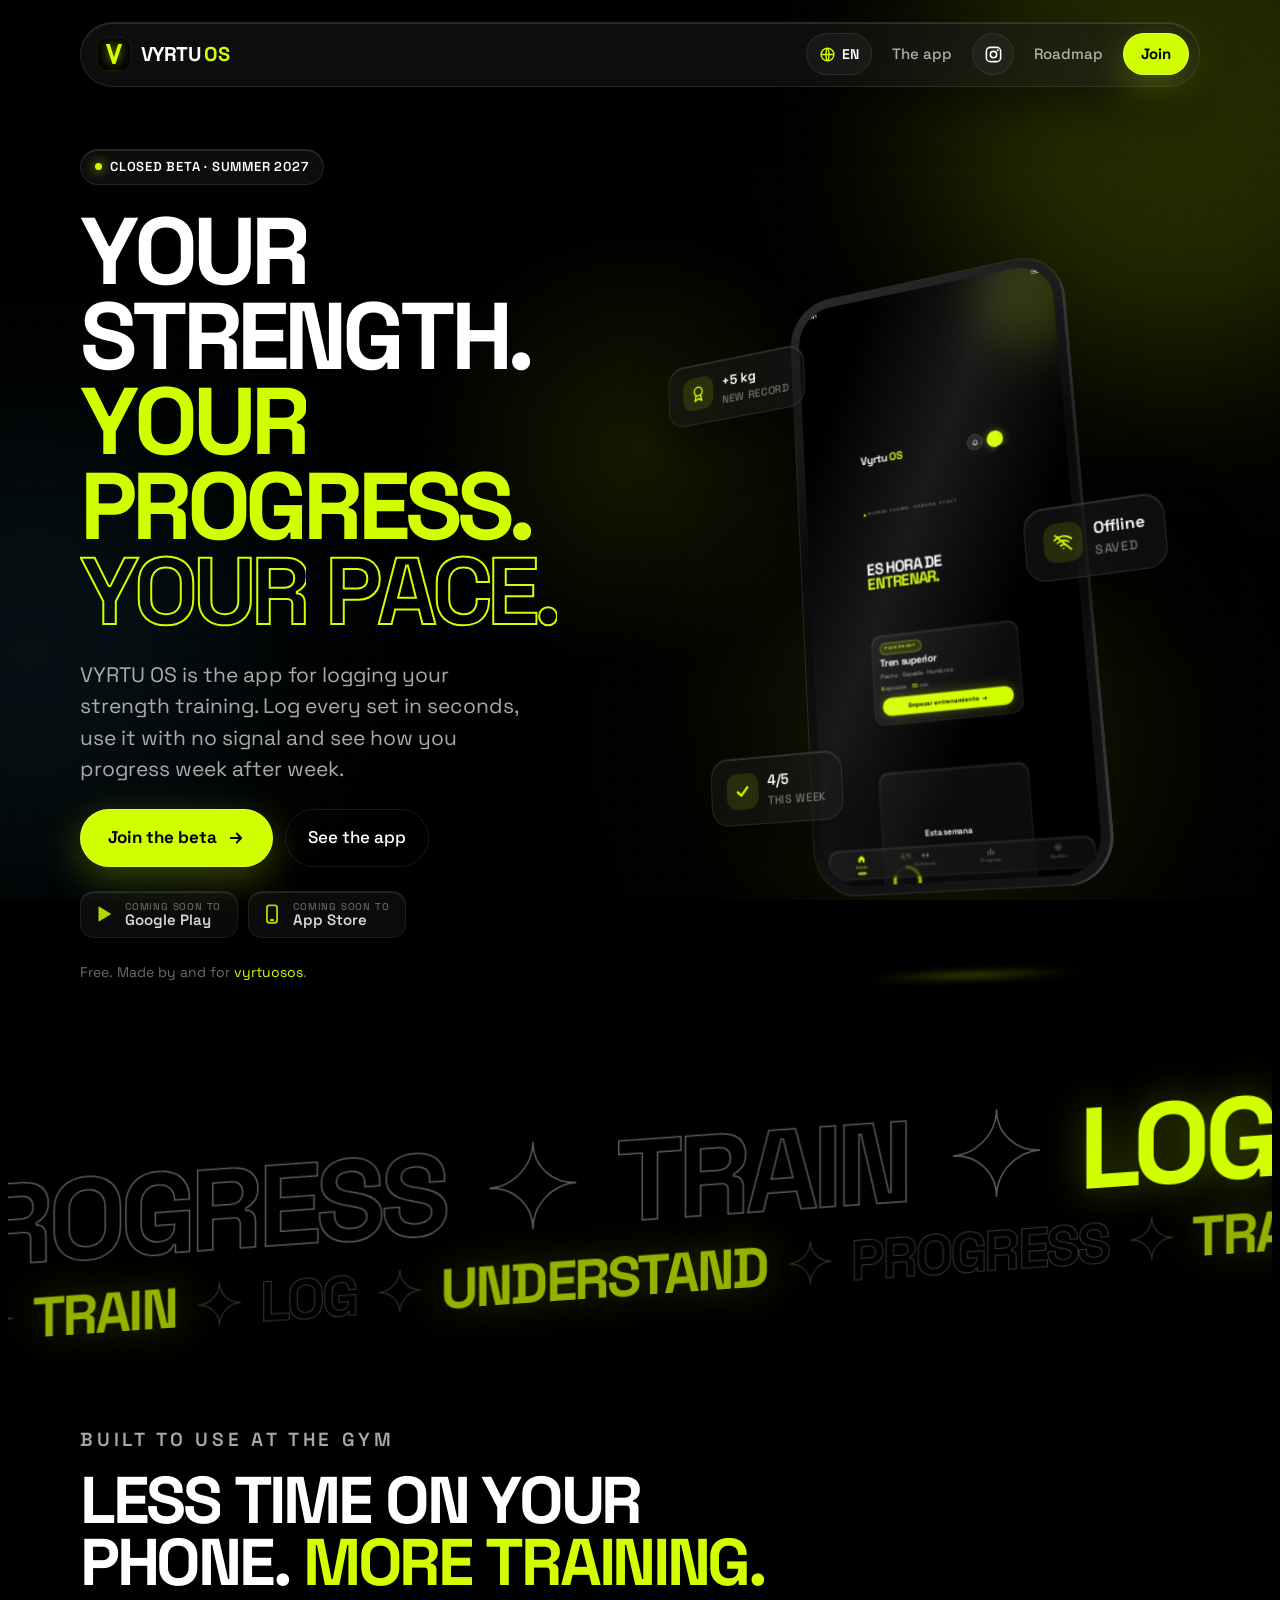
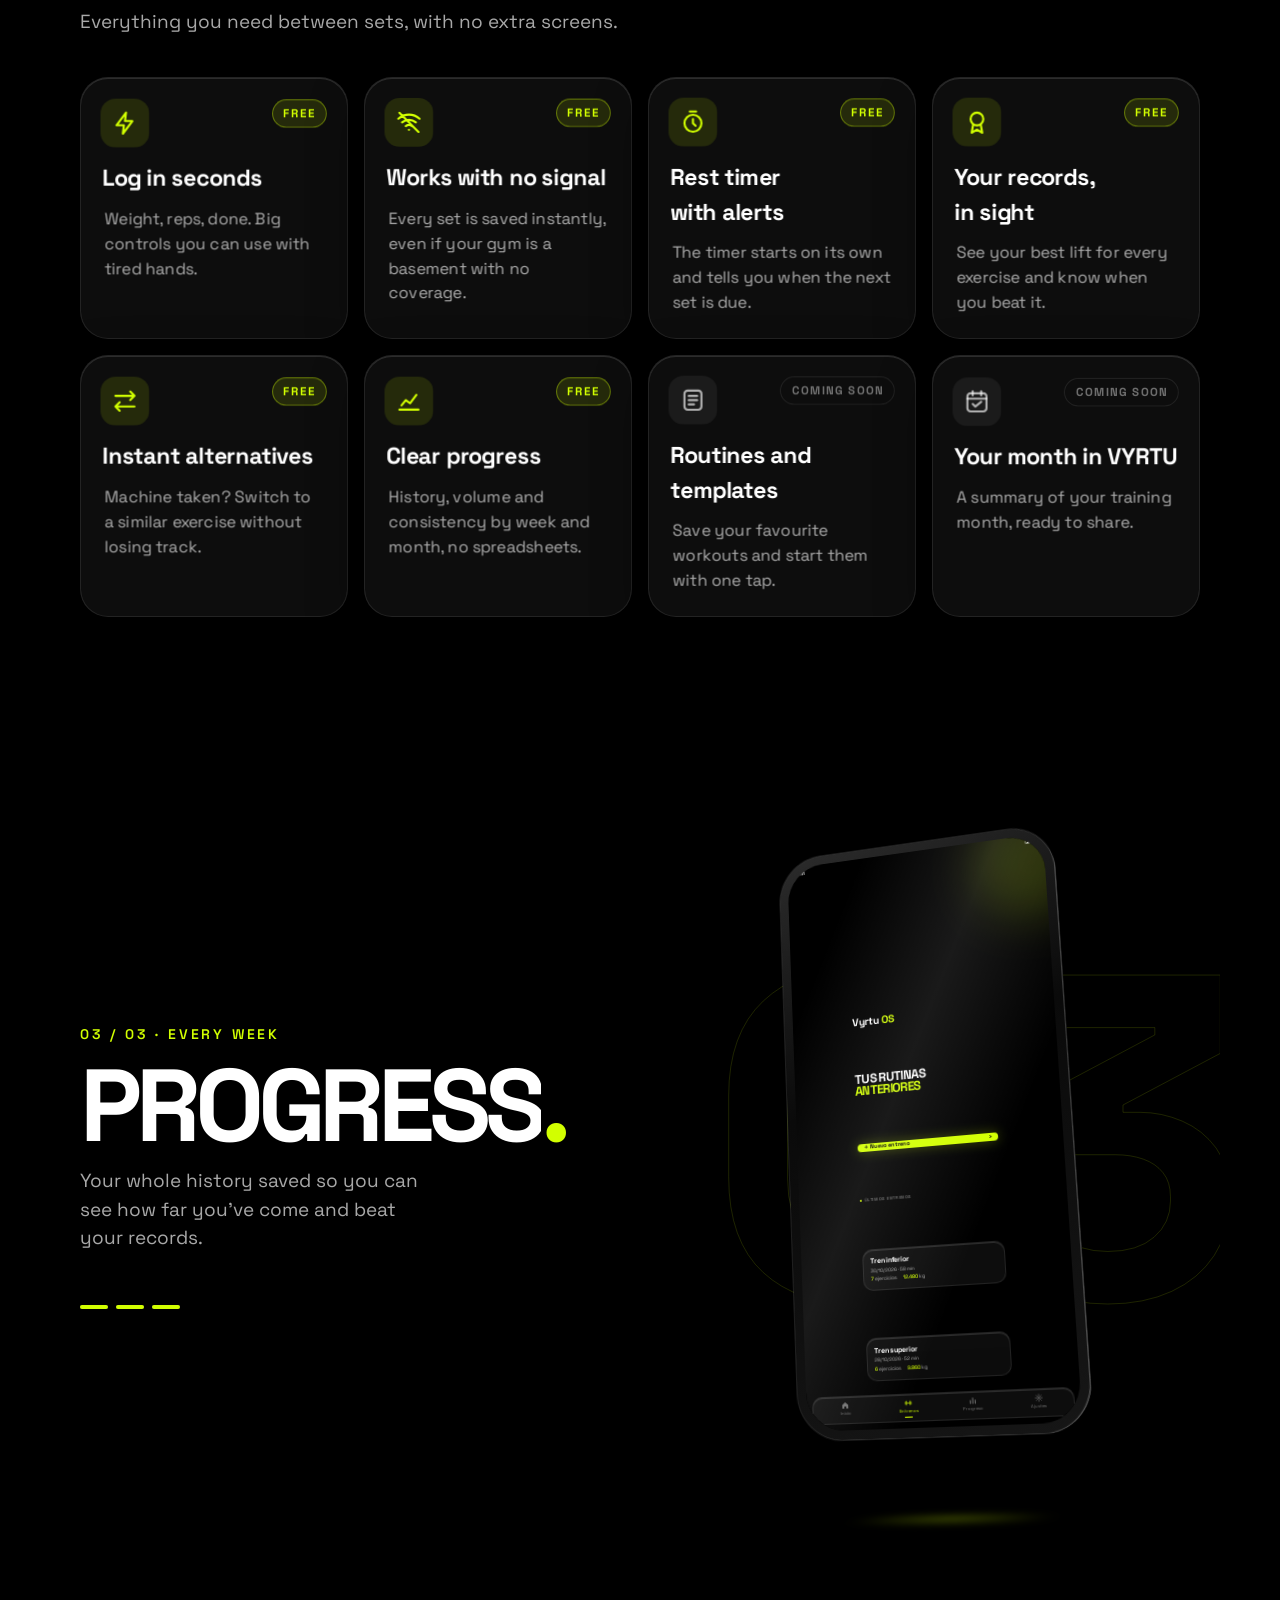
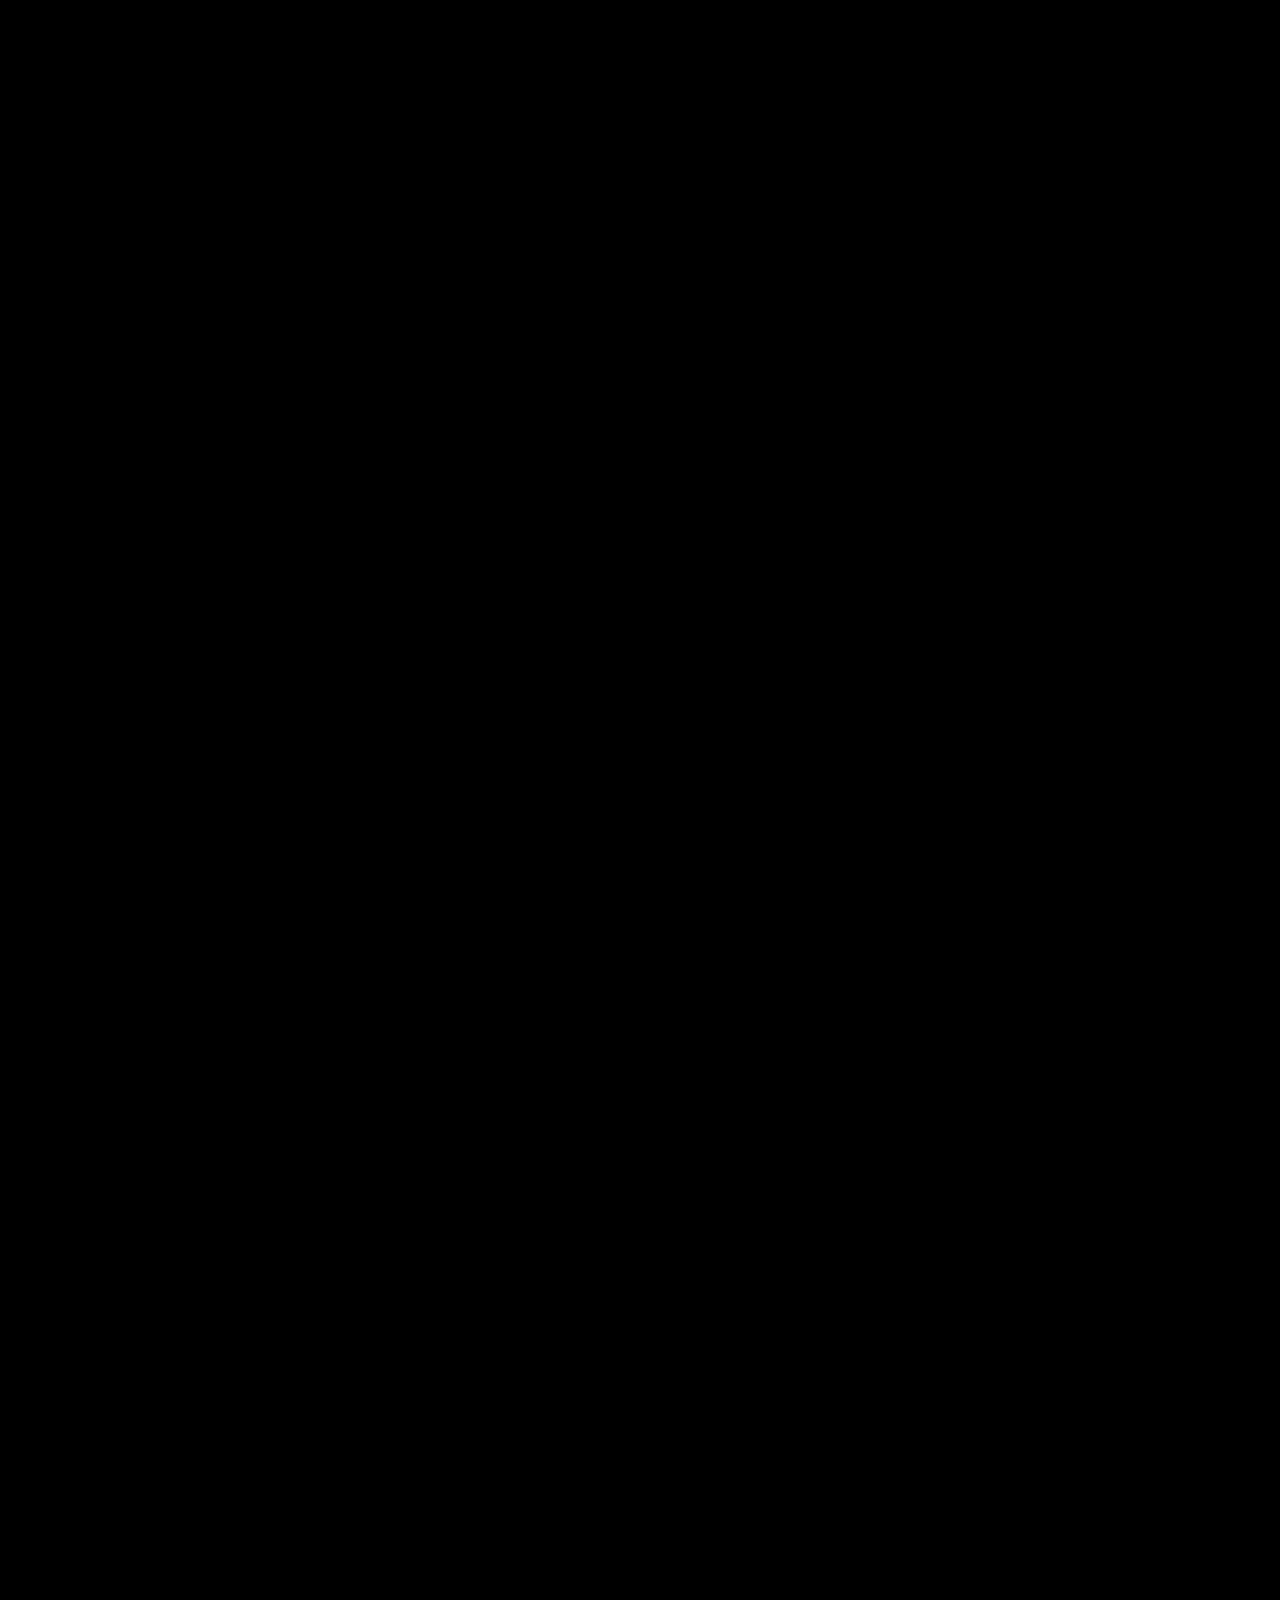
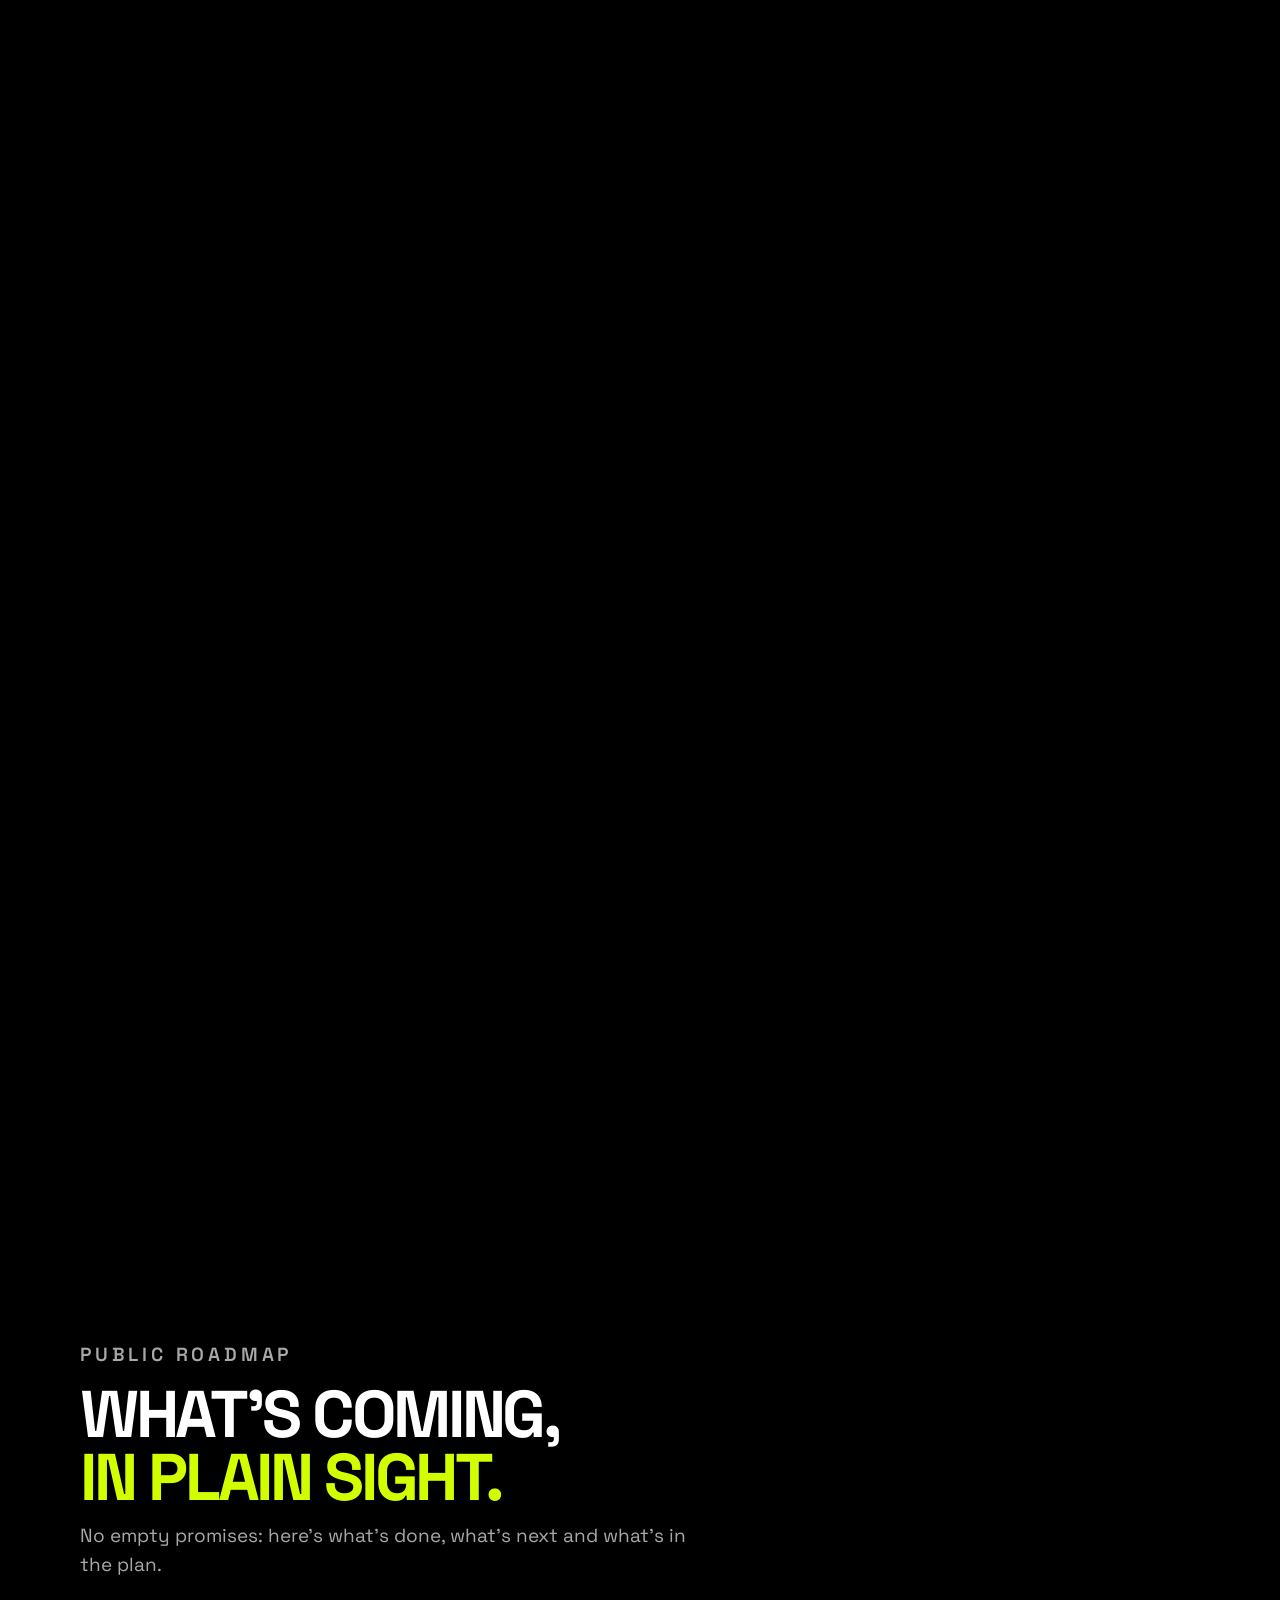
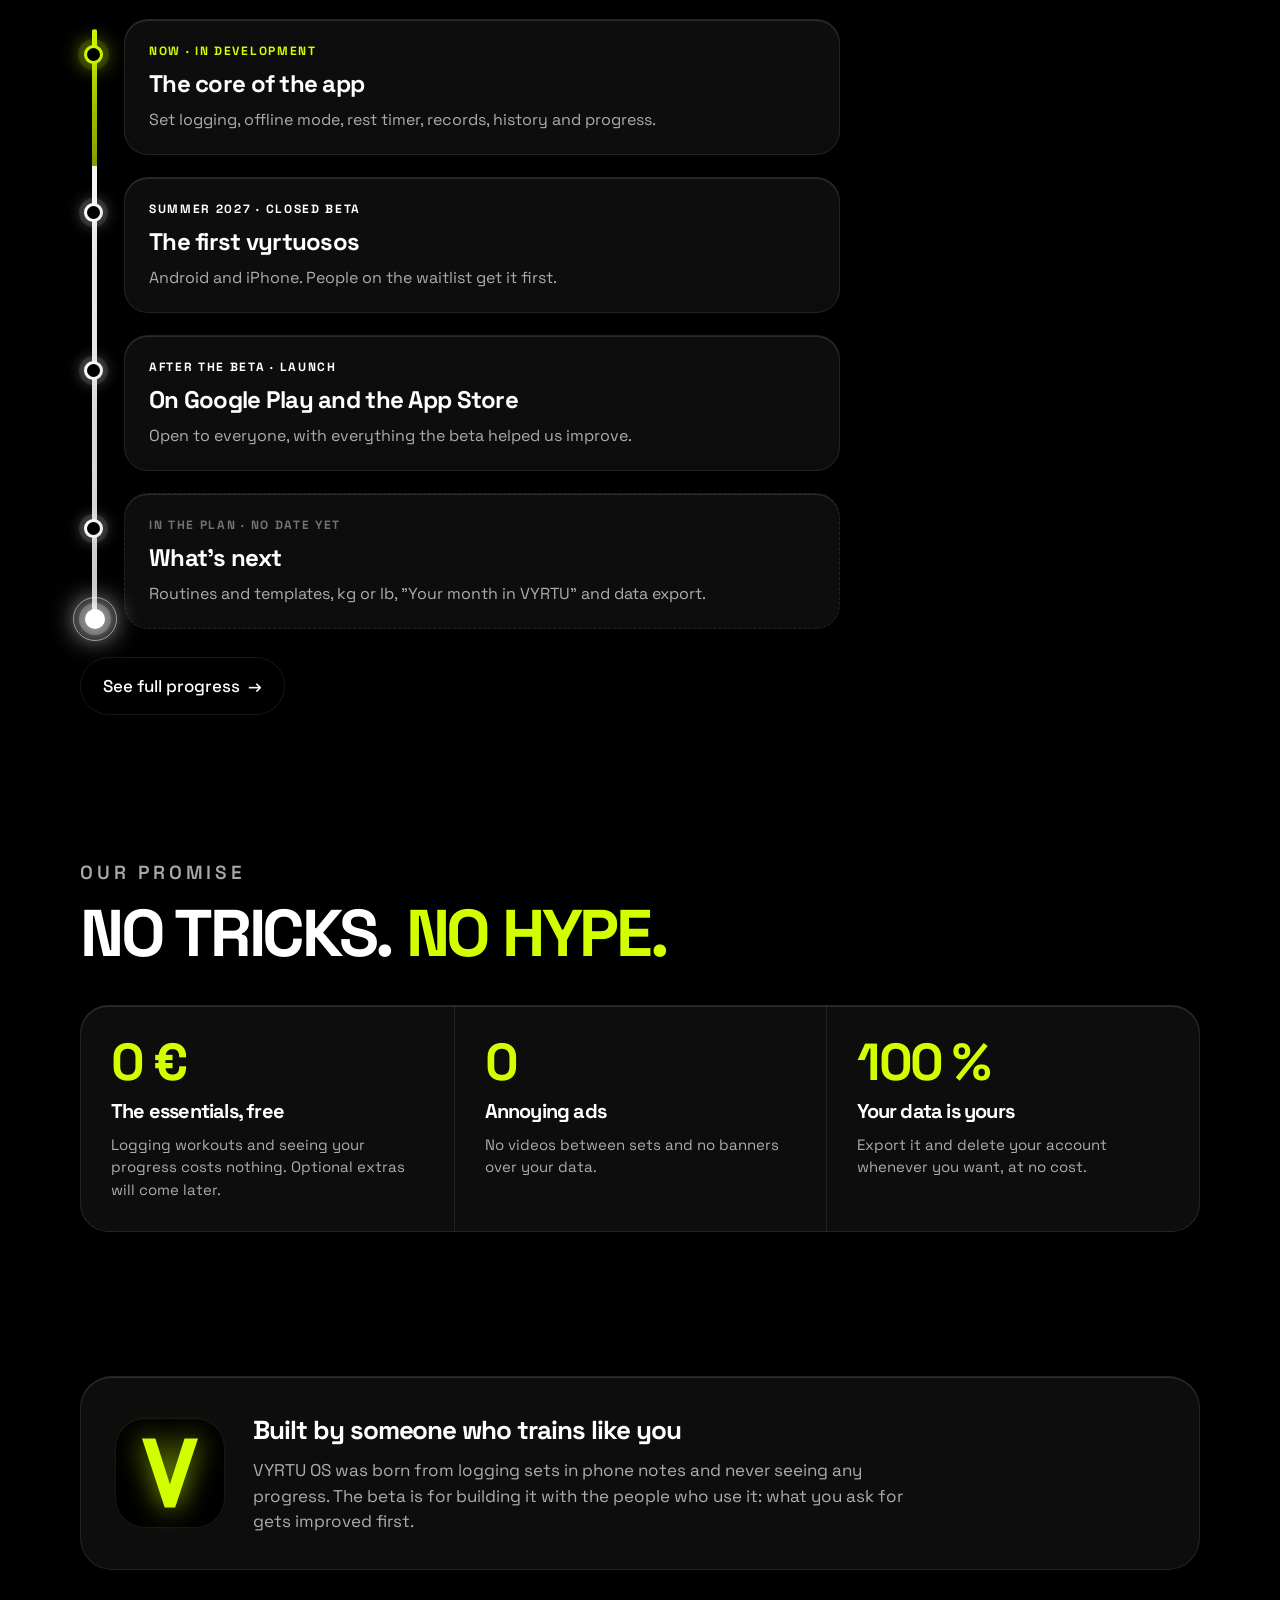
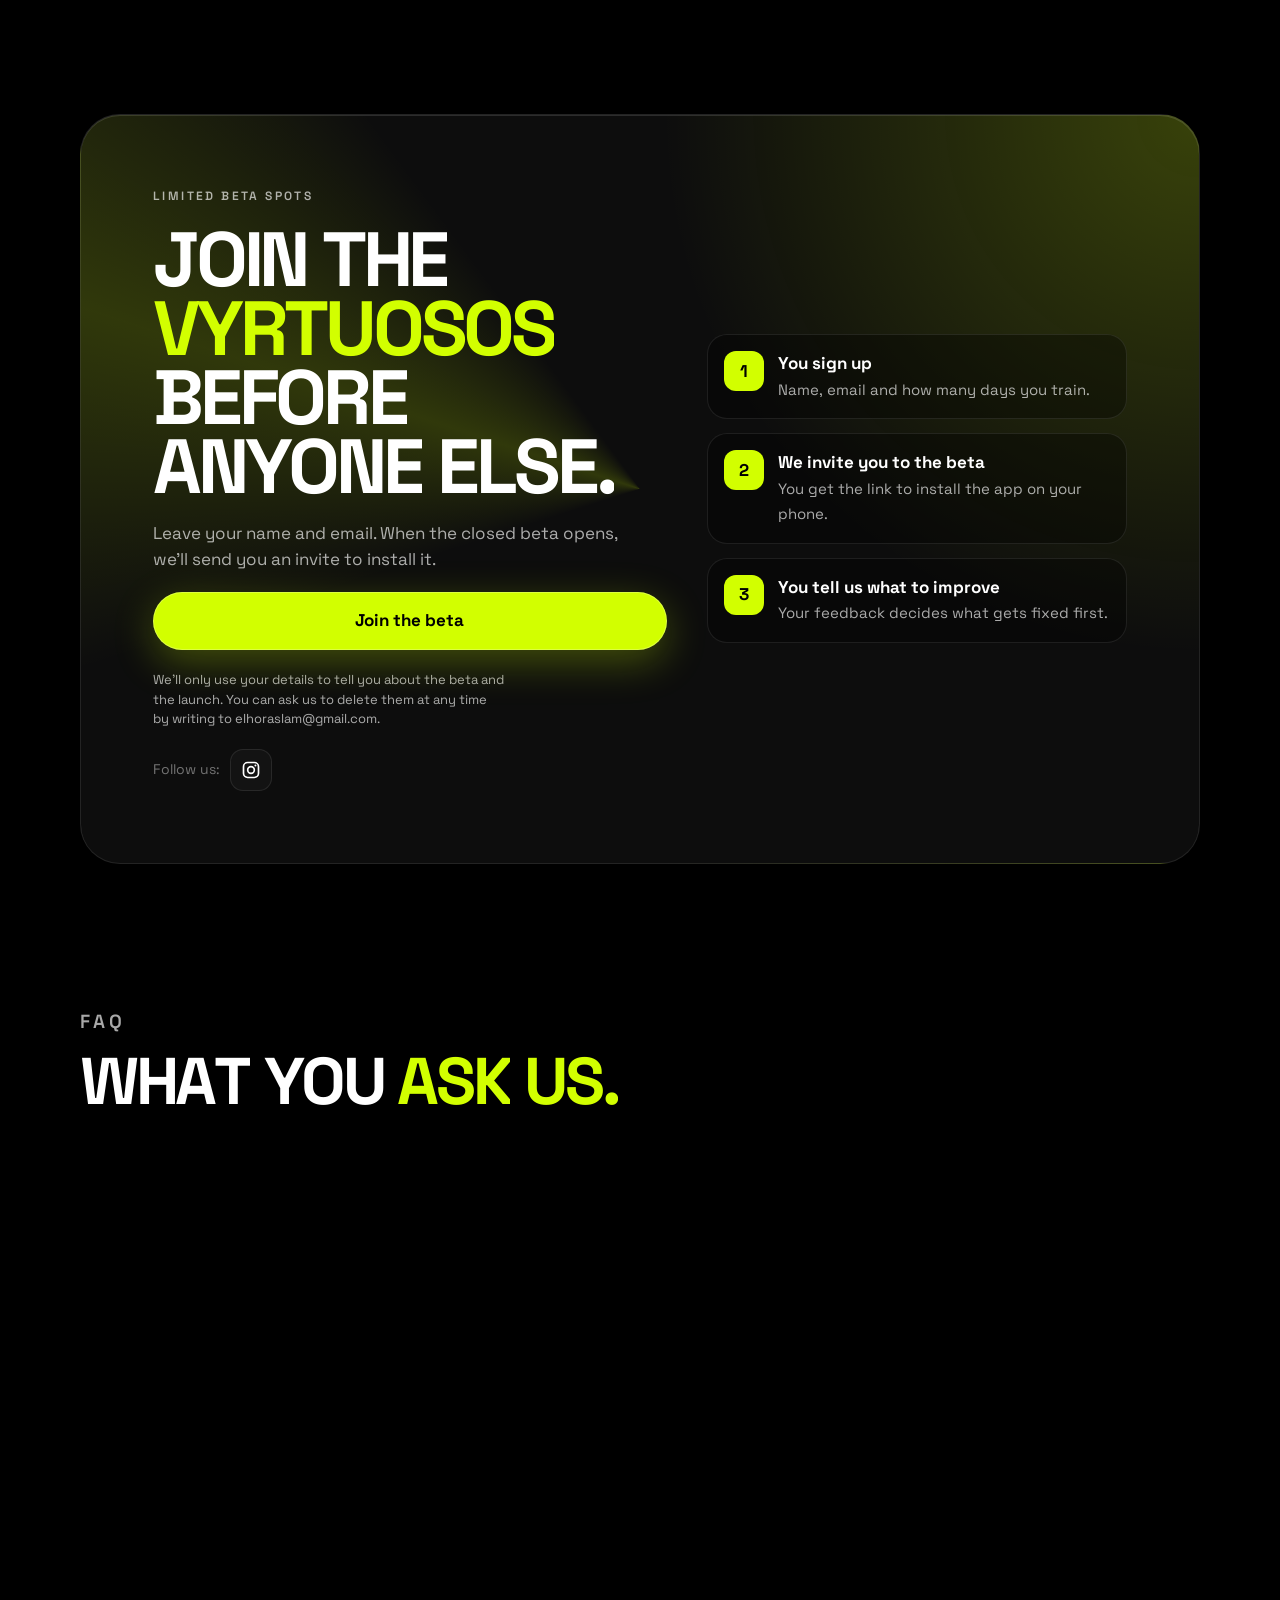
==== commit 15058142: "Add files via upload" ====
--- a/index.html
+++ b/index.html
@@ -1,337 +1,424 @@
-<!doctype html>
-<html lang="es">
-<head>
-  <meta charset="utf-8">
-  <meta name="viewport" content="width=device-width, initial-scale=1">
-  <title>Vyrtu Corporation</title>
-  <meta name="description" content="Vyrtu Corporation: VyrtuOS en desarrollo, NutriOS y una línea de ropa en camino. Hoja de ruta y lista de espera.">
-  <meta name="theme-color" content="#0a0a0a">
-  <meta property="og:title" content="Vyrtu Corporation">
-  <meta property="og:description" content="Software, nutrición y moda con criterio propio.">
-  <meta property="og:type" content="website">
-  <link rel="icon" href="favicon.svg" type="image/svg+xml">
-  <link rel="preconnect" href="https://fonts.googleapis.com">
-  <link rel="preconnect" href="https://fonts.gstatic.com" crossorigin>
-  <link rel="stylesheet" href="https://fonts.googleapis.com/css2?family=Space+Grotesk:wght@400;500;600;700&display=swap">
-  <script>try{if(sessionStorage.getItem('vyrtu-wipe')){document.documentElement.classList.add('arrive');sessionStorage.removeItem('vyrtu-wipe')}}catch(e){}</script>
-  <link rel="stylesheet" href="css/styles.css">
-  <link rel="stylesheet" href="css/effects.css">
-  <script src="js/config.js"></script>
-  <script src="js/waitlist.js" defer></script>
-  <script src="js/main.js" defer></script>
-  <script src="js/effects.js" defer></script>
-</head>
-<body>
-  <div class="ambient" aria-hidden="true"><div class="orb orb--a"></div><div class="orb orb--b"></div><div class="orb orb--c"></div></div>
-  <div class="grain" aria-hidden="true"></div>
-  <div class="spot" aria-hidden="true"></div>
-  <div class="progress" aria-hidden="true"></div>
-
-  <a class="skip-link" href="#productos">Saltar al contenido</a>
-
-  <header class="top">
-    <div class="wrap">
-      <div class="bar glass">
-        <a class="brand" href="index.html" aria-label="Vyrtu Corporation, inicio">
-          <span class="vmark" aria-hidden="true">
-            <svg viewBox="330 287 365 450"><polygon fill="#C6FF3D" points="330,287 417,287 512,585 607,287 695,287 546,737 478,737"/></svg>
-          </span>
-          <span>VYRTU <span class="lima">CORP</span></span>
-        </a>
-
-        <nav class="nav-r" aria-label="Secciones">
-          <span class="lg-indicator" aria-hidden="true"></span>
-          <a class="navlink" href="#productos">Productos</a>
-          <a class="navlink" href="#principios">Principios</a>
-          <a class="navlink" href="#proximamente">Próximamente</a>
-          <a class="navlink" href="hoja-de-ruta.html">Hoja de ruta</a>
-          <a class="navico" href="https://www.instagram.com/vyrtu_os/" target="_blank" rel="noopener" aria-label="Instagram de VYRTU">
-            <svg viewBox="0 0 24 24" fill="none" stroke="currentColor" stroke-width="2" aria-hidden="true"><rect x="3" y="3" width="18" height="18" rx="5"/><circle cx="12" cy="12" r="4"/><circle cx="17.3" cy="6.7" r="1.2" fill="currentColor" stroke="none"/></svg>
-          </a>
-          <a class="btn btn--sm" href="#lista">Lista de espera</a>
-          <button class="nav__toggle" type="button" aria-expanded="false" aria-controls="menu-movil" aria-label="Abrir menú">
-            <span></span><span></span>
-          </button>
-        </nav>
-      </div>
-
-      <ul class="nav__menu" id="menu-movil" hidden>
-        <li><a href="#productos">Productos</a></li>
-        <li><a href="#principios">Principios</a></li>
-        <li><a href="#proximamente">Próximamente</a></li>
-        <li><a href="hoja-de-ruta.html">Hoja de ruta</a></li>
-        <li><a href="#lista">Lista de espera</a></li>
-      </ul>
-    </div>
-  </header>
-
-  <main>
-    <!-- HERO -->
-    <section class="hero">
-      <div class="hero__grid">
-        <div class="hero__copy">
-          <p class="eyebrow reveal" data-scramble>Vyrtu Corporation</p>
-          <h1 class="h1 reveal" data-words>Tecnología y ropa, <span class="accent accent-wipe">con criterio propio.</span></h1>
-          <p class="lead reveal" style="--d:240ms">Diseñamos software para organizar tu día, nutrición con sentido y prendas pensadas para durar. Empezamos por VyrtuOS.</p>
-          <div class="hero__actions reveal" style="--d:360ms">
-            <a class="btn" href="#productos">Ver productos</a>
-            <a class="btn-ghost" href="#lista">Apuntarme a la lista</a>
-          </div>
-        </div>
-
-        <div class="reveal" style="--d:200ms" aria-hidden="true">
-          <div class="stage">
-            <div class="rig">
-              <div class="cube">
-                <div class="face face--front face--accent">
-                  <svg viewBox="330 287 365 450"><polygon fill="#0A0A0A" points="330,287 417,287 512,585 607,287 695,287 546,737 478,737"/></svg>
-                </div>
-                <div class="face face--back face--mono">Vyrtu</div>
-                <div class="face face--right face--mono">OS</div>
-                <div class="face face--left face--mono">2026</div>
-                <div class="face face--top face--mono">Criterio</div>
-                <div class="face face--bottom face--mono">Corp</div>
-              </div>
-            </div>
-            <div class="floor"></div>
-            <span class="float-chip glass float-chip--a"><i></i>VyrtuOS · en desarrollo</span>
-            <span class="float-chip glass float-chip--b"><i></i>Lista de espera abierta</span>
-            <span class="float-chip glass float-chip--c"><i></i>NutriOS · pronto</span>
-          </div>
-        </div>
-      </div>
-    </section>
-
-    <!-- BANDA CINÉTICA -->
-    <div class="band" aria-hidden="true">
-      <div class="band__track">
-        <span class="band__item band__item--fill">VyrtuOS</span>
-        <span class="band__item band__item--outline">Criterio propio</span>
-        <span class="band__item band__item--outline">NutriOS</span>
-        <span class="band__item band__item--fill">Ropa</span>
-        <span class="band__item band__item--outline">Sin letra pequeña</span>
-        <span class="band__item band__item--fill">VyrtuOS</span>
-        <span class="band__item band__item--outline">Criterio propio</span>
-        <span class="band__item band__item--outline">NutriOS</span>
-        <span class="band__item band__item--fill">Ropa</span>
-        <span class="band__item band__item--outline">Sin letra pequeña</span>
-      </div>
-    </div>
-
-    <!-- 01 PRODUCTOS -->
-    <section class="section" id="productos">
-      <div class="wrap">
-        <div class="section__head">
-          <p class="eyebrow reveal"><span class="lima">01/</span> Productos</p>
-          <h2 class="h2 reveal" data-words>Lo que estamos construyendo.</h2>
-        </div>
-
-        <ul class="cards">
-          <li class="reveal">
-            <article class="card card--active" data-tilt>
-              <p class="card__cat">Software</p>
-              <h3 class="card__title">VyrtuOS</h3>
-              <p class="card__text">Un sistema para organizar tu trabajo y tus herramientas desde un solo panel.</p>
-              <span class="chip chip--on">En desarrollo</span>
-            </article>
-          </li>
-          <li class="reveal" style="--d:100ms">
-            <article class="card card--disabled" aria-disabled="true">
-              <p class="card__cat">Nutrición</p>
-              <h3 class="card__title">NutriOS</h3>
-              <p class="card__text">Planificación de comidas y seguimiento de objetivos, sin dietas genéricas.</p>
-              <span class="chip">Próximamente</span>
-            </article>
-          </li>
-          <li class="reveal" style="--d:200ms">
-            <article class="card card--disabled" aria-disabled="true">
-              <p class="card__cat">Moda</p>
-              <h3 class="card__title">Ropa</h3>
-              <p class="card__text">Prendas básicas de corte limpio, producidas en tiradas cortas.</p>
-              <span class="chip">Próximamente</span>
-            </article>
-          </li>
-        </ul>
-      </div>
-    </section>
-
-    <!-- 02 PRINCIPIOS -->
-    <section class="section" id="principios">
-      <div class="wrap">
-        <div class="section__head">
-          <p class="eyebrow reveal"><span class="lima">02/</span> Principios</p>
-          <h2 class="h2 reveal" data-words>Cuatro reglas que no negociamos.</h2>
-        </div>
-
-        <ol class="principles">
-          <li class="principle reveal">
-            <span class="principle__n">01</span>
-            <h3 class="principle__title">Privacidad por defecto</h3>
-            <p class="principle__text">Recogemos lo mínimo necesario y explicamos para qué lo usamos.</p>
-          </li>
-          <li class="principle reveal" style="--d:80ms">
-            <span class="principle__n">02</span>
-            <h3 class="principle__title">Diseño sobrio</h3>
-            <p class="principle__text">Menos ruido visual. La herramienta importa más que la decoración.</p>
-          </li>
-          <li class="principle reveal" style="--d:160ms">
-            <span class="principle__n">03</span>
-            <h3 class="principle__title">Hecho para durar</h3>
-            <p class="principle__text">Software mantenible y productos físicos que no se tiran al año.</p>
-          </li>
-          <li class="principle reveal" style="--d:240ms">
-            <span class="principle__n">04</span>
-            <h3 class="principle__title">Sin letra pequeña</h3>
-            <p class="principle__text">Precios y condiciones claros antes de cualquier compromiso.</p>
-          </li>
-        </ol>
-      </div>
-    </section>
-
-    <!-- 03 PRÓXIMAMENTE -->
-    <section class="section" id="proximamente">
-      <div class="wrap">
-        <div class="section__head">
-          <p class="eyebrow reveal"><span class="lima">03/</span> Próximamente</p>
-          <h2 class="h2 reveal" data-words>Lo que viene después.</h2>
-        </div>
-
-        <ul class="roadmap">
-          <li class="reveal">
-            <span class="eyebrow">01</span>
-            <div>
-              <h3 class="roadmap__title">NutriOS</h3>
-              <p class="roadmap__text">Primer acceso para la lista de espera.</p>
-            </div>
-          </li>
-          <li class="reveal" style="--d:100ms">
-            <span class="eyebrow">02</span>
-            <div>
-              <h3 class="roadmap__title">Ropa</h3>
-              <p class="roadmap__text">Avisos de la primera tirada y de los drops.</p>
-            </div>
-          </li>
-          <li class="reveal" style="--d:200ms">
-            <span class="eyebrow">03</span>
-            <div>
-              <h3 class="roadmap__title">VyrtuOS</h3>
-              <p class="roadmap__text">Versión de pruebas cuando esté lista.</p>
-            </div>
-          </li>
-        </ul>
-      </div>
-    </section>
-
-    <!-- LISTA DE ESPERA (bloque de la v2) -->
-    <section id="lista" class="section">
-      <div class="wrap">
-        <div class="join glass reveal">
-          <div class="join-copy">
-            <p class="eyebrow">Lista de espera</p>
-            <h2>Únete a los <span class="lima">primeros.</span></h2>
-            <p>Elige por qué producto empiezas. Cuando haya novedades, te avisamos por email. Sin spam ni listas compartidas.</p>
-            <p class="legal">Solo usaremos tu email para avisarte. Puedes pedir que lo borremos cuando quieras. Lo explicamos en la <a href="privacidad.html">política de privacidad</a>.</p>
-          </div>
-
-          <div>
-            <ol class="steps" style="margin-bottom:28px">
-              <li><div><b>Te apuntas</b><span>Email y el producto que te interesa.</span></div></li>
-              <li><div><b>Te avisamos</b><span>Cuando un producto esté listo, recibes el aviso.</span></div></li>
-              <li><div><b>Nos cuentas qué mejorar</b><span>Tu feedback decide qué se arregla primero.</span></div></li>
-            </ol>
-
-            <form class="form" id="wl-form" novalidate>
-              <div class="field">
-                <label class="label" for="wl-email">Email</label>
-                <input class="input" id="wl-email" name="email" type="email" autocomplete="email" maxlength="254" placeholder="tu@email.com" aria-describedby="wl-email-error">
-                <p class="error" id="wl-email-error" hidden></p>
-              </div>
-
-              <fieldset class="field">
-                <legend class="label">Me interesa</legend>
-                <div class="chips">
-                  <label class="choice"><input type="radio" name="interes" value="vyrtuos"><span>VyrtuOS</span></label>
-                  <label class="choice choice--off" data-no-disponible="NutriOS"><input type="radio" name="interes" value="nutrios" disabled aria-disabled="true"><span>NutriOS</span></label>
-                  <label class="choice choice--off" data-no-disponible="Ropa"><input type="radio" name="interes" value="ropa" disabled aria-disabled="true"><span>Ropa</span></label>
-                </div>
-                <p class="error" id="wl-interes-error" hidden></p>
-                <p class="error" id="wl-disponible" role="status" hidden></p>
-              </fieldset>
-
-              <div class="field">
-                <label class="check">
-                  <input type="checkbox" name="consentimiento">
-                  <span>Acepto que guardéis mi email para avisarme. Lo explico en la <a href="privacidad.html">política de privacidad</a>.</span>
-                </label>
-                <p class="error" id="wl-consent-error" hidden></p>
-              </div>
-
-              <div class="hp" aria-hidden="true">
-                <label>No rellenar <input name="website" tabindex="-1" autocomplete="off"></label>
-              </div>
-
-              <div class="form__actions">
-                <button class="btn" type="submit" id="wl-submit">Apuntarme</button>
-                <p class="form__status" id="wl-status" role="status" aria-live="polite"></p>
-              </div>
-            </form>
-
-            <div class="success" id="wl-success" role="status" tabindex="-1" hidden>
-              <p>¡Listo! Estás en la lista.</p>
-              <p>Te avisaremos cuando haya novedades de la opción que elegiste.</p>
-            </div>
-          </div>
-        </div>
-      </div>
-    </section>
-
-    <!-- 04 HOJA DE RUTA: página propia -->
-    <section class="section" id="hoja-de-ruta">
-      <div class="wrap">
-        <div class="section__head">
-          <p class="eyebrow reveal"><span class="lima">04/</span> Hoja de ruta</p>
-          <h2 class="h2 reveal" data-words>Así va VyrtuOS.</h2>
-        </div>
-        <a class="road-link glass reveal" href="hoja-de-ruta.html">
-          <div>
-            <h3>Ver la hoja de ruta</h3>
-            <p>Qué está hecho, en qué estamos ahora y qué viene después.</p>
-          </div>
-          <span class="arrow" aria-hidden="true">→</span>
-        </a>
-      </div>
-    </section>
-
-    <!-- CTA FINAL -->
-    <section class="cta">
-      <div class="wrap cta__inner">
-        <h2 class="h2 reveal" data-words>¿Quieres ser de los <span class="accent accent-wipe">primeros?</span></h2>
-        <p class="lead reveal" style="--d:120ms">Apúntate a la lista y elige por qué producto empiezas.</p>
-        <div class="reveal" style="--d:240ms">
-          <a class="btn" href="#lista">Unirme a la lista</a>
-        </div>
-      </div>
-    </section>
-  </main>
-
-  <footer class="footer">
-    <div class="wrap footer__inner">
-      <div>
-        <p class="footer__name">VYRTU CORPORATION</p>
-        <p class="footer__tag">Software, nutrición y moda con criterio propio.</p>
-      </div>
-      <nav class="footer__links" aria-label="Pie de página">
-        <a href="#productos">Productos</a>
-        <a href="#principios">Principios</a>
-        <a href="#proximamente">Próximamente</a>
-        <a href="hoja-de-ruta.html">Hoja de ruta</a>
-        <a href="#lista">Lista de espera</a>
-      </nav>
-      <div class="footer__legal">
-        <a href="privacidad.html">Privacidad</a>
-        <p class="footer__copy">© 2026 Vyrtu Corporation</p>
-      </div>
-    </div>
-  </footer>
-</body>
-</html>
+<!doctype html>
+<html lang="es">
+<head>
+<meta charset="utf-8">
+<meta name="viewport" content="width=device-width,initial-scale=1,viewport-fit=cover">
+<title>VYRTU OS · Lista de espera</title>
+<meta name="description" content="VYRTU OS: registra cada serie en segundos, incluso sin conexión, y mira cómo progresas. Apúntate a la beta.">
+<meta name="theme-color" content="#000000">
+<meta property="og:title" content="VYRTU OS · Es hora de entrenar.">
+<meta property="og:description" content="La app para registrar tus entrenos de fuerza. Apúntate a la beta.">
+<meta property="og:type" content="website">
+<link rel="icon" href="data:image/svg+xml,%3Csvg xmlns='http://www.w3.org/2000/svg' viewBox='0 0 64 64'%3E%3Crect width='64' height='64' rx='14' fill='%23000'/%3E%3Cpolygon fill='%23D2FF00' points='14,12 24,12 32,38 40,12 50,12 37,52 27,52'/%3E%3C/svg%3E">
+<link rel="preconnect" href="https://fonts.googleapis.com">
+<link rel="preconnect" href="https://fonts.gstatic.com" crossorigin>
+<link rel="stylesheet" href="https://fonts.googleapis.com/css2?family=Space+Grotesk:wght@400;500;600;700&display=swap">
+<script>try{if(sessionStorage.getItem('vyrtu-wipe')){document.documentElement.classList.add('arrive');sessionStorage.removeItem('vyrtu-wipe')}}catch(e){}</script>
+<link rel="stylesheet" href="styles.css">
+<link rel="prefetch" href="progreso.html">
+<script src="i18n.js" defer></script>
+<script src="script.js" defer></script>
+</head>
+<body>
+<div class="orbs" aria-hidden="true"><div class="orb a"></div><div class="orb b"></div><div class="orb c"></div></div>
+<div class="grain" aria-hidden="true"></div>
+<div class="spot" id="spot" aria-hidden="true"></div>
+<div class="progress" id="progress" aria-hidden="true"></div>
+
+<svg width="0" height="0" style="position:absolute" aria-hidden="true">
+  <defs>
+    <symbol id="v" viewBox="330 287 365 450"><polygon fill="#D2FF00" points="330,287 417,287 512,585 607,287 695,287 546,737 478,737"/></symbol>
+    <symbol id="chk" viewBox="0 0 24 24"><path d="M5 12.5 10 17 19 7" fill="none" stroke="currentColor" stroke-width="3" stroke-linecap="round" stroke-linejoin="round"/></symbol>
+    <symbol id="db" viewBox="0 0 24 24"><path d="M6.5 6.5v11M17.5 6.5v11M3.5 9v6M20.5 9v6M6.5 12h11" fill="none" stroke="currentColor" stroke-width="2" stroke-linecap="round"/></symbol>
+    <symbol id="home" viewBox="0 0 24 24"><path d="M3 10.5 12 3l9 7.5V20a1 1 0 0 1-1 1h-5v-6H9v6H4a1 1 0 0 1-1-1z" fill="currentColor"/></symbol>
+    <symbol id="chart" viewBox="0 0 24 24"><path d="M5 20V12M12 20V5M19 20v-9" fill="none" stroke="currentColor" stroke-width="3" stroke-linecap="round"/></symbol>
+    <symbol id="gear" viewBox="0 0 24 24"><circle cx="12" cy="12" r="3.2" fill="none" stroke="currentColor" stroke-width="2"/><path d="M12 2.5v3M12 18.5v3M2.5 12h3M18.5 12h3M5.3 5.3l2.1 2.1M16.6 16.6l2.1 2.1M5.3 18.7l2.1-2.1M16.6 7.4l2.1-2.1" stroke="currentColor" stroke-width="2" stroke-linecap="round"/></symbol>
+    <symbol id="bell" viewBox="0 0 24 24"><path d="M6 16V11a6 6 0 0 1 12 0v5l1.5 2h-15zM10 21h4" fill="none" stroke="currentColor" stroke-width="2" stroke-linecap="round" stroke-linejoin="round"/></symbol>
+    <symbol id="trophy" viewBox="0 0 24 24"><circle cx="12" cy="9" r="6" fill="none" stroke="currentColor" stroke-width="2"/><path d="M8.5 14 7 22l5-3 5 3-1.5-8" fill="none" stroke="currentColor" stroke-width="2" stroke-linejoin="round"/></symbol>
+    <symbol id="wifi" viewBox="0 0 24 24"><path d="M2 8.5a15 15 0 0 1 20 0M5.5 12a10 10 0 0 1 13 0M9 15.5a5 5 0 0 1 6 0M12 19h.01M3 3l18 18" fill="none" stroke="currentColor" stroke-width="2" stroke-linecap="round"/></symbol>
+    <symbol id="ig" viewBox="0 0 24 24"><rect x="3" y="3" width="18" height="18" rx="5" fill="none" stroke="currentColor" stroke-width="2"/><circle cx="12" cy="12" r="4" fill="none" stroke="currentColor" stroke-width="2"/><circle cx="17.3" cy="6.7" r="1.2" fill="currentColor"/></symbol>
+    <symbol id="tt" viewBox="0 0 24 24"><path d="M14 3v11.5a3.5 3.5 0 1 1-3.5-3.5M14 3c.5 2.6 2.4 4.4 5 4.6" fill="none" stroke="currentColor" stroke-width="2" stroke-linecap="round" stroke-linejoin="round"/></symbol>
+  </defs>
+</svg>
+
+<!-- Trasera del móvil, se reutiliza en los dos teléfonos -->
+<template id="backTpl">
+  <div class="face back" aria-hidden="true">
+    <div class="cam"><i></i><i></i><i></i></div>
+    <svg class="back-logo" viewBox="330 287 365 450"><use href="#v"/></svg>
+    <div class="back-name">VYRTU OS</div>
+  </div>
+</template>
+
+<div class="page">
+<header class="top">
+  <div class="wrap">
+    <div class="bar glass">
+      <a class="brand" href="#inicio" aria-label="VYRTU OS, inicio">
+        <span class="vmark"><svg aria-hidden="true"><use href="#v"/></svg></span>
+        <span>VYRTU <span class="lima">OS</span></span>
+      </a>
+      <nav class="nav-r" aria-label="Secciones">
+        <div class="lang" id="lang">
+          <button class="lang-btn" id="langBtn" aria-haspopup="true" aria-expanded="false" aria-label="Idioma / Language">
+            <svg viewBox="0 0 24 24" aria-hidden="true"><circle cx="12" cy="12" r="9" fill="none" stroke="currentColor" stroke-width="2"/><path d="M3 12h18M12 3c2.8 3 2.8 15 0 18M12 3c-2.8 3-2.8 15 0 18" fill="none" stroke="currentColor" stroke-width="2"/></svg>
+            <span id="langCur">ES</span>
+          </button>
+          <ul class="lang-menu glass" id="langMenu" hidden>
+            <li><button data-lang="es">Español</button></li>
+            <li><button data-lang="en">English</button></li>
+            <li><button data-lang="pt">Português</button></li>
+            <li><button data-lang="it">Italiano</button></li>
+          </ul>
+        </div>
+        <a data-i18n="nav.app" class="navlink" href="#app">La app</a>
+        <a class="navico" data-ig href="https://www.instagram.com/vyrtu_os/" target="_blank" rel="noopener" aria-label="Instagram de VYRTU"><svg aria-hidden="true"><use href="#ig"/></svg></a>
+        <a data-i18n="nav.road" class="navlink" href="progreso.html">Hoja de ruta</a>
+        <a data-i18n="nav.join" class="btn sm" href="#apuntarse">Apuntarme</a>
+      </nav>
+    </div>
+  </div>
+</header>
+
+<main id="inicio">
+  <!-- HERO -->
+  <div class="wrap hero">
+    <div class="hero-copy" id="heroCopy">
+      <span class="pill glass"><span class="dot"></span><span data-i18n="hero.pill" data-fx="scramble" data-delay="200">BETA CERRADA · VERANO 2027</span></span>
+      <h1><span data-i18n="hero.l1" data-fx="rise" style="--d:150ms">Tu fuerza.</span><br><span data-i18n="hero.l2" data-fx="rise" class="lima" style="--d:400ms">Tu progreso.</span><br><span data-i18n="hero.l3" data-fx="rise" class="outline" style="--d:650ms">Tu ritmo.</span></h1>
+      <p data-i18n="hero.lead" class="lead" data-fx="fade" style="--d:850ms">VYRTU OS es la app para registrar tus entrenos de fuerza. Apuntas cada serie en segundos, funciona sin cobertura y te enseña cómo progresas semana a semana.</p>
+      <div class="ctas" data-fx="fade" style="--d:1000ms">
+        <a class="btn" href="#apuntarse"><span data-i18n="cta">Apuntarme a la beta</span>
+          <svg width="18" height="18" viewBox="0 0 24 24" fill="none" stroke="currentColor" stroke-width="2.4" stroke-linecap="round" stroke-linejoin="round" aria-hidden="true"><path d="M5 12h14M13 6l6 6-6 6"/></svg></a>
+        <a data-i18n="hero.see" class="btn-ghost" href="#app">Ver la app</a>
+      </div>
+      <div class="stores" data-fx="fade" style="--d:1100ms">
+        <span class="store glass" aria-disabled="true"><svg viewBox="0 0 24 24" aria-hidden="true"><path d="M6 3.5v17l14-8.5z" fill="currentColor"/></svg><span><small data-i18n="store.soon">Próximamente en</small>Google Play</span></span>
+        <span class="store glass" aria-disabled="true"><svg viewBox="0 0 24 24" aria-hidden="true"><rect x="6.5" y="2.5" width="11" height="19" rx="2.5" fill="none" stroke="currentColor" stroke-width="2"/><path d="M10.5 18.5h3" stroke="currentColor" stroke-width="2" stroke-linecap="round"/></svg><span><small data-i18n="store.soon">Próximamente en</small>App Store</span></span>
+      </div>
+      <p data-i18n="hero.small" class="small" data-fx="fade" style="--d:1200ms">Gratis. Hecho por y para <span class="lima">vyrtuosos</span>.</p>
+    </div>
+
+    <div class="stage3d" data-fx="fade" style="--d:250ms">
+      <div class="rig" id="heroRig">
+        <div class="dev" data-back role="img" aria-label="Pantalla de inicio de VYRTU OS con el plan de hoy y el progreso de la semana">
+          <div class="face front">
+            <div class="scr" aria-hidden="true">
+              <div class="island"></div>
+              <div class="sb"><span>9:41</span><i></i></div>
+              <div class="a-head">
+                <span class="a-logo">Vyrtu <span class="lima">OS</span></span>
+                <span class="a-icons"><span class="a-ic"><svg><use href="#bell"/></svg></span><span class="a-ic av">A</span></span>
+              </div>
+              <div class="a-eye">Buenas tardes · sábado, 31 oct</div>
+              <div class="a-h">Es hora de<br><span class="lima">entrenar.</span></div>
+              <div class="a-card glass">
+                <span class="a-chip">PLAN DE HOY</span>
+                <span class="a-t">Tren superior</span>
+                <span class="a-sub">Pecho · Espalda · Hombros</span>
+                <span class="a-meta"><span><b>6</b> ejercicios</span><span><b>55</b> min</span></span>
+                <span class="a-btn">Empezar entrenamiento →</span>
+              </div>
+              <div class="a-card glass a-week">
+                <div class="ring"><svg viewBox="0 0 100 100"><circle class="t" cx="50" cy="50" r="42"/><circle class="p" data-ring="0.8" cx="50" cy="50" r="42"/></svg><span class="num">4/5</span></div>
+                <div><span class="a-t" style="font-size:5.4cqw">Esta semana</span><br><span class="a-sub" style="font-size:3.4cqw">Te queda 1 sesión para tu objetivo.</span></div>
+                <div class="days">
+                  <span><i></i>L</span><span class="on"><i><svg><use href="#chk"/></svg></i>M</span><span class="on"><i><svg><use href="#chk"/></svg></i>X</span><span><i></i>J</span><span class="on"><i><svg><use href="#chk"/></svg></i>V</span><span class="on"><i><svg><use href="#chk"/></svg></i>S</span><span><i></i>D</span>
+                </div>
+              </div>
+              <div class="a-nav glass">
+                <span class="on"><svg><use href="#home"/></svg>Inicio</span><span><svg><use href="#db"/></svg>Entrenos</span><span><svg><use href="#chart"/></svg>Progreso</span><span><svg><use href="#gear"/></svg>Ajustes</span>
+              </div>
+              <div class="glare"></div>
+            </div>
+          </div>
+        </div>
+        <div class="chip3d glass c1" aria-hidden="true"><span class="ico"><svg><use href="#trophy"/></svg></span><span data-i18n="chip1">+5 kg<small>NUEVO RÉCORD</small></span></div>
+        <div class="chip3d glass c2" aria-hidden="true"><span class="ico"><svg><use href="#wifi"/></svg></span><span data-i18n="chip2">Sin conexión<small>GUARDADO</small></span></div>
+        <div class="chip3d glass c3" aria-hidden="true"><span class="ico"><svg><use href="#chk"/></svg></span><span data-i18n="chip3">4/5<small>ESTA SEMANA</small></span></div>
+        <div class="floor" aria-hidden="true"></div>
+      </div>
+    </div>
+  </div>
+
+  <!-- FRANJA -->
+  <div class="marq" aria-hidden="true">
+    <div class="mrow a" id="m1"></div>
+    <div class="mrow b" id="m2"></div>
+  </div>
+
+  <!-- QUÉ HACE -->
+  <section id="app">
+    <div class="wrap">
+      <div class="sec-head">
+        <p data-i18n="feat.eye" class="eyebrow">Hecha para usarla en el gimnasio</p>
+        <h2 data-i18n="feat.h" data-fx="rise" data-io>Menos tiempo con el móvil. <span class="lima">Más entreno.</span></h2>
+        <p data-i18n="feat.p" data-fx="fade" data-io style="--d:200ms">Todo lo que necesitas entre serie y serie, sin pantallas de más.</p>
+      </div>
+      <div class="feats">
+        <article class="feat glass" data-fx="flip" data-io><div class="feat-in"><span data-i18n="badge.free" class="badge">GRATIS</span>
+          <span class="ic"><svg viewBox="0 0 24 24" fill="none" stroke="currentColor" stroke-width="2" stroke-linecap="round" stroke-linejoin="round" aria-hidden="true"><path d="M13 2 4 14h7l-1 8 9-12h-7z"/></svg></span>
+          <h3 data-i18n="f1h">Registro en segundos</h3>
+          <p data-i18n="f1p">Peso, repeticiones y listo. Controles grandes para usarla con las manos cansadas.</p>
+        </div></article>
+        <article class="feat glass" data-fx="flip" data-io style="--d:90ms"><div class="feat-in"><span data-i18n="badge.free" class="badge">GRATIS</span>
+          <span class="ic"><svg aria-hidden="true"><use href="#wifi"/></svg></span>
+          <h3 data-i18n="f2h">Funciona sin cobertura</h3>
+          <p data-i18n="f2p">Guarda cada serie al momento, aunque el gimnasio sea un sótano sin señal.</p>
+        </div></article>
+        <article class="feat glass" data-fx="flip" data-io style="--d:180ms"><div class="feat-in"><span data-i18n="badge.free" class="badge">GRATIS</span>
+          <span class="ic"><svg viewBox="0 0 24 24" fill="none" stroke="currentColor" stroke-width="2" stroke-linecap="round" stroke-linejoin="round" aria-hidden="true"><circle cx="12" cy="13" r="8"/><path d="M12 9v4l2.5 2.5M9 2h6"/></svg></span>
+          <h3 data-i18n="f3h">Descansos con aviso</h3>
+          <p data-i18n="f3p">El temporizador arranca solo y te avisa cuando toca la siguiente serie.</p>
+        </div></article>
+        <article class="feat glass" data-fx="flip" data-io><div class="feat-in"><span data-i18n="badge.free" class="badge">GRATIS</span>
+          <span class="ic"><svg aria-hidden="true"><use href="#trophy"/></svg></span>
+          <h3 data-i18n="f4h">Tus récords, a la vista</h3>
+          <p data-i18n="f4p">Ves tu mejor marca de cada ejercicio y te enteras cuando la superas.</p>
+        </div></article>
+        <article class="feat glass" data-fx="flip" data-io style="--d:90ms"><div class="feat-in"><span data-i18n="badge.free" class="badge">GRATIS</span>
+          <span class="ic"><svg viewBox="0 0 24 24" fill="none" stroke="currentColor" stroke-width="2" stroke-linecap="round" stroke-linejoin="round" aria-hidden="true"><path d="M17 3l4 4-4 4M3 7h18M7 21l-4-4 4-4M21 17H3"/></svg></span>
+          <h3 data-i18n="f5h">Alternativas al momento</h3>
+          <p data-i18n="f5p">¿Máquina ocupada? Cambia a un ejercicio parecido sin perder el hilo.</p>
+        </div></article>
+        <article class="feat glass" data-fx="flip" data-io style="--d:180ms"><div class="feat-in"><span data-i18n="badge.free" class="badge">GRATIS</span>
+          <span class="ic"><svg viewBox="0 0 24 24" fill="none" stroke="currentColor" stroke-width="2" stroke-linecap="round" stroke-linejoin="round" aria-hidden="true"><path d="M3 20h18M5 16l4-5 4 3 6-8"/></svg></span>
+          <h3 data-i18n="f6h">Progreso claro</h3>
+          <p data-i18n="f6p">Historial, volumen y constancia por semana y por mes, sin hojas de cálculo.</p>
+        </div></article>
+        <article class="feat glass soon" data-fx="flip" data-io style="--d:90ms"><div class="feat-in"><span data-i18n="badge.soon" class="badge soon">PRÓXIMAMENTE</span>
+          <span class="ic"><svg viewBox="0 0 24 24" fill="none" stroke="currentColor" stroke-width="2" stroke-linecap="round" stroke-linejoin="round" aria-hidden="true"><rect x="4" y="3" width="16" height="18" rx="3"/><path d="M8 8h8M8 12h8M8 16h5"/></svg></span>
+          <h3 data-i18n="f7h">Rutinas y plantillas</h3>
+          <p data-i18n="f7p">Guarda tus entrenos favoritos y empiézalos con un toque.</p>
+        </div></article>
+        <article class="feat glass soon" data-fx="flip" data-io style="--d:180ms"><div class="feat-in"><span data-i18n="badge.soon" class="badge soon">PRÓXIMAMENTE</span>
+          <span class="ic"><svg viewBox="0 0 24 24" fill="none" stroke="currentColor" stroke-width="2" stroke-linecap="round" stroke-linejoin="round" aria-hidden="true"><rect x="3" y="4" width="18" height="17" rx="3"/><path d="M3 9h18M8 2v4M16 2v4M8 14l2.5 2.5L16 12"/></svg></span>
+          <h3 data-i18n="f8h">Tu mes en VYRTU</h3>
+          <p data-i18n="f8p">Un resumen de tu mes de entreno listo para compartir en redes.</p>
+        </div></article>
+      </div>
+    </div>
+  </section>
+
+  <!-- HISTORIA FIJA EN 3D -->
+  <section class="story3d" id="story" aria-label="Cómo funciona VYRTU OS">
+    <div class="pin wrap">
+      <div class="steps-txt">
+        <div class="step on" data-step="0">
+          <span data-i18n="s1k" class="k">01 / 03 · EN EL GIMNASIO</span>
+          <h3 data-i18n="s1h" data-fx="rise">Registra<span class="lima">.</span></h3>
+          <p data-i18n="s1p">Cada serie en segundos, con el tiempo, las series hechas y el volumen en directo.</p>
+        </div>
+        <div class="step" data-step="1">
+          <span data-i18n="s2k" class="k">02 / 03 · AL TERMINAR</span>
+          <h3 data-i18n="s2h" data-fx="rise">Entiende<span class="lima">.</span></h3>
+          <p data-i18n="s2p">Constancia, volumen y qué músculos trabajas más, de un vistazo.</p>
+        </div>
+        <div class="step" data-step="2">
+          <span data-i18n="s3k" class="k">03 / 03 · CADA SEMANA</span>
+          <h3 data-i18n="s3h" data-fx="rise">Progresa<span class="lima">.</span></h3>
+          <p data-i18n="s3p">Todo tu historial guardado para ver de dónde vienes y batir tus marcas.</p>
+        </div>
+        <div class="dots" style="position:absolute;bottom:0;left:0" aria-hidden="true"><i><b></b></i><i><b></b></i><i><b></b></i></div>
+      </div>
+      <div class="stage3d">
+        <span class="bignum" id="bignum" aria-hidden="true">01</span>
+        <div class="rig" id="storyRig">
+          <div class="dev" data-back role="img" aria-label="Pantallas de VYRTU OS: entreno en vivo, progreso e historial">
+            <div class="face front">
+              <div class="screens" aria-hidden="true">
+                <!-- Entreno en vivo -->
+                <div class="scr on" style="padding-bottom:6cqw">
+                  <div class="island"></div>
+                  <div class="sb"><span>9:41</span><i></i></div>
+                  <div class="a-head"><span class="a-logo">VYRTU <span class="lima">OS</span></span><span class="live">EN VIVO</span></div>
+                  <div class="a-h" style="font-size:9.6cqw">Tren superior</div>
+                  <div class="a-eye" style="letter-spacing:.1em">32 min · 3 ejercicios</div>
+                  <div class="a-card glass w-stats">
+                    <div class="ring w-ring"><svg viewBox="0 0 100 100"><circle class="t" cx="50" cy="50" r="42"/><circle class="p" data-ring="0.55" cx="50" cy="50" r="42"/></svg><span class="num"><span id="liveClock">32:14</span><small>TIEMPO</small></span></div>
+                    <div class="kv"><span><b class="num">9</b><small>SERIES HECHAS</small></span><span><b class="num">4.820 kg</b><small>VOLUMEN TOTAL</small></span></div>
+                  </div>
+                  <div class="a-card glass">
+                    <div class="ex"><span class="ex-ic"><svg><use href="#db"/></svg></span><div><div class="ex-n">Press banca</div><div class="a-sub" style="font-size:3.2cqw">pecho · tríceps · hombro</div></div></div>
+                    <div class="sets">
+                      <div class="srow h"><span>SET</span><span>REPS</span><span>KG</span><span>✓</span></div>
+                      <div class="srow d"><span class="lima">1</span><span class="v">8</span><span class="v">80</span><span class="c"><svg><use href="#chk"/></svg></span></div>
+                      <div class="srow d"><span class="lima">2</span><span class="v">8</span><span class="v">80</span><span class="c"><svg><use href="#chk"/></svg></span></div>
+                      <div class="srow act"><span>3</span><span class="v">6</span><span class="v">85</span><span class="c"></span></div>
+                    </div>
+                  </div>
+                  <div class="glare"></div>
+                </div>
+                <!-- Progreso -->
+                <div class="scr">
+                  <div class="island"></div>
+                  <div class="sb"><span>9:41</span><i></i></div>
+                  <div><div class="a-logo" style="font-size:8.6cqw">Progreso</div><div class="a-sub" style="font-size:3.6cqw">Tu esfuerzo, en datos.</div></div>
+                  <div class="tabs"><span class="on">Resumen</span><span>Semanal</span><span>Mensual</span></div>
+                  <div class="a-card glass w-stats">
+                    <div class="ring" style="width:24cqw;height:24cqw"><svg viewBox="0 0 100 100"><circle class="t" cx="50" cy="50" r="42"/><circle class="p" data-ring="0.8" cx="50" cy="50" r="42"/></svg><span class="num" style="font-size:5.2cqw">80 %</span></div>
+                    <div><span class="a-t" style="font-size:5cqw">Casi lo tienes</span><br><span class="a-sub" style="font-size:3.3cqw">4 de 5 sesiones esta semana.</span></div>
+                  </div>
+                  <div class="grid2">
+                    <div class="mini glass"><small>Entrenos</small><b class="num">18</b><em>este mes</em></div>
+                    <div class="mini glass"><small>Volumen</small><b class="num">86.420 kg</b><em>+6 % vs. mes ant.</em></div>
+                    <div class="mini glass"><small>Tiempo activo</small><b class="num">15 h 40</b><em>este mes</em></div>
+                    <div class="mini glass"><small>Racha</small><b class="num">5 días</b><em>sigue así</em></div>
+                  </div>
+                  <div class="a-card glass areas">
+                    <span class="a-eye" style="letter-spacing:.14em">Áreas de enfoque</span>
+                    <div class="area"><span>Pecho</span><span class="bar-t"><i style="width:32%"></i></span><span>32 %</span></div>
+                    <div class="area"><span>Espalda</span><span class="bar-t"><i style="width:28%"></i></span><span>28 %</span></div>
+                    <div class="area"><span>Piernas</span><span class="bar-t"><i style="width:26%"></i></span><span>26 %</span></div>
+                  </div>
+                  <div class="a-nav glass">
+                    <span><svg><use href="#home"/></svg>Inicio</span><span><svg><use href="#db"/></svg>Entrenos</span><span class="on"><svg><use href="#chart"/></svg>Progreso</span><span><svg><use href="#gear"/></svg>Ajustes</span>
+                  </div>
+                  <div class="glare"></div>
+                </div>
+                <!-- Historial -->
+                <div class="scr">
+                  <div class="island"></div>
+                  <div class="sb"><span>9:41</span><i></i></div>
+                  <span class="a-logo">Vyrtu <span class="lima">OS</span></span>
+                  <div class="a-h" style="font-size:9cqw">Tus rutinas<br><span class="lima">anteriores</span></div>
+                  <span class="a-btn" style="border-radius:5cqw;justify-content:space-between;padding:0 4cqw">＋ Nuevo entreno <span>›</span></span>
+                  <div class="a-eye" style="letter-spacing:.14em">Últimos entrenos</div>
+                  <div class="a-card glass" style="gap:1.4cqw"><span class="a-t" style="font-size:5cqw">Tren inferior</span><span class="a-sub" style="font-size:3.3cqw">30/10/2026 · 58 min</span><span class="a-meta"><span><b>7</b> ejercicios</span><span><b>12.480</b> kg</span></span></div>
+                  <div class="a-card glass" style="gap:1.4cqw"><span class="a-t" style="font-size:5cqw">Tren superior</span><span class="a-sub" style="font-size:3.3cqw">28/10/2026 · 52 min</span><span class="a-meta"><span><b>6</b> ejercicios</span><span><b>9.860</b> kg</span></span></div>
+                  <div class="a-card glass" style="gap:1.4cqw"><span class="a-t" style="font-size:5cqw">Full body</span><span class="a-sub" style="font-size:3.3cqw">26/10/2026 · 47 min</span><span class="a-meta"><span><b>5</b> ejercicios</span><span><b>8.120</b> kg</span></span></div>
+                  <div class="a-nav glass">
+                    <span><svg><use href="#home"/></svg>Inicio</span><span class="on"><svg><use href="#db"/></svg>Entrenos</span><span><svg><use href="#chart"/></svg>Progreso</span><span><svg><use href="#gear"/></svg>Ajustes</span>
+                  </div>
+                  <div class="glare"></div>
+                </div>
+              </div>
+            </div>
+          </div>
+          <div class="floor" aria-hidden="true"></div>
+        </div>
+      </div>
+    </div>
+  </section>
+
+  <!-- HOJA DE RUTA -->
+  <section id="roadmap">
+    <div class="wrap">
+      <div class="sec-head">
+        <p data-i18n="road.eye" class="eyebrow">Hoja de ruta pública</p>
+        <h2 data-i18n="road.h" data-fx="rise" data-io>Lo que viene, <span class="lima">a la vista.</span></h2>
+        <p data-i18n="road.p" data-fx="fade" data-io style="--d:200ms">Sin promesas en el aire: esto es lo que hay, lo que llega y lo que está en el plan.</p>
+      </div>
+      <ol class="road" id="road">
+        <li class="road-line" aria-hidden="true"><b id="roadFill"></b></li>
+        <li class="hito now">
+          <span class="hdot" aria-hidden="true"></span>
+          <div class="hcard glass" data-fx="flip" data-io>
+            <span data-i18n="r1w" class="hwhen">Ahora · En desarrollo</span>
+            <h3 data-i18n="r1h">La base de la app</h3>
+            <p data-i18n="r1p">Registro de series, funciona sin conexión, descansos, récords, historial y progreso.</p>
+          </div>
+        </li>
+        <li class="hito next">
+          <span class="hdot" aria-hidden="true"></span>
+          <div class="hcard glass" data-fx="flip" data-io>
+            <span data-i18n="r2w" class="hwhen">Verano 2027 · Beta cerrada</span>
+            <h3 data-i18n="r2h">Los primeros vyrtuosos</h3>
+            <p data-i18n="r2p">Android y iPhone. La reciben primero los que estén en la lista de espera.</p>
+          </div>
+        </li>
+        <li class="hito next">
+          <span class="hdot" aria-hidden="true"></span>
+          <div class="hcard glass" data-fx="flip" data-io>
+            <span data-i18n="r3w" class="hwhen">Después de la beta · Lanzamiento</span>
+            <h3 data-i18n="r3h">En Google Play y App Store</h3>
+            <p data-i18n="r3p">Abierta para todo el mundo, con lo que hayamos mejorado gracias a la beta.</p>
+          </div>
+        </li>
+        <li class="hito plan">
+          <span class="hdot" aria-hidden="true"></span>
+          <div class="hcard glass" data-fx="flip" data-io>
+            <span data-i18n="r4w" class="hwhen">En el plan · Sin fecha</span>
+            <h3 data-i18n="r4h">Lo siguiente</h3>
+            <p data-i18n="r4p">Rutinas y plantillas, kg o lb, "Tu mes en VYRTU" y exportar tus datos.</p>
+          </div>
+        </li>
+      </ol>
+      <a class="btn-ghost road-more" href="progreso.html" data-fx="fade" data-io><span data-i18n="road.more">Ver todo el progreso</span> →</a>
+    </div>
+  </section>
+
+  <!-- COMPROMISOS -->
+  <section>
+    <div class="wrap">
+      <div class="sec-head">
+        <p data-i18n="pr.eye" class="eyebrow">Lo que te prometemos</p>
+        <h2 data-io data-sweep><span data-i18n="pr.h1" class="sweep" data-fx="rise">Sin trampas.</span> <span data-i18n="pr.h2" class="lima sweep" data-fx="rise" style="--d:250ms">Sin humo.</span></h2>
+      </div>
+      <div class="promises glass" data-fx="flip" data-io>
+        <div class="promise"><b><span data-count="0">0</span> €</b><h3 data-i18n="p1h">Lo esencial, gratis</h3><p data-i18n="p1p">Registrar entrenos y ver tu progreso no cuesta nada. Habrá funciones extra opcionales más adelante.</p></div>
+        <div class="promise"><b data-count="0">0</b><h3 data-i18n="p2h">Anuncios que molesten</h3><p data-i18n="p2p">Nada de vídeos entre series ni banners encima de tus datos.</p></div>
+        <div class="promise"><b><span data-count="100">100</span> %</b><h3 data-i18n="p3h">Tus datos son tuyos</h3><p data-i18n="p3p">Podrás exportarlos y borrar tu cuenta cuando quieras, sin pagar nada.</p></div>
+      </div>
+    </div>
+  </section>
+
+  <!-- HISTORIA -->
+  <section>
+    <div class="wrap">
+      <div class="story glass" data-fx="flip" data-io>
+        <div class="vbig"><svg style="width:56px;height:70px" aria-hidden="true"><use href="#v"/></svg></div>
+        <div>
+          <h3 data-i18n="story.h">La está creando alguien que entrena como tú</h3>
+          <p data-i18n="story.p">VYRTU OS nace de apuntar series en notas del móvil y no ver nunca el progreso. La beta sirve para construirla con la gente que la usa: lo que pidáis es lo que se mejora primero.</p>
+        </div>
+      </div>
+    </div>
+  </section>
+
+  <!-- APUNTARSE -->
+  <section id="apuntarse">
+    <div class="wrap">
+      <div class="join glass">
+        <div class="join-copy">
+          <p data-i18n="join.eye" class="eyebrow">Plazas limitadas en la beta</p>
+          <h2 data-i18n="join.h" data-fx="rise" data-io>Únete a los <span class="lima">vyrtuosos</span> antes que nadie.</h2>
+          <p data-i18n="join.p">Déjanos tu nombre y tu email. Cuando abra la beta cerrada te mandamos la invitación para instalarla.</p>
+          <a data-i18n="cta" class="btn" id="joinBtn" href="https://tally.so/r/DqBe55" target="_blank" rel="noopener">Apuntarme a la beta</a>
+          <p data-i18n="legal" class="legal">Solo usaremos tus datos para avisarte de la beta y del lanzamiento. Puedes pedir que los borremos cuando quieras escribiendo a elhoraslam@gmail.com.</p>
+          <div class="social" data-social hidden><span data-i18n="follow" class="small">Síguenos:</span></div>
+        </div>
+        <ol class="steps">
+          <li data-fx="fade" data-io><div><b data-i18n="st1b">Te apuntas</b><span data-i18n="st1s">Nombre, email y cuántos días entrenas.</span></div></li>
+          <li data-fx="fade" data-io style="--d:120ms"><div><b data-i18n="st2b">Te invitamos a la beta</b><span data-i18n="st2s">Recibes el enlace para instalar la app en tu móvil.</span></div></li>
+          <li data-fx="fade" data-io style="--d:240ms"><div><b data-i18n="st3b">Nos cuentas qué mejorar</b><span data-i18n="st3s">Tu feedback decide qué se arregla primero.</span></div></li>
+        </ol>
+      </div>
+    </div>
+  </section>
+
+  <!-- FAQ -->
+  <section>
+    <div class="wrap">
+      <div class="sec-head"><p data-i18n="faq.eye" class="eyebrow">Preguntas frecuentes</p><h2 data-i18n="faq.h" data-fx="rise" data-io>Lo que nos <span class="lima">preguntáis.</span></h2></div>
+      <div class="faq">
+        <details class="glass"><summary data-i18n="q1">¿Cuánto cuesta?</summary><p data-i18n="a1">Lo esencial es gratis: registrar tus entrenos, tu historial y tu progreso. Más adelante habrá funciones avanzadas opcionales, y siempre podrás seguir usando la versión gratis.</p></details>
+        <details class="glass"><summary data-i18n="q2">¿Está para Android y iPhone?</summary><p data-i18n="a2">Sí. VYRTU OS estará disponible para Android y para iPhone.</p></details>
+        <details class="glass"><summary data-i18n="q3">¿Cuándo sale?</summary><p data-i18n="a3">La beta cerrada abre en verano de 2027. Los apuntados la reciben primero.</p></details>
+        <details class="glass"><summary data-i18n="q4">¿Necesito internet en el gimnasio?</summary><p data-i18n="a4">No. Puedes registrar el entreno sin conexión y se sincroniza cuando vuelvas a tener señal.</p></details>
+        <details class="glass"><summary data-i18n="q5">¿Qué hacéis con mis datos?</summary><p data-i18n="a5">Los usamos solo para que la app funcione. No los vendemos. Podrás exportarlos y borrar tu cuenta desde la app.</p></details>
+      </div>
+    </div>
+  </section>
+</main>
+
+<footer>
+  <div class="wrap foot">
+    <span data-i18n="foot">© 2026 VYRTU · Hecho por y para vyrtuosos</span>
+    <div class="social" data-social hidden></div>
+    <a data-i18n="top" href="#inicio" style="text-decoration:none">Volver arriba ↑</a>
+  </div>
+</footer>
+</div>
+</body>
+</html>
--- a/styles.css
+++ b/styles.css
@@ -0,0 +1,469 @@
+/* Layout: página oscura de una columna; hero con móvil 3D que gira con el scroll, franja de texto en movimiento,
+   ventajas con tarjetas que se inclinan, historia fija donde el móvil da la vuelta y cambia de pantalla, apuntarse y FAQ */
+:root{
+  --fondo:#000000; --superficie:#111111; --superficie-alta:#1B1B1B; --superficie-max:#2B2B2B;
+  --texto:#FFFFFF; --texto-2:rgba(255,255,255,.66); --texto-3:rgba(255,255,255,.42);
+  --acento:#D2FF00; --acento-oscuro:#86A500; --sobre-acento:#000000;
+  --peligro:#FF5252; --exito:#A8F542; --aviso:#FFAB40; --destacado:#FFD740; --info:#40C4FF;
+  --vidrio:rgba(27,27,27,.5); --vidrio-alto:rgba(43,43,43,.55); --borde:rgba(255,255,255,.09); --brillo:rgba(255,255,255,.13);
+  --acento-suave:rgba(210,255,0,.12); --acento-borde:rgba(210,255,0,.38);
+  --f:"Space Grotesk",ui-sans-serif,system-ui,-apple-system,"Segoe UI",sans-serif;
+  --ease:cubic-bezier(.16,1,.3,1);
+  color-scheme:dark;
+}
+*{box-sizing:border-box}
+body{background:var(--fondo);color:var(--texto);font-family:var(--f);font-size:17px;line-height:1.5;-webkit-font-smoothing:antialiased}
+.page{overflow-x:clip}
+a{color:inherit}
+:focus-visible{outline:2px solid var(--acento);outline-offset:3px;border-radius:8px}
+.wrap{max-width:1160px;margin:0 auto;padding-left:max(20px,env(safe-area-inset-left,0px));padding-right:max(20px,env(safe-area-inset-right,0px))}
+.eyebrow{font-size:12px;font-weight:600;letter-spacing:.2em;text-transform:uppercase;color:var(--texto-3);margin:0}
+.lima{color:var(--acento)}
+h1,h2,h3{margin:0;font-weight:700;letter-spacing:-.04em;text-wrap:balance}
+.num{font-variant-numeric:tabular-nums}
+.glass{background:var(--vidrio);backdrop-filter:blur(24px) saturate(160%);-webkit-backdrop-filter:blur(24px) saturate(160%);border:1px solid var(--borde);box-shadow:inset 0 1px 0 var(--brillo),0 20px 50px rgba(0,0,0,.5)}
+
+/* Fondo, foco del cursor y barra de progreso */
+.orbs{position:fixed;inset:0;z-index:-2;pointer-events:none;overflow:hidden}
+.orb{position:absolute;border-radius:50%;filter:blur(90px);will-change:transform}
+.orb.a{width:520px;height:520px;background:rgba(210,255,0,.17);top:-160px;right:-120px}
+.orb.b{width:420px;height:420px;background:rgba(64,196,255,.08);top:40%;left:-200px}
+.orb.c{width:380px;height:380px;background:rgba(134,165,0,.16);bottom:-160px;right:10%}
+.grain{position:fixed;inset:0;z-index:-1;pointer-events:none;opacity:.5;
+  background-image:radial-gradient(rgba(255,255,255,.035) 1px,transparent 1px);background-size:3px 3px}
+.spot{position:fixed;left:0;top:0;width:520px;height:520px;margin:-260px 0 0 -260px;border-radius:50%;pointer-events:none;z-index:-1;
+  background:radial-gradient(circle,rgba(210,255,0,.10),transparent 60%);opacity:0;transition:opacity .4s}
+@media (pointer:fine){.spot{opacity:1}}
+.progress{position:fixed;left:0;right:0;top:env(safe-area-inset-top,0px);height:2px;z-index:40;background:var(--acento);transform-origin:0 50%;transform:scaleX(0);box-shadow:0 0 12px var(--acento)}
+
+/* Botones */
+.btn{display:inline-flex;align-items:center;justify-content:center;gap:10px;height:58px;padding:0 28px;border-radius:999px;background:var(--acento);color:var(--sobre-acento);font-weight:700;font-size:17px;text-decoration:none;position:relative;overflow:hidden;
+  box-shadow:inset 0 0 0 1px rgba(255,255,255,.25),0 12px 40px rgba(210,255,0,.28);transition:transform .25s var(--ease),box-shadow .25s}
+.btn::after{content:"";position:absolute;inset:0;background:linear-gradient(105deg,transparent 35%,rgba(255,255,255,.65) 50%,transparent 65%);transform:translateX(-120%);animation:btnshine 3.6s ease-in-out infinite}
+@keyframes btnshine{0%,60%{transform:translateX(-120%)}100%{transform:translateX(120%)}}
+.btn:hover{transform:translateY(-2px);box-shadow:inset 0 0 0 1px rgba(255,255,255,.3),0 18px 54px rgba(210,255,0,.42)}
+.btn.sm{height:42px;padding:0 18px;font-size:15px}
+.btn-ghost{display:inline-flex;align-items:center;gap:8px;height:58px;padding:0 22px;border-radius:999px;border:1px solid var(--borde);color:var(--texto);text-decoration:none;font-weight:500;transition:border-color .25s}
+.btn-ghost:hover{border-color:var(--acento-borde)}
+
+/* Cabecera */
+header.top{position:sticky;top:env(safe-area-inset-top,0px);z-index:30;padding-block:14px}
+body::before{content:"";position:fixed;inset:0 0 auto;height:env(safe-area-inset-top,0px);z-index:50;background:var(--fondo)}
+.bar{display:flex;align-items:center;justify-content:space-between;gap:16px;padding:10px 10px 10px 16px;border-radius:999px}
+.brand{display:flex;align-items:center;gap:10px;text-decoration:none;font-weight:700;font-size:20px;letter-spacing:-.03em}
+.vmark{width:34px;height:34px;border-radius:10px;background:var(--fondo);display:grid;place-items:center;border:1px solid var(--borde)}
+.vmark svg{width:20px;height:20px;filter:drop-shadow(0 0 6px rgba(210,255,0,.7))}
+
+/* ---------- Animaciones de texto (estilo After Effects) ---------- */
+[data-fx="rise"] .w{display:inline-block;overflow:hidden;vertical-align:top;padding-bottom:.1em;margin-bottom:-.1em;perspective:600px}
+[data-fx="rise"] .ch{display:inline-block;transform-origin:50% 100%;backface-visibility:hidden}
+[data-fx="rise"].play .ch{animation:rise3d 1.1s var(--ease) both;animation-delay:calc(var(--d,0ms) + var(--i) * 34ms)}
+@keyframes rise3d{from{transform:translateY(70%) rotateX(-95deg) scale(.9);filter:blur(8px);opacity:0}55%{filter:blur(0);opacity:1}to{transform:none;filter:none;opacity:1}}
+[data-fx="fade"].play{animation:fadeUp 1.1s var(--ease) both;animation-delay:var(--d,0ms)}
+@keyframes fadeUp{from{opacity:0;transform:translateY(28px);filter:blur(12px)}to{opacity:1;transform:none;filter:none}}
+[data-fx="flip"]{transform-origin:50% 0}
+[data-fx="flip"].play{animation:flipIn 1.1s var(--ease) both;animation-delay:var(--d,0ms)}
+@keyframes flipIn{from{opacity:0;transform:perspective(900px) rotateX(-70deg) translateY(40px);filter:blur(8px)}to{opacity:1;transform:perspective(900px);filter:none}}
+/* Barra lima que barre el título, como un "wipe" de After Effects */
+.sweep{position:relative;display:inline-block}
+.sweep::after{content:"";position:absolute;inset:-.04em -.08em;background:var(--acento);clip-path:inset(0 100% 0 0);pointer-events:none}
+.sweep.play::after{animation:sweep 1.1s cubic-bezier(.7,0,.2,1) both;animation-delay:var(--d,0ms)}
+@keyframes sweep{0%{clip-path:inset(0 100% 0 0)}45%{clip-path:inset(0 0 0 0)}55%{clip-path:inset(0 0 0 0)}100%{clip-path:inset(0 0 0 100%)}}
+.shine{background:linear-gradient(105deg,var(--acento) 40%,#ffffff 50%,var(--acento) 60%);background-size:260% 100%;-webkit-background-clip:text;background-clip:text;color:transparent;animation:shine 3.2s linear infinite}
+@keyframes shine{from{background-position:130% 0}to{background-position:-130% 0}}
+
+/* ---------- Hero ---------- */
+.hero{display:grid;grid-template-columns:1.05fr .95fr;gap:30px;align-items:center;padding-block:48px 90px;min-height:min(820px,calc(100svh - 80px))}
+.hero-copy{display:flex;flex-direction:column;gap:24px;min-width:0;will-change:transform}
+.pill{align-self:flex-start;display:inline-flex;align-items:center;gap:8px;padding:7px 14px;border-radius:999px;font-size:13px;font-weight:600;letter-spacing:.06em}
+.pill .dot{width:7px;height:7px;border-radius:50%;background:var(--acento);box-shadow:0 0 12px var(--acento);animation:blink 1.6s ease-in-out infinite}
+@keyframes blink{50%{opacity:.35}}
+.hero h1{font-size:clamp(56px,8.6vw,112px);line-height:.88;letter-spacing:-.055em;text-transform:uppercase}
+.hero .lead{font-size:clamp(18px,2vw,21px);color:var(--texto-2);max-width:34ch;margin:0}
+.ctas{display:flex;flex-wrap:wrap;gap:12px;align-items:center}
+.small{font-size:14px;color:var(--texto-3);margin:0}
+
+/* Escena 3D */
+.stage3d{position:relative;display:grid;place-items:center;perspective:1300px;min-width:0;padding-block:20px}
+.rig{position:relative;transform-style:preserve-3d;will-change:transform}
+.floor{position:absolute;left:50%;bottom:-40px;width:70%;height:40px;margin-left:-35%;border-radius:50%;background:radial-gradient(closest-side,rgba(210,255,0,.28),transparent);filter:blur(10px);transform:rotateX(80deg) translateZ(-60px)}
+
+/* Móvil 3D con grosor: cara frontal, cantos apilados y trasera */
+.dev{position:relative;width:min(300px,70vw);aspect-ratio:320/660;transform-style:preserve-3d}
+.dev .face,.dev .edge{position:absolute;inset:0;border-radius:46px}
+.dev .edge{background:linear-gradient(160deg,#4a4a4a,#1b1b1b 45%,#3a3a3a)}
+.dev .front{transform:translateZ(7px);padding:9px;background:linear-gradient(160deg,#2b2b2b,#0a0a0a 40%,#161616);box-shadow:0 0 0 1px rgba(255,255,255,.12);backface-visibility:hidden}
+.dev .back{transform:rotateY(180deg) translateZ(7px);backface-visibility:hidden;overflow:hidden;
+  background:radial-gradient(120% 80% at 30% 10%,#2a2a2a,#070707 60%);box-shadow:inset 0 0 0 1px rgba(255,255,255,.1)}
+.cam{position:absolute;top:22px;left:22px;width:44%;aspect-ratio:1;border-radius:28%;background:linear-gradient(145deg,#1d1d1d,#0b0b0b);box-shadow:inset 0 0 0 1px rgba(255,255,255,.1),0 6px 18px rgba(0,0,0,.7);display:grid;grid-template-columns:1fr 1fr;gap:8%;padding:10%}
+.cam i{border-radius:50%;background:radial-gradient(circle at 35% 35%,#3b4a66,#05060a 60%);box-shadow:0 0 0 3px #151515,0 0 0 4px rgba(255,255,255,.08)}
+.back-logo{position:absolute;left:50%;top:56%;width:30%;transform:translate(-50%,-50%);filter:drop-shadow(0 0 18px rgba(210,255,0,.75))}
+.back-name{position:absolute;left:0;right:0;bottom:9%;text-align:center;font-weight:700;letter-spacing:.3em;font-size:12px;color:var(--texto-3)}
+.glare{position:absolute;inset:0;border-radius:38px;pointer-events:none;z-index:20;
+  background:linear-gradient(115deg,transparent 30%,rgba(255,255,255,.10) 45%,transparent 60%);background-size:250% 100%;background-position:var(--gx,50%) 0;mix-blend-mode:screen}
+
+/* Etiquetas flotantes en 3D alrededor del móvil */
+.chip3d{position:absolute;display:flex;align-items:center;gap:10px;padding:12px 16px;border-radius:18px;font-size:14px;font-weight:600;white-space:nowrap;transform-style:preserve-3d;pointer-events:none}
+.chip3d small{display:block;font-size:11px;color:var(--texto-3);font-weight:500;letter-spacing:.06em}
+.chip3d .ico{width:34px;height:34px;border-radius:11px;display:grid;place-items:center;background:var(--acento-suave);color:var(--acento)}
+.chip3d.c1{top:14%;left:-30%;transform:translateZ(110px)}
+.chip3d.c2{top:48%;right:-34%;transform:translateZ(150px)}
+.chip3d.c3{bottom:12%;left:-24%;transform:translateZ(80px)}
+.chip3d .ico svg{width:18px;height:18px}
+
+/* ---------- Pantallas de la app (unidades cqw: 100cqw = ancho de pantalla) ---------- */
+.scr{position:relative;height:100%;border-radius:38px;overflow:hidden;background:var(--fondo);container-type:inline-size;isolation:isolate;
+  display:flex;flex-direction:column;gap:3.6cqw;padding:13cqw 5cqw 24cqw;font-size:4.2cqw;line-height:1.35}
+.scr::before{content:"";position:absolute;width:80cqw;height:80cqw;border-radius:50%;background:rgba(210,255,0,.16);filter:blur(16cqw);top:-20cqw;right:-30cqw;z-index:-1}
+.screens{position:relative;height:100%}
+.screens .scr{position:absolute;inset:0;transition:opacity .25s}
+.screens .scr:not(.on){opacity:0}
+.sb{position:absolute;top:0;left:0;right:0;height:10cqw;display:flex;align-items:center;justify-content:space-between;padding:0 7cqw;font-size:3.6cqw;font-weight:600}
+.sb i{display:block;width:6.5cqw;height:3cqw;border-radius:1cqw;border:1px solid rgba(255,255,255,.5);position:relative}
+.sb i::after{content:"";position:absolute;inset:1px 30% 1px 1px;background:#fff;border-radius:.5cqw}
+.island{position:absolute;top:2.6cqw;left:50%;width:26cqw;height:7.4cqw;margin-left:-13cqw;background:#000;border-radius:5cqw;z-index:5}
+.a-head{display:flex;justify-content:space-between;align-items:center}
+.a-logo{font-weight:700;font-size:7.6cqw;letter-spacing:-.03em}
+.a-icons{display:flex;gap:2.4cqw}
+.a-ic{width:11cqw;height:11cqw;border-radius:50%;display:grid;place-items:center;border:1px solid var(--borde);background:var(--superficie-alta)}
+.a-ic.av{background:var(--acento);color:#000;font-weight:700;border:0;box-shadow:0 0 6cqw rgba(210,255,0,.45)}
+.a-ic svg{width:5cqw;height:5cqw}
+.a-eye{font-size:2.9cqw;letter-spacing:.18em;font-weight:600;color:var(--texto-3);text-transform:uppercase;display:flex;align-items:center;gap:1.6cqw}
+.a-eye::before{content:"";width:1.6cqw;height:1.6cqw;border-radius:50%;background:var(--acento)}
+.a-h{font-size:10.6cqw;line-height:.92;letter-spacing:-.05em;font-weight:700;text-transform:uppercase}
+.a-card{border-radius:7cqw;padding:5cqw;display:flex;flex-direction:column;gap:2.4cqw}
+.a-chip{align-self:flex-start;padding:1.2cqw 3.2cqw;border-radius:99px;border:1px solid var(--acento-borde);background:var(--acento-suave);color:var(--acento);font-size:2.7cqw;font-weight:700;letter-spacing:.14em}
+.a-t{font-size:6.6cqw;font-weight:700;letter-spacing:-.03em;line-height:1.1}
+.a-sub{color:var(--texto-2);font-size:3.8cqw}
+.a-meta{display:flex;gap:4cqw;color:var(--texto-2);font-size:3.5cqw}
+.a-meta b{color:var(--acento);font-weight:500}
+.a-btn{height:12cqw;border-radius:99px;background:var(--acento);color:#000;font-weight:700;display:flex;align-items:center;justify-content:center;gap:2cqw;font-size:4cqw;margin-top:1.4cqw;box-shadow:0 0 8cqw rgba(210,255,0,.3)}
+.a-week{display:grid;grid-template-columns:auto 1fr;gap:4cqw;align-items:center}
+.ring{width:20cqw;height:20cqw;position:relative}
+.ring svg{width:100%;height:100%;transform:rotate(-90deg)}
+.ring circle{fill:none;stroke-width:9}
+.ring .t{stroke:var(--superficie-max)}
+.ring .p{stroke:var(--acento);stroke-linecap:round;filter:drop-shadow(0 0 4px rgba(210,255,0,.6));transition:stroke-dashoffset 1.6s var(--ease)}
+.ring span{position:absolute;inset:0;display:grid;place-items:center;font-weight:700;font-size:4.2cqw}
+.days{grid-column:1/-1;display:grid;grid-template-columns:repeat(7,1fr);gap:1.4cqw;text-align:center;font-size:3cqw;color:var(--texto-3);font-weight:600}
+.days span{display:flex;flex-direction:column;align-items:center;gap:1.4cqw}
+.days i{width:8.4cqw;height:8.4cqw;border-radius:50%;border:1px solid var(--superficie-max);display:grid;place-items:center}
+.days .on{color:var(--acento)}
+.days .on i{background:var(--acento);border-color:var(--acento);box-shadow:0 0 4cqw rgba(210,255,0,.4)}
+.days i svg{width:4cqw;height:4cqw}
+.a-nav{position:absolute;left:4cqw;right:4cqw;bottom:4cqw;border-radius:7cqw;display:grid;grid-template-columns:repeat(4,1fr);padding:2.6cqw 1cqw;font-size:2.9cqw;color:var(--texto-3);text-align:center}
+.a-nav span{display:flex;flex-direction:column;align-items:center;gap:1cqw}
+.a-nav svg{width:5.6cqw;height:5.6cqw}
+.a-nav .on{color:var(--acento)}
+.a-nav .on::after{content:"";width:6cqw;height:.8cqw;border-radius:1cqw;background:var(--acento)}
+.live{display:inline-flex;align-items:center;gap:1.6cqw;padding:1.4cqw 3cqw;border-radius:99px;border:1px solid var(--acento-borde);color:var(--acento);font-size:2.9cqw;font-weight:700;letter-spacing:.12em}
+.live::before{content:"";width:1.6cqw;height:1.6cqw;border-radius:50%;background:var(--acento);animation:blink 1.4s infinite}
+.w-stats{display:grid;grid-template-columns:auto 1fr;gap:5cqw;align-items:center}
+.w-ring{width:28cqw;height:28cqw}
+.w-ring span{font-size:5.8cqw;flex-direction:column}
+.w-ring small{display:block;font-size:2.4cqw;letter-spacing:.14em;color:var(--texto-3);font-weight:600;text-align:center}
+.kv{display:flex;flex-direction:column;gap:3cqw}
+.kv b{display:block;font-size:6cqw;line-height:1}
+.kv small{font-size:2.5cqw;letter-spacing:.14em;color:var(--texto-3);font-weight:600}
+.ex{display:flex;align-items:center;gap:3cqw}
+.ex-ic{width:12cqw;height:12cqw;border-radius:50%;display:grid;place-items:center;background:var(--acento-suave);border:1.5px solid var(--acento);flex:none}
+.ex-ic svg{width:6cqw;height:6cqw;color:var(--acento)}
+.ex-n{font-weight:700;font-size:4.6cqw;text-transform:uppercase;letter-spacing:-.01em}
+.sets{display:flex;flex-direction:column;gap:1.8cqw}
+.srow{display:grid;grid-template-columns:8cqw 1fr 1fr 10cqw;gap:2cqw;align-items:center;padding:1.6cqw 2cqw;border-radius:3.6cqw;font-size:3.8cqw;text-align:center}
+.srow.h{font-size:2.6cqw;letter-spacing:.14em;color:var(--acento);font-weight:700;padding-block:0}
+.srow.d{background:rgba(210,255,0,.08);box-shadow:inset 0 0 0 1px rgba(210,255,0,.25)}
+.srow .c{width:8.4cqw;height:8.4cqw;border-radius:2.4cqw;border:1.5px solid var(--superficie-max);display:grid;place-items:center;justify-self:center}
+.srow.d .c{background:var(--acento);border-color:var(--acento);color:#000}
+.srow.act .c{border-color:var(--acento);animation:pulse 1.8s infinite}
+@keyframes pulse{0%{box-shadow:0 0 0 0 rgba(210,255,0,.45)}50%{box-shadow:0 0 0 1.6cqw rgba(210,255,0,0)}}
+.srow .c svg{width:4.4cqw;height:4.4cqw}
+.srow .v{background:var(--superficie-alta);border-radius:2.4cqw;padding:1.4cqw 0}
+.tabs{display:flex;gap:2cqw}
+.tabs span{padding:2cqw 4cqw;border-radius:99px;border:1px solid var(--borde);font-size:3.4cqw;background:var(--superficie-alta)}
+.tabs .on{background:var(--acento);color:#000;font-weight:600;border-color:var(--acento)}
+.grid2{display:grid;grid-template-columns:1fr 1fr;gap:2.4cqw}
+.mini{border-radius:5cqw;padding:3.6cqw;display:flex;flex-direction:column;gap:1cqw}
+.mini small{font-size:2.9cqw;color:var(--texto-2)}
+.mini b{font-size:5.4cqw;line-height:1.1}
+.mini em{font-style:normal;font-size:2.9cqw;color:var(--exito)}
+.areas{display:flex;flex-direction:column;gap:2.6cqw}
+.area{display:grid;grid-template-columns:20cqw 1fr 10cqw;gap:2cqw;align-items:center;font-size:3.4cqw}
+.area span:last-child{text-align:right;color:var(--texto-2)}
+.bar-t{height:1.8cqw;border-radius:1cqw;background:var(--superficie-max);overflow:hidden}
+.bar-t i{display:block;height:100%;background:var(--acento);border-radius:1cqw}
+
+/* ---------- Franja de texto en movimiento ---------- */
+.marq{padding-block:30px;transform:skewY(-4deg);margin-block:20px;pointer-events:none}
+.mrow{display:flex;white-space:nowrap;will-change:transform;font-size:clamp(54px,9vw,128px);font-weight:700;letter-spacing:-.05em;line-height:1;text-transform:uppercase}
+.mrow span{padding-right:.35em}
+.mrow .out{color:transparent;-webkit-text-stroke:1.5px rgba(255,255,255,.35)}
+.mrow .fill{color:var(--acento);text-shadow:0 0 40px rgba(210,255,0,.35)}
+.mrow.b{margin-top:10px;font-size:clamp(28px,4.4vw,60px);opacity:.7}
+.mrow.b .out{-webkit-text-stroke:1px rgba(255,255,255,.3)}
+
+/* ---------- Secciones ---------- */
+section{padding-block:72px}
+.sec-head{display:flex;flex-direction:column;gap:14px;max-width:760px;margin-bottom:40px}
+.sec-head h2{font-size:clamp(38px,5.4vw,66px);line-height:.95;text-transform:uppercase;letter-spacing:-.05em}
+.sec-head p{margin:0;color:var(--texto-2);font-size:19px;max-width:52ch}
+.feats{display:grid;grid-template-columns:repeat(3,1fr);gap:16px;perspective:1200px}
+.feat{position:relative;border-radius:28px;padding:26px;display:flex;flex-direction:column;gap:12px;transform-style:preserve-3d;
+  transition:border-color .3s,box-shadow .3s;--rx:0deg;--ry:0deg}
+.feat-in{display:flex;flex-direction:column;gap:12px;transform-style:preserve-3d;transform:perspective(700px);transition:transform .5s var(--ease)}
+.feat:hover{border-color:var(--acento-borde);box-shadow:inset 0 1px 0 var(--brillo),0 30px 70px rgba(0,0,0,.6),0 0 40px rgba(210,255,0,.08)}
+.feat::after{content:"";position:absolute;inset:0;border-radius:inherit;pointer-events:none;opacity:0;transition:opacity .3s;
+  background:radial-gradient(260px circle at var(--gx,50%) var(--gy,50%),rgba(210,255,0,.14),transparent 60%)}
+.feat:hover::after{opacity:1}
+.feat .ic{width:46px;height:46px;border-radius:14px;display:grid;place-items:center;background:var(--acento-suave);color:var(--acento);transform:translateZ(40px)}
+.feat .ic svg{width:24px;height:24px}
+.feat h3{font-size:22px;letter-spacing:-.03em;transform:translateZ(30px)}
+.feat p{margin:0;color:var(--texto-2);font-size:16px;transform:translateZ(16px)}
+
+/* ---------- Historia fija: el móvil gira y cambia de pantalla ---------- */
+.story3d{height:420vh;position:relative;padding:0}
+.pin{position:sticky;top:0;height:100svh;display:grid;grid-template-columns:1fr 1fr;align-items:center;gap:30px;overflow:hidden}
+.pin .stage3d{height:100%}
+.pin .dev{width:min(290px,62vw,calc(70svh * .485))}
+.steps-txt{position:relative;min-height:340px;min-width:0}
+.step{position:absolute;inset:0;display:flex;flex-direction:column;justify-content:center;gap:16px;opacity:0;transform:translateY(30px);transition:opacity .6s var(--ease),transform .6s var(--ease);pointer-events:none}
+.step.on{opacity:1;transform:none}
+.step .k{font-size:14px;font-weight:600;letter-spacing:.2em;color:var(--acento)}
+.step h3{font-size:clamp(56px,8vw,110px);line-height:.88;letter-spacing:-.06em;text-transform:uppercase}
+.step p{margin:0;color:var(--texto-2);font-size:19px;max-width:30ch}
+.bignum{position:absolute;right:-2%;top:50%;transform:translateY(-50%);font-size:clamp(200px,36vw,480px);font-weight:700;line-height:1;letter-spacing:-.08em;color:transparent;-webkit-text-stroke:1px rgba(210,255,0,.14);pointer-events:none;z-index:-1;transition:opacity .4s}
+.dots{display:flex;gap:8px;margin-top:10px}
+.dots i{width:28px;height:4px;border-radius:2px;background:var(--superficie-max);overflow:hidden;position:relative}
+.dots i b{position:absolute;inset:0;background:var(--acento);transform-origin:0 50%;transform:scaleX(0)}
+
+/* ---------- Compromisos, historia, apuntarse, FAQ ---------- */
+.promises{display:grid;grid-template-columns:repeat(3,1fr);border-radius:28px;overflow:hidden}
+.promise{padding:30px;display:flex;flex-direction:column;gap:8px;border-left:1px solid var(--borde)}
+.promise:first-child{border-left:0}
+.promise b{font-size:52px;line-height:1;letter-spacing:-.05em;color:var(--acento)}
+.promise h3{font-size:20px}
+.promise p{margin:0;color:var(--texto-2);font-size:15px}
+.story{display:grid;grid-template-columns:auto 1fr;gap:28px;align-items:center;border-radius:32px;padding:34px}
+.story .vbig{width:110px;height:110px;border-radius:30px;background:var(--fondo);display:grid;place-items:center;border:1px solid var(--borde);animation:spinY 6s var(--ease) infinite;transform-style:preserve-3d}
+@keyframes spinY{0%,40%{transform:perspective(500px) rotateY(0)}60%,100%{transform:perspective(500px) rotateY(360deg)}}
+.story .vbig svg{filter:drop-shadow(0 0 14px rgba(210,255,0,.7))}
+.story p{margin:0;color:var(--texto-2);max-width:62ch}
+.story h3{font-size:26px;margin-bottom:8px}
+.join{position:relative;border-radius:40px;padding:clamp(28px,6vw,72px);overflow:hidden;display:grid;grid-template-columns:1.1fr .9fr;gap:40px;align-items:center;
+  background:radial-gradient(80% 120% at 100% 0%,rgba(210,255,0,.22),transparent 60%),var(--vidrio)}
+.join::before{content:"";position:absolute;inset:-50%;background:conic-gradient(from 0deg,transparent 0 70%,rgba(210,255,0,.18) 80%,transparent 90%);animation:spin 9s linear infinite;z-index:-1}
+@keyframes spin{to{transform:rotate(360deg)}}
+.join h2{font-size:clamp(40px,6vw,78px);line-height:.9;text-transform:uppercase;letter-spacing:-.055em}
+.join-copy{display:flex;flex-direction:column;gap:20px;min-width:0}
+.join-copy p{margin:0;color:var(--texto-2);max-width:44ch}
+.steps{list-style:none;margin:0;padding:0;display:flex;flex-direction:column;gap:14px;counter-reset:s}
+.steps li{display:grid;grid-template-columns:40px 1fr;gap:14px;align-items:start;padding:16px;border-radius:20px;background:rgba(0,0,0,.35);border:1px solid var(--borde);counter-increment:s}
+.steps li::before{content:counter(s);width:40px;height:40px;border-radius:12px;display:grid;place-items:center;background:var(--acento);color:#000;font-weight:700}
+.steps b{display:block}
+.steps span{color:var(--texto-2);font-size:15px}
+.legal{font-size:13px;color:var(--texto-3);margin:0;max-width:52ch}
+.faq{display:flex;flex-direction:column;gap:10px;max-width:820px}
+.faq details{border-radius:22px;padding:0 22px}
+.faq summary{cursor:pointer;list-style:none;display:flex;justify-content:space-between;align-items:center;gap:16px;padding:20px 0;font-weight:600;font-size:18px}
+.faq summary::-webkit-details-marker{display:none}
+.faq summary::after{content:"+";font-size:26px;color:var(--acento);transition:transform .3s var(--ease);line-height:1}
+.faq details[open] summary::after{transform:rotate(45deg)}
+.faq details p{margin:0 0 20px;color:var(--texto-2);max-width:64ch}
+footer{padding-block:40px 56px;border-top:1px solid var(--borde);margin-top:40px}
+.foot{display:flex;justify-content:space-between;gap:16px;flex-wrap:wrap;color:var(--texto-3);font-size:14px}
+
+/* ---------- Responsive ---------- */
+@media (max-width:920px){
+  .hero{grid-template-columns:1fr;padding-block:28px 50px;min-height:0}
+  .chip3d.c1{left:-12%}.chip3d.c2{right:-14%}.chip3d.c3{left:-8%}
+  .feats{grid-template-columns:1fr 1fr}
+  .join{grid-template-columns:1fr}
+  .pin{grid-template-columns:1fr;grid-template-rows:auto 1fr;align-content:center;gap:0;padding-top:76px}
+  .steps-txt{min-height:180px}
+  .step{justify-content:flex-start;gap:8px}
+  .step h3{font-size:clamp(46px,13vw,80px)}
+  .step p{font-size:16px}
+  .pin .dev{width:min(250px,56vw,calc(52svh * .485))}
+  .bignum{font-size:60vw;right:-10%}
+}
+@media (max-width:640px){
+  body{font-size:16px}
+  .feats,.promises{grid-template-columns:1fr}
+  .promise{border-left:0;border-top:1px solid var(--borde)}
+  .promise:first-child{border-top:0}
+  .story{grid-template-columns:1fr}
+  .chip3d{font-size:12px;padding:9px 12px}
+  .chip3d .ico{width:28px;height:28px}
+  .chip3d.c1{left:-6%}.chip3d.c2{right:-8%}.chip3d.c3{display:none}
+  section{padding-block:48px}
+}
+@media (prefers-reduced-motion:reduce){
+  *,*::before,*::after{animation-duration:.01ms!important;animation-delay:0ms!important;animation-iteration-count:1!important;transition-duration:.01ms!important}
+}
+
+/* ---------- Optimización ---------- */
+/* En pantallas táctiles el desenfoque es más ligero para ir fluido */
+@media (pointer:coarse){
+  .glass{backdrop-filter:blur(14px);-webkit-backdrop-filter:blur(14px)}
+  .orb{filter:blur(60px)}
+  .grain{display:none}
+}
+/* El navegador no pinta lo de abajo hasta que te acercas */
+.faq,footer{content-visibility:auto;contain-intrinsic-size:auto 600px}
+
+/* ---------- v2: ideas de Meulify adaptadas a VYRTU ---------- */
+/* Titular triple */
+.hero h1{font-size:clamp(50px,7.4vw,98px);line-height:.9}
+.outline{color:transparent;-webkit-text-stroke:2px var(--acento)}
+/* Cabecera con enlaces */
+.nav-r{display:flex;align-items:center;gap:6px}
+.navlink{padding:10px 14px;border-radius:999px;text-decoration:none;font-size:15px;font-weight:500;color:var(--texto-2);transition:color .25s,background .25s}
+.navlink:hover{color:var(--texto);background:rgba(255,255,255,.06)}
+@media (max-width:760px){.navlink{display:none}}
+/* Botones de tiendas (aún sin enlace) */
+.stores{display:flex;flex-wrap:wrap;gap:10px}
+.store{display:inline-flex;align-items:center;gap:10px;padding:9px 16px 9px 12px;border-radius:14px;font-weight:600;font-size:15px;line-height:1.1;cursor:default;opacity:.85}
+.store svg{width:22px;height:22px;color:var(--acento)}
+.store small{display:block;font-size:10px;font-weight:500;letter-spacing:.08em;text-transform:uppercase;color:var(--texto-3)}
+/* Etiquetas de las tarjetas */
+.feats{grid-template-columns:repeat(4,1fr)}
+@media (max-width:1100px){.feats{grid-template-columns:repeat(2,1fr)}}
+@media (max-width:640px){.feats{grid-template-columns:1fr}}
+.feat-in{position:relative}
+.badge{position:absolute;top:0;right:0;padding:4px 10px;border-radius:999px;font-size:11px;font-weight:700;letter-spacing:.12em;
+  background:var(--acento-suave);color:var(--acento);border:1px solid var(--acento-borde);transform:translateZ(36px)}
+.badge.soon{background:transparent;color:var(--texto-3);border-color:var(--borde)}
+.feat.soon .ic{background:rgba(255,255,255,.06);color:var(--texto-2)}
+/* Hoja de ruta */
+.road{list-style:none;margin:0;padding:0 0 0 44px;position:relative;display:flex;flex-direction:column;gap:22px;max-width:760px}
+.road-line{position:absolute;left:13px;top:10px;bottom:10px;width:3px;border-radius:2px;background:var(--superficie-max);overflow:hidden}
+.road-line b{position:absolute;inset:0;background:linear-gradient(var(--acento),var(--acento-oscuro));transform-origin:50% 0;transform:scaleY(0);box-shadow:0 0 14px var(--acento)}
+.hito{position:relative}
+.hdot{position:absolute;left:-39px;top:26px;width:17px;height:17px;border-radius:50%;background:var(--fondo);border:3px solid var(--superficie-max);transition:border-color .4s,box-shadow .4s}
+.hito.lit .hdot{border-color:var(--acento);box-shadow:0 0 0 5px var(--acento-suave),0 0 18px var(--acento)}
+.hcard{border-radius:24px;padding:22px 24px;display:flex;flex-direction:column;gap:6px}
+.hwhen{font-size:12px;font-weight:700;letter-spacing:.14em;text-transform:uppercase}
+.now .hwhen{color:var(--acento)}
+.next .hwhen{color:var(--texto)}
+.plan .hwhen{color:var(--texto-3)}
+.plan .hcard{border-style:dashed}
+.hcard h3{font-size:24px;letter-spacing:-.03em}
+.hcard p{margin:0;color:var(--texto-2);font-size:16px}
+/* Redes */
+.social{display:flex;align-items:center;gap:10px}
+.social a{width:42px;height:42px;border-radius:13px;display:grid;place-items:center;border:1px solid var(--borde);background:var(--vidrio);color:var(--texto);transition:color .25s,border-color .25s}
+.social a:hover{color:var(--acento);border-color:var(--acento-borde)}
+.social svg{width:20px;height:20px}
+
+/* ---------- Idiomas e Instagram en la barra ---------- */
+.lang{position:relative}
+.lang-btn{display:inline-flex;align-items:center;gap:6px;height:42px;padding:0 12px;border-radius:999px;border:1px solid var(--borde);background:rgba(255,255,255,.04);
+  color:var(--texto);font:600 14px var(--f);cursor:pointer;transition:border-color .25s,background .25s}
+.lang-btn:hover,.lang-btn[aria-expanded="true"]{border-color:var(--acento-borde);background:rgba(255,255,255,.08)}
+.lang-btn svg{width:17px;height:17px;color:var(--acento)}
+.lang-menu{position:absolute;top:calc(100% + 10px);right:0;min-width:170px;margin:0;padding:6px;list-style:none;border-radius:18px;z-index:60;
+  background:rgba(17,17,17,.82);animation:menuIn .35s var(--ease)}
+@keyframes menuIn{from{opacity:0;transform:translateY(-8px) scale(.96)}to{opacity:1;transform:none}}
+.lang-menu button{width:100%;text-align:left;padding:10px 12px;border-radius:12px;border:0;background:none;color:var(--texto-2);font:500 15px var(--f);cursor:pointer}
+.lang-menu button:hover{background:rgba(255,255,255,.06);color:var(--texto)}
+.lang-menu button[aria-current="true"]{color:var(--acento);background:var(--acento-suave)}
+.navico{width:42px;height:42px;border-radius:999px;display:grid;place-items:center;color:var(--texto);border:1px solid var(--borde);
+  background:rgba(255,255,255,.04);backdrop-filter:blur(12px);-webkit-backdrop-filter:blur(12px);transition:color .25s,border-color .25s,background .25s}
+.navico:hover{color:var(--acento);border-color:var(--acento-borde);background:var(--acento-suave)}
+.navico svg{width:19px;height:19px}
+
+/* ---------- Hoja de ruta: lo que falta se ilumina en blanco ---------- */
+.road-line b{transform:none!important;clip-path:inset(0 0 100% 0);box-shadow:none;background:linear-gradient(var(--acento),var(--acento-oscuro))}
+.hito.lit:not(.now) .hdot{border-color:#fff;box-shadow:0 0 0 5px rgba(255,255,255,.1),0 0 18px rgba(255,255,255,.6)}
+/* Barra estrecha en móviles pequeños: se queda la V, el idioma, Instagram y el botón */
+@media (max-width:440px){
+  .brand > span:last-child{display:none}
+  .bar{padding-left:10px}
+  .nav-r{gap:4px}
+}
+
+/* ---------- Transición entre páginas ---------- */
+.page{animation:pageIn .8s var(--ease) both}
+@keyframes pageIn{from{opacity:0;filter:blur(14px);transform:translateY(16px)}to{opacity:1;filter:none;transform:none}}
+body::after{content:"";position:fixed;inset:0;z-index:100;pointer-events:none;background:var(--acento);transform:scaleY(0);transform-origin:50% 100%;transition:transform .5s cubic-bezier(.7,0,.2,1)}
+body.leaving::after{transform:scaleY(1)}
+.navlink.current{color:var(--acento)}
+
+/* ---------- Página de progreso ---------- */
+.pg-hero{display:grid;grid-template-columns:1.2fr .8fr;gap:40px;align-items:end;padding-block:40px 30px}
+.pg-copy{display:flex;flex-direction:column;gap:20px;min-width:0}
+.pg-hero h1{font-size:clamp(54px,8vw,110px);line-height:.9;letter-spacing:-.055em;text-transform:uppercase}
+.pg-hero .lead{font-size:clamp(18px,2vw,21px);color:var(--texto-2);max-width:44ch;margin:0}
+.back{align-self:flex-start;text-decoration:none;color:var(--texto-2);font-weight:500;padding:8px 14px;border-radius:999px;border:1px solid var(--borde);transition:color .25s,border-color .25s}
+.back:hover{color:var(--acento);border-color:var(--acento-borde)}
+.sum{border-radius:28px;padding:24px;display:grid;grid-template-columns:auto 1fr;gap:20px;align-items:center}
+.sum-ring{position:relative;width:120px;height:120px}
+.sum-ring svg{width:100%;height:100%;transform:rotate(-90deg)}
+.sum-ring circle{fill:none;stroke-width:10}
+.sum-ring .t{stroke:var(--superficie-max)}
+.sum-ring .p{stroke:var(--acento);stroke-linecap:round;filter:drop-shadow(0 0 6px rgba(210,255,0,.6));transition:stroke-dashoffset 1.6s var(--ease)}
+.sum-ring span{position:absolute;inset:0;display:flex;align-items:center;justify-content:center;gap:1px;font-size:26px;font-weight:700;letter-spacing:-.03em;font-variant-numeric:tabular-nums}
+.sum-ring span b{font-weight:700}
+.sum-list{display:flex;flex-direction:column;gap:10px}
+.sum-row{display:grid;grid-template-columns:12px 40px 1fr;gap:10px;align-items:center;font-size:16px;color:var(--texto-2)}
+.sum-row b{font-size:24px;color:var(--texto);font-variant-numeric:tabular-nums}
+.sum-row i{width:12px;height:12px;border-radius:50%}
+.sum-row.done i{background:var(--acento);box-shadow:0 0 10px var(--acento)}
+.sum-row.doing i{background:#fff}
+.sum-row.todo i{border:2px solid var(--texto-3)}
+.sum-note{grid-column:1/-1;margin:0;font-size:13px;color:var(--texto-3)}
+.phases{max-width:880px;margin-top:20px}
+.ph-top{display:flex;justify-content:space-between;align-items:center;gap:10px;flex-wrap:wrap}
+.pstate{font-size:11px;font-weight:700;letter-spacing:.12em;text-transform:uppercase;padding:4px 10px;border-radius:999px;border:1px solid var(--borde);color:var(--texto-3)}
+.pstate.doing{color:var(--acento);border-color:var(--acento-borde);background:var(--acento-suave)}
+.pstate.todo{color:var(--texto);border-color:rgba(255,255,255,.3)}
+.checks{list-style:none;margin:10px 0 0;padding:0;display:flex;flex-direction:column;gap:2px}
+.it{display:grid;grid-template-columns:22px 1fr auto;gap:12px;align-items:center;padding:10px 0;border-top:1px solid var(--borde);font-size:15px}
+.it.in{animation:itemIn .7s var(--ease) both;animation-delay:calc(250ms + var(--k,0) * 70ms)}
+@keyframes itemIn{from{opacity:0;transform:translateX(-16px);filter:blur(6px)}to{opacity:1;transform:none;filter:none}}
+.it i{width:20px;height:20px;border-radius:50%;display:grid;place-items:center;border:2px solid var(--texto-3)}
+.it em{font-style:normal;font-size:11px;font-weight:700;letter-spacing:.1em;text-transform:uppercase;color:var(--texto-3);white-space:nowrap}
+.it.done i{background:var(--acento);border-color:var(--acento);box-shadow:0 0 10px rgba(210,255,0,.5)}
+.it.done i::after{content:"";width:5px;height:9px;border:solid #000;border-width:0 2.5px 2.5px 0;transform:translateY(-1px) rotate(45deg)}
+.it.done em{color:var(--acento)}
+.it.doing i{border-color:#fff;background:conic-gradient(#fff 0 50%,transparent 50%)}
+.it.doing em{color:#fff}
+.it.todo span,.it.plan span{color:var(--texto-2)}
+.it.plan i{border-style:dashed}
+.rules{display:grid;grid-template-columns:repeat(3,1fr);gap:16px}
+.rule{border-radius:24px;padding:24px;display:flex;flex-direction:column;gap:8px}
+.rule b{font-size:40px;line-height:1;letter-spacing:-.05em;color:transparent;-webkit-text-stroke:1.5px var(--acento)}
+.rule h3{font-size:21px}
+.rule p{margin:0;color:var(--texto-2);font-size:16px}
+.pg-cta{margin:28px 0 0}
+.idea{grid-template-columns:1fr auto}
+.ig-btn svg{color:var(--acento)}
+.road-more{margin-top:28px}
+@media (max-width:920px){
+  .pg-hero{grid-template-columns:1fr;align-items:start}
+  .rules{grid-template-columns:1fr}
+  .idea{grid-template-columns:1fr}
+}
+@media (max-width:440px){
+  .sum{grid-template-columns:1fr;justify-items:start}
+  .it{grid-template-columns:22px 1fr;row-gap:2px}
+  .it em{grid-column:2}
+}
+@media (prefers-reduced-motion:reduce){body::after{display:none}}
+
+/* ---------- Línea de la hoja de ruta más visible ---------- */
+.road-line{width:5px;left:12px;background:rgba(255,255,255,.12);box-shadow:inset 0 0 0 1px rgba(255,255,255,.06)}
+.road-tip{position:absolute;left:14.5px;top:0;width:20px;height:20px;margin:-10px 0 0 -10px;border-radius:50%;pointer-events:none;list-style:none;z-index:2;
+  background:var(--tip,var(--acento));box-shadow:0 0 0 6px color-mix(in srgb,var(--tip,var(--acento)) 22%,transparent),0 0 28px 6px var(--tip,var(--acento));transition:background .3s,box-shadow .3s}
+.road-tip::after{content:"";position:absolute;inset:-12px;border-radius:50%;border:1px solid var(--tip,var(--acento));opacity:.5;animation:tipPulse 1.8s ease-out infinite}
+@keyframes tipPulse{from{transform:scale(.5);opacity:.7}to{transform:scale(1.4);opacity:0}}
+.hdot{width:19px;height:19px;left:-40px}
+.hito.lit.now .hdot{box-shadow:0 0 0 6px var(--acento-suave),0 0 22px var(--acento)}
+
+/* ---------- Transición entre páginas (más ligera) ---------- */
+.page{animation:pageFade .5s ease both}
+@keyframes pageFade{from{opacity:0}to{opacity:1}}
+html.arrive body::after{transform:scaleY(1);transform-origin:50% 0;transition:none;animation:wipeOut .75s cubic-bezier(.7,0,.2,1) .08s forwards}
+@keyframes wipeOut{from{transform:scaleY(1)}to{transform:scaleY(0)}}
+html.arrive .page{animation:none}
+@media (prefers-reduced-motion:reduce){.road-tip::after{display:none}}
